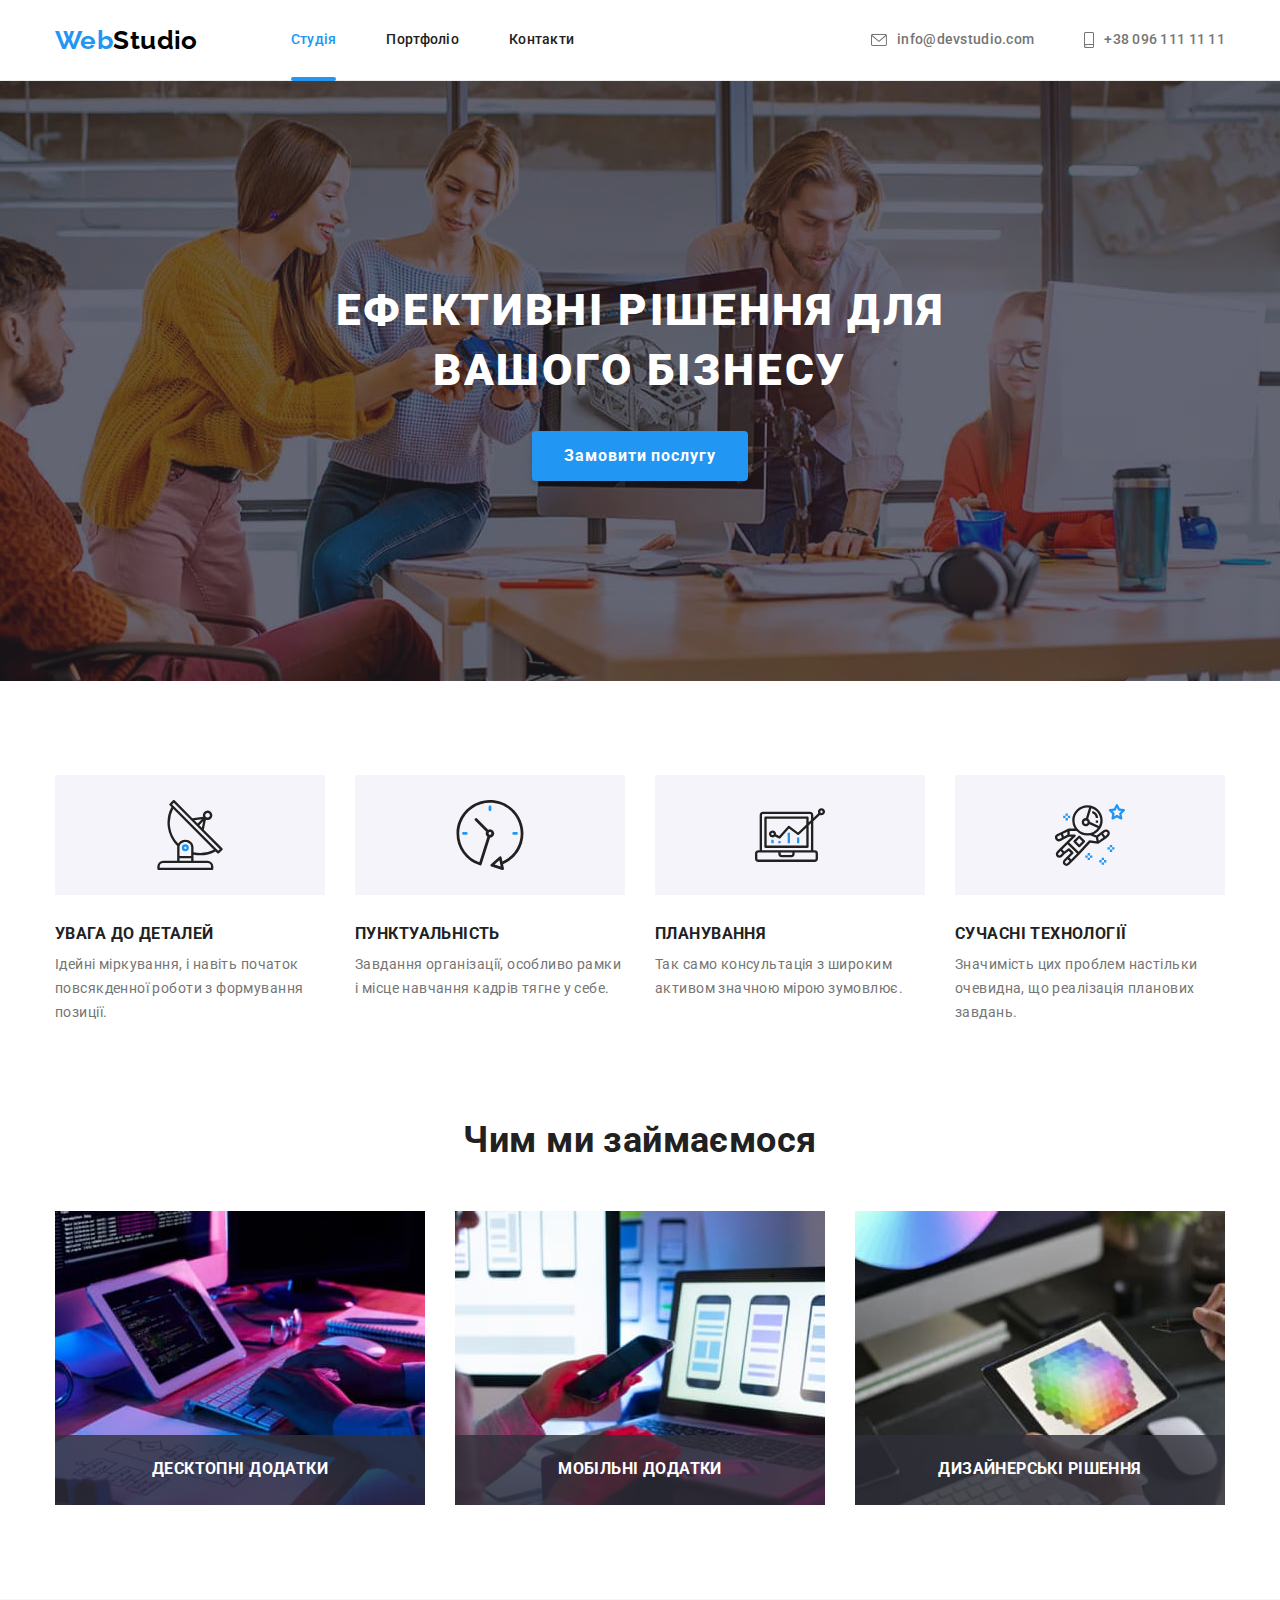
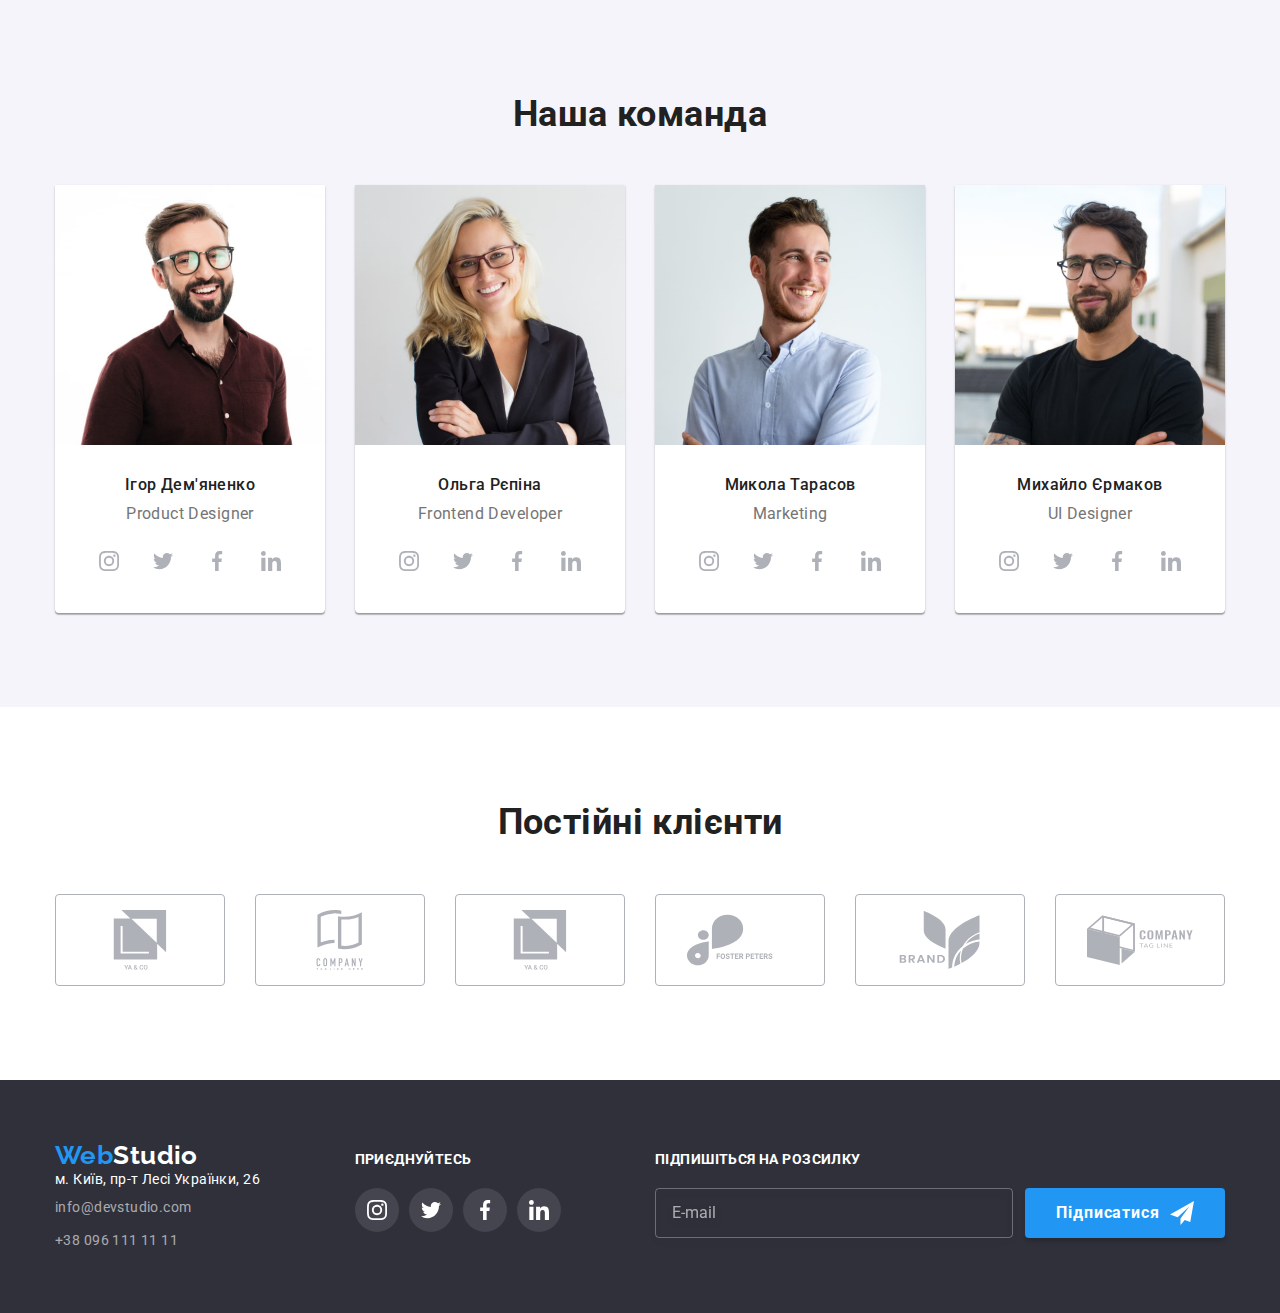
==== index.html @ b3356f31 "править класи згібно методології БЕМ" ====
<!DOCTYPE html>
<html lang="uk">
  <head>
    <meta charset="UTF-8" />
    <meta http-equiv="X-UA-Compatible" content="IE=edge" />
    <meta name="viewport" content="width=device-width, initial-scale=1.0" />
    <title>Студія</title>

    <!-- Fonts -->
    <link rel="preconnect" href="https://fonts.googleapis.com" />
    <link rel="preconnect" href="https://fonts.gstatic.com" crossorigin />
    <link
      href="https://fonts.googleapis.com/css2?family=Raleway:wght@700&family=Roboto:wght@400;500;700;900&display=swap"
      rel="stylesheet"
    />

    <!-- Normalize -->
    <link
      rel="stylesheet"
      href="https://cdnjs.cloudflare.com/ajax/libs/modern-normalize/1.1.0/modern-normalize.min.css"
    />

    <!-- Style -->
    <link rel="stylesheet" href="./css/style.css" />
  </head>
  <body class="body">
    <!-- Header -->

    <header class="header">
      <div class="container header__container">
        <nav class="nav">
          <a class="logo" href="./index.html"><span class="logo__accent">Web</span>Studio</a>
          <ul class="nav__list list">
            <li class="nav__item">
              <a class="nav__link nav__link--current" href="./index.html">Студія</a>
            </li>
            <li class="nav__item">
              <a class="nav__link" href="./portfolio.html">Портфоліо</a>
            </li>
            <li class="nav__item">
              <a class="nav__link" href="#">Контакти</a>
            </li>
          </ul>
        </nav>
        <ul class="contact list">
          <li class="contact__item">
            <a class="contact__link" href="mailto:info@devstudio.com"
              ><svg class="contact__icon" width="16px" height="12px">
                <use href="./images/icons.svg#mail"></use></svg
              >info@devstudio.com</a
            >
          </li>
          <li class="contact__item">
            <a class="contact__link" href="tel:+380961111111"
              ><svg class="contact__icon" width="10px" height="16px">
                <use href="./images/icons.svg#tel"></use></svg
              >+38 096 111 11 11</a
            >
          </li>
        </ul>
      </div>
    </header>
    <main class="main-page">
      <!-- Hero  -->

      <section class="section hero">
        <div class="container">
          <h1 class="hero__title">Ефективні рішення для вашого бізнесу</h1>
          <button class="hero__button" data-modal-open type="button">Замовити послугу</button>
          <div class="backdrop is-hidden" data-modal>
            <div class="modal">
              <button class="modal__close-btn" type="button" data-modal-close>
                <svg class="modal__icon" width="18px" height="18px">
                  <use href="./images/icons.svg#close-black"></use>
                </svg>
              </button>
              <form class="order-form" name="hero-order-form">
                <strong class="order-form__title">Залиште свої дані, ми вам передзвонимо </strong>
                <div class="user-data user-data--margin-bottom">
                  <label class="field field--margin-bottom">
                    <span class="field__name">Імʼя</span>
                    <span class="field__input-wrapper">
                      <input class="field__input" type="text" name="user-name" />
                      <svg class="field__icon" width="18px" height="18px">
                        <use href="./images/icons.svg#person-black"></use>
                      </svg>
                    </span>
                  </label>
                  <label class="field field--margin-bottom">
                    <span class="field__name">Телефон</span>
                    <span class="field__input-wrapper">
                      <input class="field__input" type="tel" name="phone-number" />
                      <svg class="field__icon" width="18px" height="18px">
                        <use href="./images/icons.svg#phone-black"></use>
                      </svg>
                    </span>
                  </label>
                  <label class="field field--margin-bottom">
                    <span class="field__name">Пошта</span>
                    <span class="field__input-wrapper">
                      <input class="field__input" type="email" name="mail-address" />
                      <svg class="field__icon" width="18px" height="18px">
                        <use href="./images/icons.svg#email-black"></use>
                      </svg>
                    </span>
                  </label>
                  <label class="field">
                    <span class="field__name">Коментар</span>
                    <textarea
                      class="field__input field__textarea"
                      placeholder="Введіть текст"
                      name="coments"
                    ></textarea>
                  </label>
                </div>
                <div class="subscription-option subscription-option--margin-bottom">
                  <label class="checkbox-field">
                    <input class="checkbox-field__input" type="checkbox" name="public-offer" />
                    <svg class="checkbox-field__icon" width="16px" height="15px">
                      <use href="./images/icons.svg#icon-check"></use>
                    </svg>
                    <span
                      >Погоджуюся з розсилкою та приймаю
                      <a class="checkbox-field__link" href="">Умови договору</a></span
                    >
                  </label>
                </div>
                <button class="form-button" type="submit">Відправити</button>
              </form>
            </div>
          </div>
        </div>
      </section>

      <!-- Advantage -->
      <section class="section main-page__section--padding-top">
        <div class="container">
          <h2 class="section-title visually-hidden">Наші переваги</h2>
          <ul class="advantages-set list">
            <li class="advantages-set__item">
              <div class="advantages-set__icon-box">
                <svg class="advantages-set__icon" width="70px" height="70px">
                  <use href="./images/icons.svg#antenna"></use>
                </svg>
              </div>
              <h3 class="advantages-set__title">УВАГА ДО ДЕТАЛЕЙ</h3>
              <p class="advantages-set__text">
                Ідейні міркування, і навіть початок повсякденної роботи з формування позиції.
              </p>
            </li>
            <li class="advantages-set__item">
              <div class="advantages-set__icon-box">
                <svg class="advantages-set__icon" width="70px" height="70px">
                  <use href="./images/icons.svg#clock"></use>
                </svg>
              </div>
              <h3 class="advantages-set__title">ПУНКТУАЛЬНІСТЬ</h3>
              <p class="advantages-set__text">
                Завдання організації, особливо рамки і місце навчання кадрів тягне у себе.
              </p>
            </li>
            <li class="advantages-set__item">
              <div class="advantages-set__icon-box">
                <svg class="advantages-set__icon" width="70px" height="70px">
                  <use href="./images/icons.svg#diagram"></use>
                </svg>
              </div>
              <h3 class="advantages-set__title">ПЛАНУВАННЯ</h3>
              <p class="advantages-set__text">
                Так само консультація з широким активом значною мірою зумовлює.
              </p>
            </li>
            <li class="advantages-set__item">
              <div class="advantages-set__icon-box">
                <svg class="advantages-set__icon" width="70px" height="70px">
                  <use href="./images/icons.svg#astronaut"></use>
                </svg>
              </div>
              <h3 class="advantages-set__title">СУЧАСНІ ТЕХНОЛОГІЇ</h3>
              <p class="advantages-set__text">
                Значимість цих проблем настільки очевидна, що реалізація планових завдань.
              </p>
            </li>
          </ul>
        </div>
      </section>

      <!--  Services -->
      <section class="section">
        <div class="container">
          <h2 class="section-title">Чим ми займаємося</h2>
          <ul class="services-list list">
            <li class="services-list__item">
              <div class="services-card">
                <img
                  class="services-card__img"
                  src="./images/what-we-do/hands.jpeg"
                  alt="руки на клавіатурі"
                  width="370"
                  height="294"
                />
                <h3 class="services-card__title">Десктопні додатки</h3>
              </div>
            </li>
            <li class="services-list__item">
              <div class="services-card">
                <img
                  class="services-card__img"
                  src="./images/what-we-do/cellphone.jpeg"
                  alt="мобільний телефон в руці"
                  width="370"
                  height="294"
                />
                <h3 class="services-card__title">Мобільні додатки</h3>
              </div>
            </li>
            <li class="services-list__item">
              <div class="services-card">
                <img
                  class="services-card__img"
                  src="./images/what-we-do/tablet.jpeg"
                  alt="планшет в руці"
                  width="370"
                  height="294"
                />
                <h3 class="services-card__title">Дизайнерські рішення</h3>
              </div>
            </li>
          </ul>
        </div>
      </section>

      <!-- Team -->
      <section class="section section-team">
        <div class="container">
          <h2 class="section-title">Наша команда</h2>
          <ul class="team list">
            <li class="team-item">
              <img
                class="team-img"
                src="./images/team/demyanenko.jpeg"
                alt="фото Ігора Демʼяненка"
                width="270"
                height="260"
              />
              <h3 class="team-title">Ігор Дем'яненко</h3>
              <p class="team-text" lang="en">Product Designer</p>
              <ul class="social-list list">
                <li class="social-item">
                  <a
                    class="social-link"
                    href=""
                    target="_blank"
                    rel="noopener noreferrer"
                    aria-label="instagram"
                    ><svg class="btn-icon" width="20px" height="20px">
                      <use href="./images/icons.svg#instagram"></use></svg
                  ></a>
                </li>
                <li class="social-item">
                  <a
                    class="social-link"
                    href=""
                    target="_blank"
                    rel="noopener noreferrer"
                    aria-label="twitter"
                    ><svg class="btn-icon" width="20px" height="20px">
                      <use href="./images/icons.svg#twitter"></use></svg
                  ></a>
                </li>
                <li class="social-item">
                  <a
                    class="social-link"
                    href=""
                    target="_blank"
                    rel="noopener noreferrer"
                    aria-label="facebook"
                    ><svg class="btn-icon" width="20px" height="20px">
                      <use href="./images/icons.svg#facebook"></use></svg
                  ></a>
                </li>
                <li class="social-item">
                  <a
                    class="social-link"
                    href=""
                    target="_blank"
                    rel="noopener noreferrer"
                    aria-label="linkedin"
                    ><svg class="btn-icon" width="20px" height="20px">
                      <use href="./images/icons.svg#linkedin"></use></svg
                  ></a>
                </li>
              </ul>
            </li>
            <li class="team-item">
              <img
                class="team-img"
                src="./images/team/repina.jpeg"
                alt="фото Ольги Репіної"
                width="270"
                height="260"
              />
              <h3 class="team-title">Ольга Рєпіна</h3>
              <p class="team-text" lang="en">Frontend Developer</p>
              <ul class="social-list list">
                <li class="social-item">
                  <a
                    class="social-link"
                    href=""
                    target="_blank"
                    rel="noopener noreferrer"
                    aria-label="instagram"
                    ><svg class="btn-icon" width="20px" height="20px">
                      <use href="./images/icons.svg#instagram"></use></svg
                  ></a>
                </li>
                <li class="social-item">
                  <a
                    class="social-link"
                    href=""
                    target="_blank"
                    rel="noopener noreferrer"
                    aria-label="twitter"
                    ><svg class="btn-icon" width="20px" height="20px">
                      <use href="./images/icons.svg#twitter"></use></svg
                  ></a>
                </li>
                <li class="social-item">
                  <a
                    class="social-link"
                    href=""
                    target="_blank"
                    rel="noopener noreferrer"
                    aria-label="facebook"
                    ><svg class="btn-icon" width="20px" height="20px">
                      <use href="./images/icons.svg#facebook"></use></svg
                  ></a>
                </li>
                <li class="social-item">
                  <a
                    class="social-link"
                    href=""
                    target="_blank"
                    rel="noopener noreferrer"
                    aria-label="linkedin"
                    ><svg class="btn-icon" width="20px" height="20px">
                      <use href="./images/icons.svg#linkedin"></use></svg
                  ></a>
                </li>
              </ul>
            </li>
            <li class="team-item">
              <img
                class="team-img"
                src="./images/team/tarasov.jpeg"
                alt="фото Миколи Тарасова"
                width="270"
                height="260"
              />
              <h3 class="team-title">Микола Тарасов</h3>
              <p class="team-text" lang="en">Marketing</p>
              <ul class="social-list list">
                <li class="social-item">
                  <a
                    class="social-link"
                    href=""
                    target="_blank"
                    rel="noopener noreferrer"
                    aria-label="instagram"
                    ><svg class="btn-icon" width="20px" height="20px">
                      <use href="./images/icons.svg#instagram"></use></svg
                  ></a>
                </li>
                <li class="social-item">
                  <a
                    class="social-link"
                    href=""
                    target="_blank"
                    rel="noopener noreferrer"
                    aria-label="twitter"
                    ><svg class="btn-icon" width="20px" height="20px">
                      <use href="./images/icons.svg#twitter"></use></svg
                  ></a>
                </li>
                <li class="social-item">
                  <a
                    class="social-link"
                    href=""
                    target="_blank"
                    rel="noopener noreferrer"
                    aria-label="facebook"
                    ><svg class="btn-icon" width="20px" height="20px">
                      <use href="./images/icons.svg#facebook"></use></svg
                  ></a>
                </li>
                <li class="social-item">
                  <a
                    class="social-link"
                    href=""
                    target="_blank"
                    rel="noopener noreferrer"
                    aria-label="linkedin"
                    ><svg class="btn-icon" width="20px" height="20px">
                      <use href="./images/icons.svg#linkedin"></use></svg
                  ></a>
                </li>
              </ul>
            </li>
            <li class="team-item">
              <img
                class="team-img"
                src="./images/team/ermakov.jpeg"
                alt="фото Михайла Єрмакова"
                width="270"
                height="260"
              />
              <h3 class="team-title">Михайло Єрмаков</h3>
              <p class="team-text" lang="en">UI Designer</p>
              <ul class="social-list list">
                <li class="social-item">
                  <a
                    class="social-link"
                    href=""
                    target="_blank"
                    rel="noopener noreferrer"
                    aria-label="instagram"
                    ><svg class="btn-icon" width="20px" height="20px">
                      <use href="./images/icons.svg#instagram"></use></svg
                  ></a>
                </li>
                <li class="social-item">
                  <a
                    class="social-link"
                    href=""
                    target="_blank"
                    rel="noopener noreferrer"
                    aria-label="twitter"
                    ><svg class="btn-icon" width="20px" height="20px">
                      <use href="./images/icons.svg#twitter"></use></svg
                  ></a>
                </li>
                <li class="social-item">
                  <a
                    class="social-link"
                    href=""
                    target="_blank"
                    rel="noopener noreferrer"
                    aria-label="facebook"
                    ><svg class="btn-icon" width="20px" height="20px">
                      <use href="./images/icons.svg#facebook"></use></svg
                  ></a>
                </li>
                <li class="social-item">
                  <a
                    class="social-link"
                    href=""
                    target="_blank"
                    rel="noopener noreferrer"
                    aria-label="linkedin"
                    ><svg class="btn-icon" width="20px" height="20px">
                      <use href="./images/icons.svg#linkedin"></use></svg
                  ></a>
                </li>
              </ul>
            </li>
          </ul>
        </div>
      </section>

      <!-- Постійні клієнти -->
      <section class="section clients-section">
        <div class="container">
          <h2 class="section-title">Постійні клієнти</h2>
          <ul class="clients-list list">
            <li class="clients-item">
              <a
                class="clients-link"
                href=""
                target="_blank"
                rel="noopener noreferrer"
                aria-label="ya-co"
              >
                <svg class="clients-icon" width="106px" height="60px">
                  <use href="./images/icons.svg#ya-co"></use>
                </svg>
              </a>
            </li>
            <li class="clients-item">
              <a
                class="clients-link"
                href=""
                target="_blank"
                rel="noopener noreferrer"
                aria-label="ya-co"
              >
                <svg class="clients-icon" width="106px" height="60px">
                  <use href="./images/icons.svg#company-tagline-here"></use>
                </svg>
              </a>
            </li>
            <li class="clients-item">
              <a
                class="clients-link"
                href=""
                target="_blank"
                rel="noopener noreferrer"
                aria-label="company"
              >
                <svg class="clients-icon" width="106px" height="60px">
                  <use href="./images/icons.svg#ya-co"></use>
                </svg>
              </a>
            </li>
            <li class="clients-item">
              <a
                class="clients-link"
                href=""
                target="_blank"
                rel="noopener noreferrer"
                aria-label="ya-co"
              >
                <svg class="clients-icon" width="106px" height="60px">
                  <use href="./images/icons.svg#foster-peters"></use>
                </svg>
              </a>
            </li>
            <li class="clients-item">
              <a
                class="clients-link"
                href=""
                target="_blank"
                rel="noopener noreferrer"
                aria-label="ya-co"
              >
                <svg class="clients-icon" width="106px" height="60px">
                  <use href="./images/icons.svg#brand"></use>
                </svg>
              </a>
            </li>
            <li class="clients-item">
              <a
                class="clients-link"
                href=""
                target="_blank"
                rel="noopener noreferrer"
                aria-label="ya-co"
              >
                <svg class="clients-icon" width="106px" height="60px">
                  <use href="./images/icons.svg#company-tag-line"></use>
                </svg>
              </a>
            </li>
          </ul>
        </div>
      </section>
    </main>

    <!-- Footer -->
    <footer class="all-footer">
      <div class="container">
        <div class="address-box">
          <a class="logo footer__logo" href="./index.html"
            ><span class="logo__accent">Web</span>Studio</a
          >
          <address class="footer-adress">
            <ul class="footer-contact list">
              <li class="item">
                <a class="physical-address" href="">м. Київ, пр-т Лесі Українки, 26</a>
              </li>
              <li class="item">
                <a class="link" href="mailto:info@devstudio.com">info@devstudio.com</a>
              </li>
              <li class="item">
                <a class="link" href="tel:+380961111111">+38 096 111 11 11</a>
              </li>
            </ul>
          </address>
        </div>
        <div class="footer-social-box">
          <p class="footer-text">приєднуйтесь</p>
          <ul class="social-list list">
            <li class="social-item">
              <a
                class="social-link"
                href=""
                target="_blank"
                rel="noopener noreferrer"
                aria-label="instagram"
                ><svg class="btn-icon" width="20px" height="20px">
                  <use href="./images/icons.svg#instagram"></use></svg
              ></a>
            </li>
            <li class="social-item">
              <a
                class="social-link"
                href=""
                target="_blank"
                rel="noopener noreferrer"
                aria-label="twitter"
                ><svg class="btn-icon" width="20px" height="20px">
                  <use href="./images/icons.svg#twitter"></use></svg
              ></a>
            </li>
            <li class="social-item">
              <a
                class="social-link"
                href=""
                target="_blank"
                rel="noopener noreferrer"
                aria-label="facebook"
                ><svg class="btn-icon" width="20px" height="20px">
                  <use href="./images/icons.svg#facebook"></use></svg
              ></a>
            </li>
            <li class="social-item">
              <a
                class="social-link"
                href=""
                target="_blank"
                rel="noopener noreferrer"
                aria-label="linkedin"
                ><svg class="btn-icon" width="20px" height="20px">
                  <use href="./images/icons.svg#linkedin"></use></svg
              ></a>
            </li>
          </ul>
        </div>
        <div class="footer-subscribe-box">
          <form class="footer-form">
            <label class="footer-form-label">
              <span class="footer-form-text">Підпишіться на розсилку</span>
              <input
                class="footer-form-field"
                type="email"
                name="subscribe-mail"
                placeholder="E-mail"
              />
            </label>
            <button class="footer-form-btn button" type="submit">
              Підписатися
              <svg class="footer-form-icon" width="24px" height="24px">
                <use href="./images/icons.svg#icon-send"></use>
              </svg>
            </button>
          </form>
        </div>
      </div>
    </footer>

    <script src="./js/modal.js"></script>
  </body>
</html>
---- css/style.css ----
/* Глобальні стилі */

:root {
  --primary-text-color: #757575;
  --title-text-color: #212121;
  --accent-color: #2196f3;
  --overlay-bg-color: rgba(33, 150, 243, 0.9);
  --logo-color: #000000;
  --main-bg-color: #ffffff;
  --secondary-bg-color: #f5f4fa;
  --background-footer-color: #2f303a;
  --bg-hero-color: #c4c4c4;
  --bg-overlay: rgba(47, 48, 58, 0.4);
  --icon-bg-color: rgba(255, 255, 255, 0.1);
  --about-bg-color: rgba(47, 48, 58, 0.8);
  --modal-bg-color: rgba(0, 0, 0, 0.2);
  --social-icon-color: #afb1b8;
  --primary-font: Roboto, sans-serif;
}

.body {
  font-family: var(--primary-font);
  font-size: 14px;
  letter-spacing: 0.03em;
  color: var(--primary-text-color);
  background-color: var(--main-bg-color);
}

/* Утиліти */
.visually-hidden {
  position: absolute;
  white-space: nowrap;
  width: 1px;
  height: 1px;
  overflow: hidden;
  border: 0;
  padding: 0;
  clip: rect(0 0 0 0);
  clip-path: inset(50%);
  margin: -1px;
}

.list {
  padding: 0;
  margin: 0;
  list-style: none;
}

.container {
  max-width: 1200px;
  margin-left: auto;
  margin-right: auto;
  padding: 0 15px;
}

/* Section */
.section {
  padding: 94px 0;
}

.main-page__section--padding-top {
  padding-top: 94px;
  padding-bottom: 0;
}

.section-title {
  margin-top: 0;
  margin-bottom: 50px;

  font-size: 36px;
  line-height: 1.17;
  text-align: center;

  color: var(--title-text-color);
}

/* Header */

.header {
  border-bottom: 1px solid #ececec;
}

.header__container {
  display: flex;
  align-items: center;
  justify-content: space-between;
}

/* Site nav */

.nav {
  display: flex;
  align-items: center;
  gap: 93px;
}

.nav__list {
  display: flex;
}

.nav__item:not(:last-child) {
  margin-right: 50px;
}

.nav__link {
  display: inline-block;
  padding-top: 32px;
  padding-bottom: 32px;

  font-weight: 500;
  line-height: 1.14;
  letter-spacing: 0.02em;
  color: var(--title-text-color);
  text-decoration: none;
  transition: color 250ms cubic-bezier(0.4, 0, 0.2, 1);
}

.nav__link:hover,
.nav__link:focus {
  color: var(--accent-color);
}

.nav__link--current {
  position: relative;
  color: var(--accent-color);
}

.nav__link--current::after {
  position: absolute;
  left: 0;
  bottom: -1px;
  display: block;
  content: '';
  background-color: var(--accent-color);
  border-radius: 2px;
  width: 100%;
  height: 4px;
}

/* LOGO */

.logo {
  font-family: Raleway, sans-serif;
  font-weight: 700;
  font-size: 26px;
  line-height: 1.19;
  color: var(--logo-color);
  text-decoration: none;
}

.logo__accent {
  color: var(--accent-color);
}

/* Contact */

.contact {
  display: flex;
}

.contact__item:not(:last-child) {
  margin-right: 50px;
}

.contact__link {
  display: flex;
  gap: 10px;
  align-items: center;
  padding-top: 32px;
  padding-bottom: 32px;

  font-weight: 500;
  line-height: 1.14;
  letter-spacing: 0.02em;
  color: currentColor;
  text-decoration: none;
  transition: color 250ms cubic-bezier(0.4, 0, 0.2, 1);
}

.contact__link:hover,
.contact__link:focus {
  color: var(--accent-color);
}

.contact__icon {
  fill: currentColor;
}

/* Hero */

.hero {
  padding-top: 200px;
  padding-bottom: 200px;

  background-color: var(--bg-hero-color);
  text-align: center;

  max-width: 1600px;
  margin-right: auto;
  margin-left: auto;
  background-image: linear-gradient(to right, var(--bg-overlay), var(--bg-overlay)),
    url(../images/bg/hero-bg.jpeg);
  background-repeat: no-repeat;
  background-position: center;
  background-size: cover;
}

.hero__title {
  margin-top: 0;
  margin-bottom: 30px;
  margin-left: auto;
  margin-right: auto;
  width: 696px;

  font-weight: 900;
  font-size: 44px;
  line-height: 1.36;
  letter-spacing: 0.06em;
  text-transform: uppercase;
  color: var(--main-bg-color);
}

.hero__button {
  padding: 10px 32px;

  font-weight: 700;
  font-size: 16px;
  line-height: 1.88;
  letter-spacing: 0.06em;
  color: var(--main-bg-color);
  background-color: var(--accent-color);

  border: none;
  box-shadow: 0px 4px 4px rgba(0, 0, 0, 0.15);
  border-radius: 4px;
  cursor: pointer;
}

/* backdrop */

.backdrop {
  position: fixed;
  top: 0;
  left: 0;
  width: 100%;
  height: 100%;
  background-color: var(--modal-bg-color);
  opacity: 1;
  visibility: visible;
  z-index: 999;
  transition: opacity 250ms cubic-bezier(0.4, 0, 0.2, 1),
    visibility 250ms cubic-bezier(0.4, 0, 0.2, 1);
}

.backdrop.is-hidden {
  visibility: hidden;
  opacity: 0;
  pointer-events: none;
}

/* modal */

.modal {
  position: absolute;
  top: 50%;
  left: 50%;
  transform: translate(-50%, -50%) scale(1);
  opacity: 1;

  width: 528px;
  padding: 40px;

  background-color: var(--main-bg-color);
  box-shadow: 0px 1px 3px rgba(0, 0, 0, 0.12), 0px 1px 1px rgba(0, 0, 0, 0.14),
    0px 2px 1px rgba(0, 0, 0, 0.2);
  border-radius: 4px;
  transition: transform 250ms cubic-bezier(0.4, 0, 0.2, 1),
    opacity 250ms cubic-bezier(0.4, 0, 0.2, 1);
}

.backdrop.is-hidden .modal {
  transform: translate(-50%, -50%) scale(0.9);
  opacity: 0;
}

.modal__close-btn {
  display: flex;
  align-items: center;
  justify-content: center;
  position: absolute;
  top: 8px;
  right: 8px;
  padding: 0;
  width: 30px;
  height: 30px;
  border: 1px solid rgba(0, 0, 0, 0.1);
  background-color: inherit;
  border-radius: 50%;
  cursor: pointer;
  transition: fill 250ms cubic-bezier(0.4, 0, 0.2, 1);
}

.modal__close-btn:hover,
.modal__close-btn:focus {
  fill: var(--accent-color);
}

/* Hero form */

.order-form__title {
  display: block;
  font-size: 20px;
  line-height: calc(23 / 20);
  text-align: center;
  color: var(--title-text-color);
  margin-top: 0;
  margin-bottom: 12px;
}

/* user data */

.user-data {
  display: block;
  width: 100%;
}

.user-data--margin-bottom {
  margin-bottom: 20px;
}

.field {
  display: block;
  width: 100%;
  text-align: start;
}

.field--margin-bottom {
  margin-bottom: 10px;
}

.field__name {
  display: block;
  margin-bottom: 4px;
  width: 100%;
  font-size: 12px;
  line-height: calc(14 / 12);
  letter-spacing: 0.01em;
}

.field__input-wrapper {
  display: block;
  position: relative;
  width: 100%;
}

.field__icon {
  position: absolute;
  top: 50%;
  left: 12px;
  transform: translate(0, -50%);
  transition: fill 250ms cubic-bezier(0.4, 0, 0.2, 1);
}

.field__input {
  display: block;
  width: 100%;
  min-height: 40px;
  padding-left: 42px;
  border: 1px solid rgba(33, 33, 33, 0.2);
  border-radius: 4px;
  font-size: 12px;
  line-height: calc(14 / 12);
  letter-spacing: 0.01em;
  color: currentColor;
  transition: border-color 250ms cubic-bezier(0.4, 0, 0.2, 1);
}

.field__input:focus + .field__icon {
  fill: var(--accent-color);
}

.field__input:focus {
  border-color: var(--accent-color);
  outline: none;
}

.field__textarea {
  resize: none;
  min-height: 120px;
  padding: 12px 16px;
}

.field__input::placeholder {
  font-size: 12px;
  line-height: calc(14 / 12);
  letter-spacing: 0.01em;
  color: rgba(117, 117, 117, 0.5);
}

/* checkbox */

.subscription-option {
  width: 100%;
}

.subscription-option--margin-bottom {
  margin-bottom: 30px;
}

.checkbox-field {
  position: relative;
  display: flex;
  align-items: center;
  justify-content: center;
  line-height: calc(24 / 14);
}

.checkbox-field__input {
  position: absolute;
  white-space: nowrap;
  width: 1px;
  height: 1px;
  overflow: hidden;
  border: 0;
  padding: 0;
  clip: rect(0 0 0 0);
  clip-path: inset(50%);
  margin: -1px;
}

.checkbox-field__icon {
  margin-right: 10px;
  fill: transparent;
  border: 2px solid var(--title-text-color);
  border-radius: 4px;
  transition: fill 250ms cubic-bezier(0.4, 0, 0.2, 1),
    background-color 250ms cubic-bezier(0.4, 0, 0.2, 1), border 250ms cubic-bezier(0.4, 0, 0.2, 1);
}

.checkbox-field__input:checked + .checkbox-field__icon {
  border: 2px solid transparent;
  fill: var(--main-bg-color);
  background-color: var(--accent-color);
}

.checkbox-field__input:focus + .checkbox-field__icon {
  border: 2px solid var(--accent-color);
}

.checkbox-field__link {
  color: var(--accent-color);
}

/* Advantage */

.advantages-set {
  display: flex;
  gap: 30px;
}

.advantages-set__item {
  flex-basis: 270px;
}

.advantages-set__icon-box {
  display: flex;
  align-items: center;
  justify-content: center;
  min-height: 120px;
  margin-bottom: 30px;

  background-color: var(--secondary-bg-color);
}

.advantages-set__title {
  margin-top: 0;
  margin-bottom: 10px;
  line-height: 1.14;
  text-transform: uppercase;
  color: var(--title-text-color);
}

.advantages-set__text {
  margin-top: 0;
  margin-bottom: 0;

  line-height: 1.71;
}

/*  Services */

.services-list {
  display: flex;
  justify-content: space-between;
}

.services-card {
  position: relative;
}

.services-card__img {
  display: block;
}

.services-card__title {
  position: absolute;
  left: 0;
  bottom: 0;
  width: 100%;
  margin: 0;
  padding: 27px 0;
  min-height: 70px;
  line-height: calc(14 / 16);
  text-align: center;
  text-transform: uppercase;
  color: var(--main-bg-color);
  background: var(--about-bg-color);
}

/* Team */

.section-team {
  background-color: var(--secondary-bg-color);
  max-width: 1600px;
  margin-right: auto;
  margin-left: auto;
}

.team.list {
  display: flex;
  justify-content: space-between;
}

.team-item {
  text-align: center;
  width: 270px;
  background: var(--main-bg-color);

  box-shadow: 0px 1px 3px rgba(0, 0, 0, 0.12), 0px 1px 1px rgba(0, 0, 0, 0.14),
    0px 2px 1px rgba(0, 0, 0, 0.2);
  border-radius: 0px 0px 4px 4px;
}

.team-img {
  display: block;

  margin-top: 0;
  margin-bottom: 0;
}

.team-title {
  margin-top: 0;
  margin-bottom: 10px;
  padding-top: 30px;

  font-weight: 500;
  font-size: 16px;
  line-height: 1.19;
  color: var(--title-text-color);
}

.team-text {
  margin-top: 0;
  margin-bottom: 0;
  padding-bottom: 16px;

  font-size: 16px;
  line-height: 1.19;
}

.team .social-list {
  display: flex;
  gap: 10px;
  margin-bottom: 30px;
  justify-content: center;
}

.social-link {
  display: flex;
  align-items: center;
  justify-content: center;
  min-width: 44px;
  min-height: 44px;
  border-radius: 50%;
  text-decoration: none;
  fill: var(--social-icon-color);
  transition: fill 250ms cubic-bezier(0.4, 0, 0.2, 1),
    background-color 250ms cubic-bezier(0.4, 0, 0.2, 1);
}

.social-link:hover,
.social-link:focus {
  fill: var(--main-bg-color);
  background-color: var(--accent-color);
}

/* Our clients */

.clients-list {
  display: flex;
  gap: 30px;
  justify-content: center;
}

.clients-link {
  display: flex;
  min-width: 170px;
  min-height: 92px;
  justify-content: center;
  align-items: center;
  text-decoration: none;
  fill: var(--social-icon-color);
  border: 1px solid var(--social-icon-color);
  border-radius: 4px;
  transition: fill 250ms cubic-bezier(0.4, 0, 0.2, 1), border 250ms cubic-bezier(0.4, 0, 0.2, 1);
}

.clients-link:hover,
.clients-link:focus {
  fill: var(--accent-color);
  border: 1px solid var(--accent-color);
}

/* Button */
.button {
  display: inline-block;
  border-radius: 4px;
  border: 1px solid transparent;
  padding: 6px 22px;
  min-width: 73px;

  font-family: inherit;
  font-weight: 500;
  font-size: 16px;
  line-height: 1.62;
  color: var(--title-text-color);
  background-color: var(--secondary-bg-color);
  box-shadow: 0px 1px 1px transparent, 0px 4px 4px transparent, 1px 4px 6px transparent;
  cursor: pointer;

  transition: color 250ms cubic-bezier(0.4, 0, 0.2, 1),
    background-color 250ms cubic-bezier(0.4, 0, 0.2, 1),
    box-shadow 250ms cubic-bezier(0.4, 0, 0.2, 1);
}

.button.secondary {
  color: var(--title-text-color);
  background-color: var(--secondary-bg-color);
}

.button.current {
  background-color: var(--accent-color);
  color: var(--main-bg-color);
}

.hero .button.primary {
  font-weight: 700;
  font-size: 16px;
  line-height: 1.88;
  letter-spacing: 0.06em;
}

.form-button {
  font-family: inherit;
  font-weight: 700;
  font-size: 16px;
  line-height: calc(30 / 16);
  text-align: center;
  letter-spacing: 0.06em;
  color: var(--main-bg-color);
  background: var(--accent-color);
  box-shadow: 0px 4px 4px transparent;
  border: transparent;
  border-radius: 4px;
  min-width: 200px;
  min-height: 50px;
  cursor: pointer;
  transition: box-shadow 250ms cubic-bezier(0.4, 0, 0.2, 1);
}

.form-button:hover,
.form-button:focus {
  box-shadow: 0px 4px 4px rgba(0, 0, 0, 0.15);
}

/* Footer */

.all-footer {
  padding-top: 60px;
  padding-bottom: 60px;
  background-color: var(--background-footer-color);
}

.all-footer > .container {
  display: flex;
  align-items: baseline;
  justify-content: space-between;
}

.footer__logo {
  color: var(--main-bg-color);
}

.footer-adress {
  font-style: inherit;
}

.footer-contact .item:not(:last-child) {
  margin-bottom: 9px;
}

.footer-contact .physical-address {
  color: var(--main-bg-color);
  text-decoration: none;
}

.footer-contact .link {
  line-height: 1.71;
  color: rgba(255, 255, 255, 0.6);
  text-decoration: none;
  transition: color 250ms cubic-bezier(0.4, 0, 0.2, 1);
}

.footer-contact .link:hover,
.footer-contact .link:focus {
  color: var(--accent-color);
}

.footer-text {
  margin-top: 0;
  margin-bottom: 20px;
  font-style: normal;
  font-weight: 700;
  line-height: 1.14;
  text-transform: uppercase;
  color: var(--main-bg-color);
}

.footer-social-box .social-list {
  display: flex;
  gap: 10px;
}
.footer-social-box .social-link {
  fill: var(--main-bg-color);
  background-color: var(--icon-bg-color);
}

.footer-social-box .social-link:hover,
.footer-social-box .social-link:focus {
  background-color: var(--accent-color);
}

.footer-form {
  display: flex;
  gap: 12px;
  align-items: flex-end;
  justify-content: center;
}

.footer-form-text {
  display: block;
  margin-top: 0;
  margin-bottom: 20px;
  font-style: normal;
  font-weight: 700;
  line-height: 1.14;
  text-transform: uppercase;
  color: var(--main-bg-color);
}

.footer-form-field {
  padding-left: 16px;
  min-width: 358px;
  min-height: 50px;
  background-color: transparent;
  border: 1px solid rgba(255, 255, 255, 0.3);
  filter: drop-shadow(0px 4px 4px rgba(0, 0, 0, 0.15));
  border-radius: 4px;
  color: var(--main-bg-color);
  transition: border-color 250ms cubic-bezier(0.4, 0, 0.2, 1);
}

.footer-form-field::placeholder {
  font-size: 16px;
  line-height: calc(20 / 16);
  color: rgba(255, 255, 255, 0.6);
}

.footer-form-field:focus {
  border-color: var(--accent-color);
  outline: none;
}

.footer-form-btn {
  display: flex;
  gap: 10px;
  align-items: center;
  justify-content: center;
  background: var(--accent-color);
  box-shadow: 0px 4px 4px rgba(0, 0, 0, 0.15);
  border-radius: 4px;
  font-weight: 700;
  font-size: 16px;
  line-height: calc(30 / 16);
  letter-spacing: 0.06em;
  color: var(--main-bg-color);
  min-height: 50px;
  min-width: 200px;
  margin: 0;
  padding: 0;
}

.footer-form-icon {
  fill: var(--main-bg-color);
}

/* Portfolio page */

/* Portfolio nav */

.portfolio-btn .button:hover,
.portfolio-btn .button:focus {
  color: var(--main-bg-color);
  background-color: var(--accent-color);
  box-shadow: 0px 1px 1px rgba(0, 0, 0, 0.12), 0px 4px 4px rgba(0, 0, 0, 0.06),
    1px 4px 6px rgba(0, 0, 0, 0.16);
}

/* Portfolio list*/

.portfolio-btn {
  display: flex;

  margin-bottom: 50px;
  justify-content: center;
}

.portfolio-btn .item:not(:last-child) {
  margin-right: 8px;
}

.portfolio.list {
  display: flex;
  flex-wrap: wrap;
  gap: 30px;
}

.portfolio-link {
  display: inline-block;

  color: currentColor;
  text-decoration: none;
  box-shadow: 0px 1px 1px transparent, 0px 4px 4px transparent, 1px 4px 6px transparent;

  transition: box-shadow 250ms cubic-bezier(0.4, 0, 0.2, 1);
}

.portfolio-link:hover,
.portfolio-link:focus {
  box-shadow: 0px 1px 1px rgba(0, 0, 0, 0.12), 0px 4px 4px rgba(0, 0, 0, 0.06),
    1px 4px 6px rgba(0, 0, 0, 0.16);
}

.portfolio-img {
  display: block;
}

.overlay-box {
  position: relative;
  overflow: hidden;
}

.overlay-text {
  position: absolute;
  top: 0;
  left: 0;

  margin: 0;
  padding: 63px 24px;
  font-weight: 400;
  font-size: 18px;
  line-height: calc(28 / 18);
  color: var(--main-bg-color);
  background-color: var(--overlay-bg-color);

  transform: translateY(100%);
  transition: transform 250ms cubic-bezier(0.4, 0, 0.2, 1);
}

.portfolio-link:hover .overlay-text,
.portfolio-link:hover .overlay-text {
  transform: translateY(0);
}

.portfolio-title {
  margin-top: 0;
  margin-bottom: 4px;

  font-size: 18px;
  line-height: 2;
  letter-spacing: 0.06em;
  color: var(--title-text-color);
}

.portfolio-text {
  margin-top: 0;
  margin-bottom: 0;

  font-size: 16px;
  line-height: 1.88;
}

.portfolio .box {
  padding: 20px 24px;

  border-right: 1px solid #eeeeee;
  border-bottom: 1px solid #eeeeee;
  border-left: 1px solid #eeeeee;
}
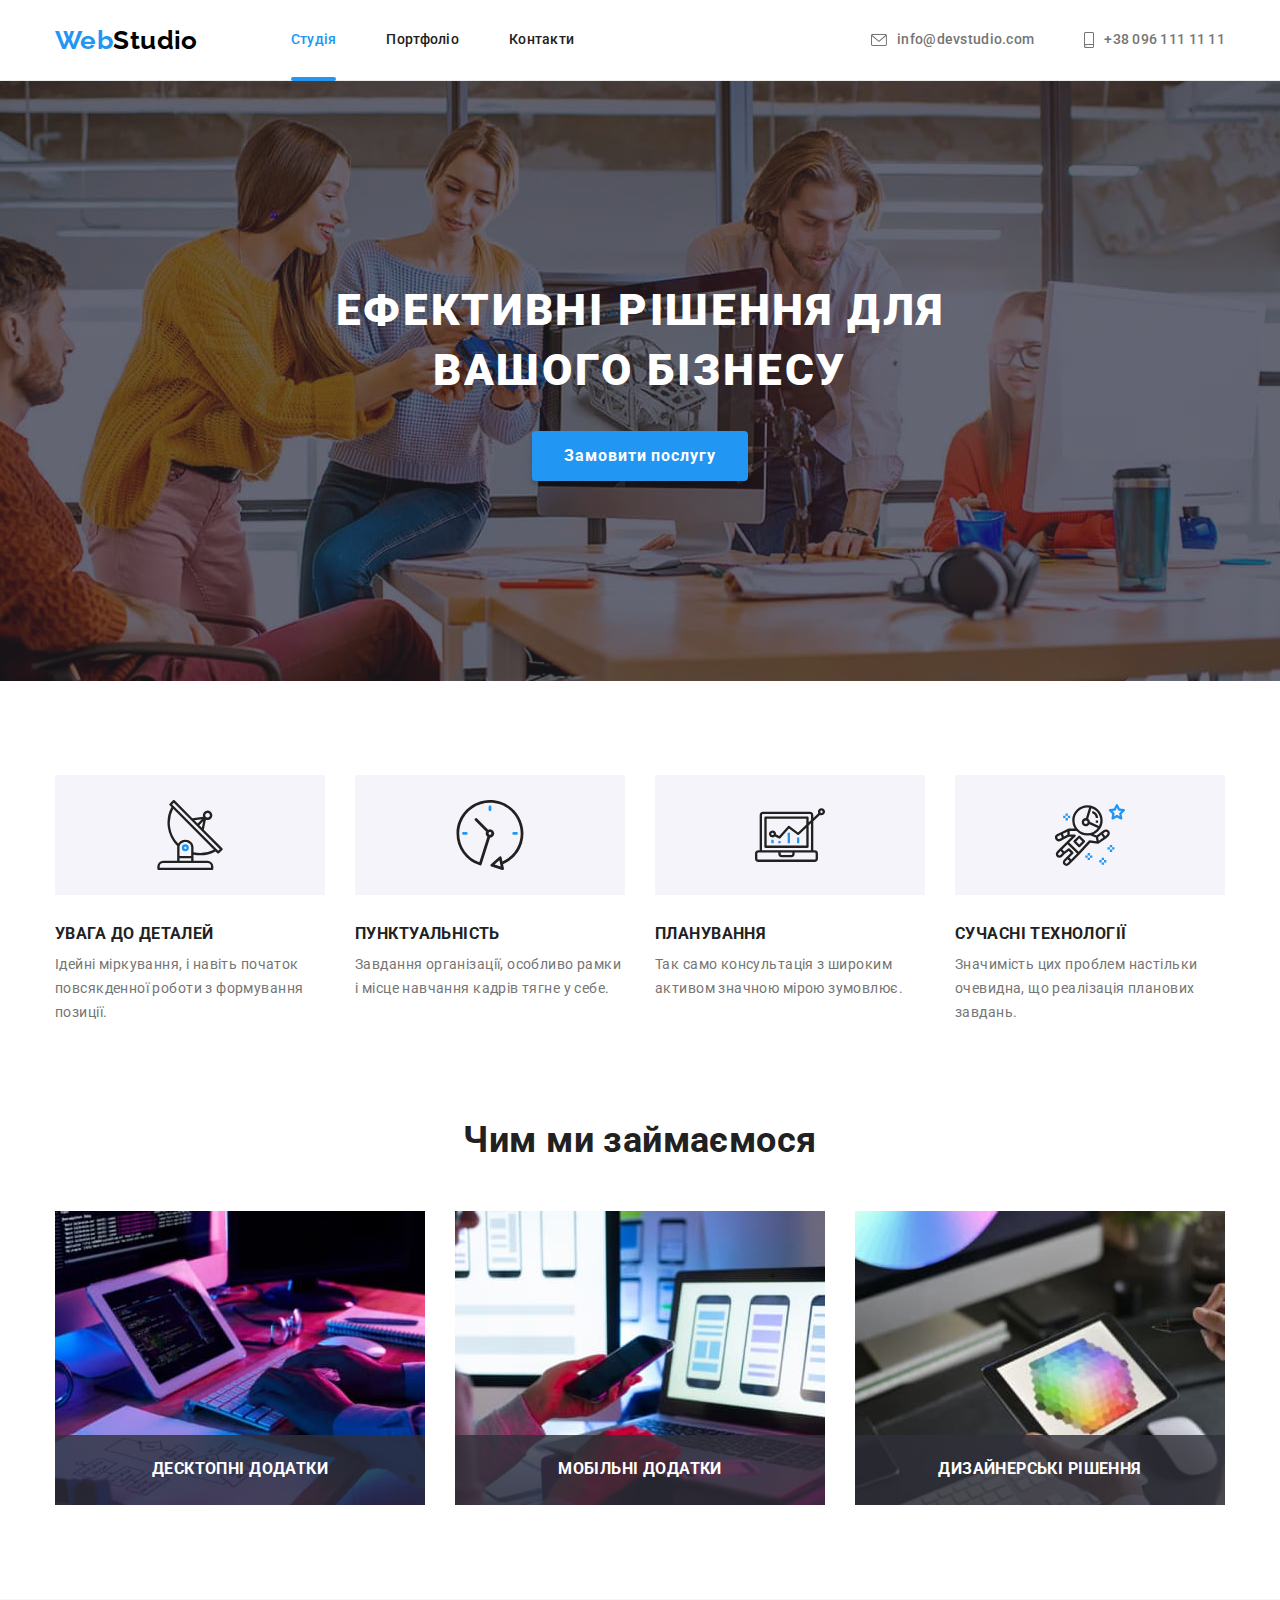
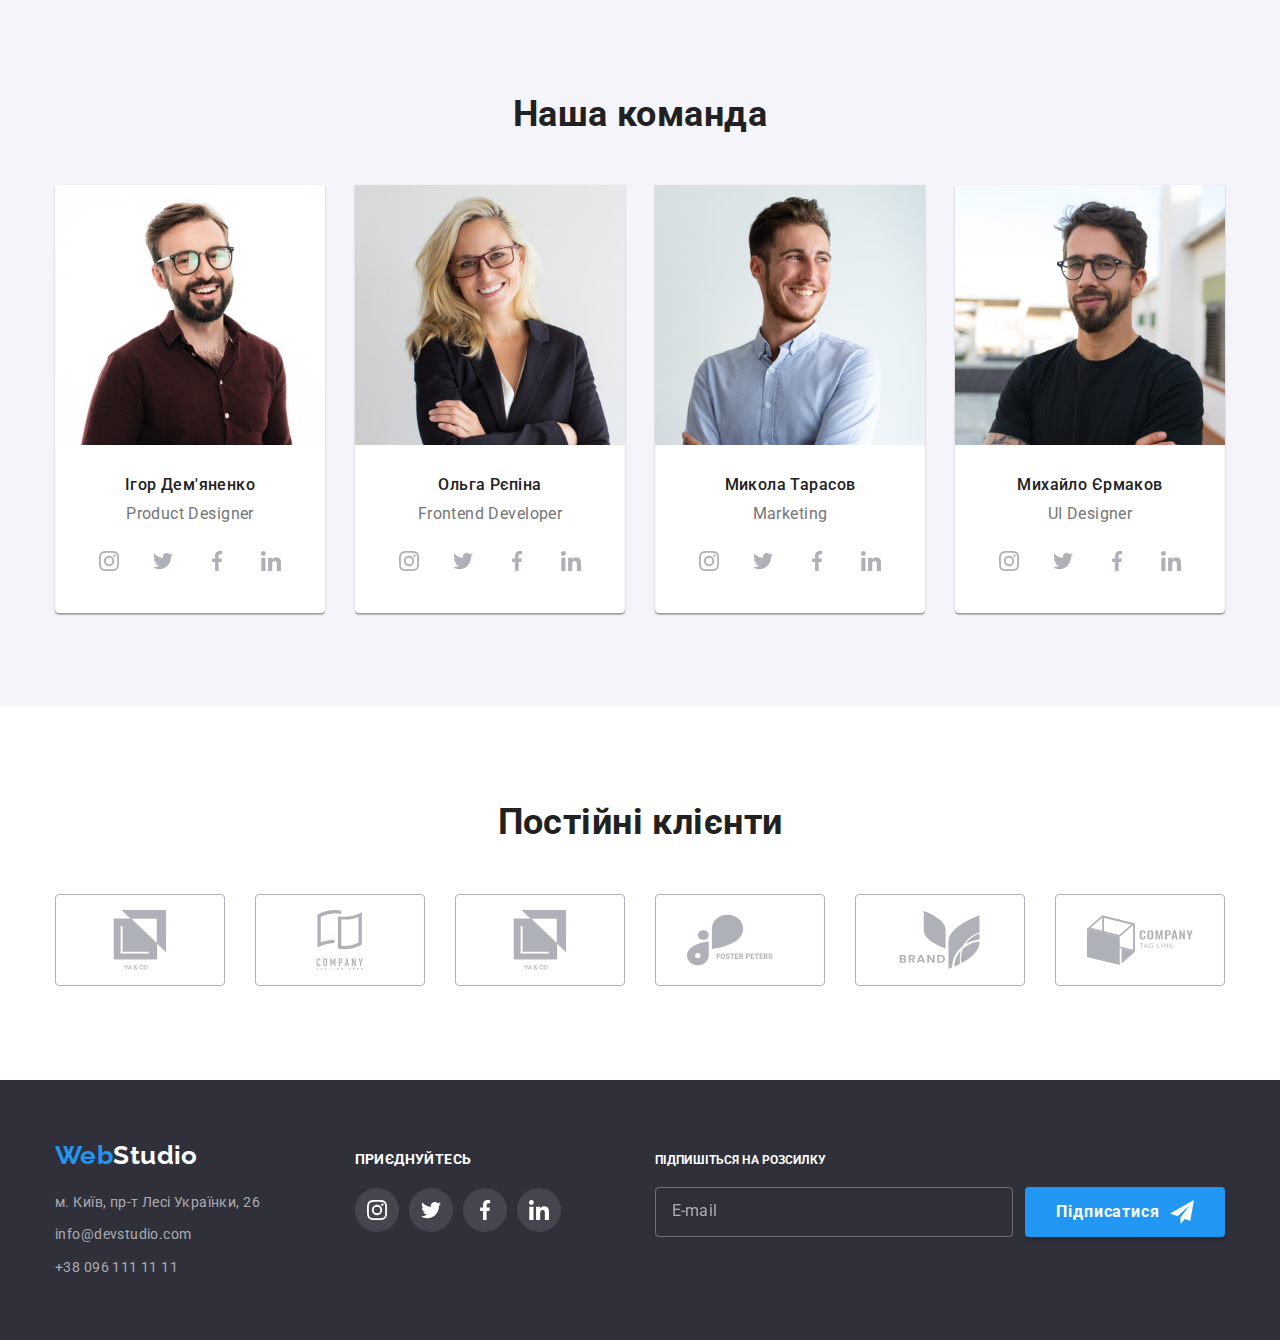
==== commit 18a29592: "править назви класів по методології БЕМ" ====
--- a/index.html
+++ b/index.html
@@ -29,7 +29,7 @@
     <header class="header">
       <div class="container header__container">
         <nav class="nav">
-          <a class="logo" href="./index.html"><span class="logo__accent">Web</span>Studio</a>
+          <a class="logo" href="./index.html"><span class="logo--accent">Web</span>Studio</a>
           <ul class="nav__list list">
             <li class="nav__item">
               <a class="nav__link nav__link--current" href="./index.html">Студія</a>
@@ -125,7 +125,7 @@
                     >
                   </label>
                 </div>
-                <button class="form-button" type="submit">Відправити</button>
+                <button class="order-form__button" type="submit">Відправити</button>
               </form>
             </div>
           </div>
@@ -231,233 +231,233 @@
       </section>
 
       <!-- Team -->
-      <section class="section section-team">
+      <section class="section section--secondary-bg-color">
         <div class="container">
           <h2 class="section-title">Наша команда</h2>
-          <ul class="team list">
-            <li class="team-item">
+          <ul class="team-card-set list">
+            <li class="employee-card">
               <img
-                class="team-img"
+                class="employee-card__img"
                 src="./images/team/demyanenko.jpeg"
                 alt="фото Ігора Демʼяненка"
                 width="270"
                 height="260"
               />
-              <h3 class="team-title">Ігор Дем'яненко</h3>
-              <p class="team-text" lang="en">Product Designer</p>
-              <ul class="social-list list">
-                <li class="social-item">
-                  <a
-                    class="social-link"
+              <h3 class="employee-card__title">Ігор Дем'яненко</h3>
+              <p class="employee-card__position" lang="en">Product Designer</p>
+              <ul class="social-networks social-networks--margin-bottom list">
+                <li class="social-networks__item">
+                  <a
+                    class="social-networks__link"
                     href=""
                     target="_blank"
                     rel="noopener noreferrer"
                     aria-label="instagram"
-                    ><svg class="btn-icon" width="20px" height="20px">
+                    ><svg class="social-networks__icon" width="20px" height="20px">
                       <use href="./images/icons.svg#instagram"></use></svg
                   ></a>
                 </li>
-                <li class="social-item">
-                  <a
-                    class="social-link"
+                <li class="social-networks__item">
+                  <a
+                    class="social-networks__link"
                     href=""
                     target="_blank"
                     rel="noopener noreferrer"
                     aria-label="twitter"
-                    ><svg class="btn-icon" width="20px" height="20px">
+                    ><svg class="social-networks__icon" width="20px" height="20px">
                       <use href="./images/icons.svg#twitter"></use></svg
                   ></a>
                 </li>
-                <li class="social-item">
-                  <a
-                    class="social-link"
+                <li class="social-networks__item">
+                  <a
+                    class="social-networks__link"
                     href=""
                     target="_blank"
                     rel="noopener noreferrer"
                     aria-label="facebook"
-                    ><svg class="btn-icon" width="20px" height="20px">
+                    ><svg class="social-networks__icon" width="20px" height="20px">
                       <use href="./images/icons.svg#facebook"></use></svg
                   ></a>
                 </li>
-                <li class="social-item">
-                  <a
-                    class="social-link"
+                <li class="social-networks__item">
+                  <a
+                    class="social-networks__link"
                     href=""
                     target="_blank"
                     rel="noopener noreferrer"
                     aria-label="linkedin"
-                    ><svg class="btn-icon" width="20px" height="20px">
+                    ><svg class="social-networks__icon" width="20px" height="20px">
                       <use href="./images/icons.svg#linkedin"></use></svg
                   ></a>
                 </li>
               </ul>
             </li>
-            <li class="team-item">
+            <li class="employee-card">
               <img
-                class="team-img"
+                class="employee-card__img"
                 src="./images/team/repina.jpeg"
                 alt="фото Ольги Репіної"
                 width="270"
                 height="260"
               />
-              <h3 class="team-title">Ольга Рєпіна</h3>
-              <p class="team-text" lang="en">Frontend Developer</p>
-              <ul class="social-list list">
-                <li class="social-item">
-                  <a
-                    class="social-link"
+              <h3 class="employee-card__title">Ольга Рєпіна</h3>
+              <p class="employee-card__position" lang="en">Frontend Developer</p>
+              <ul class="social-networks social-networks--margin-bottom list">
+                <li class="social-networks__item">
+                  <a
+                    class="social-networks__link"
                     href=""
                     target="_blank"
                     rel="noopener noreferrer"
                     aria-label="instagram"
-                    ><svg class="btn-icon" width="20px" height="20px">
+                    ><svg class="social-networks__icon" width="20px" height="20px">
                       <use href="./images/icons.svg#instagram"></use></svg
                   ></a>
                 </li>
-                <li class="social-item">
-                  <a
-                    class="social-link"
+                <li class="social-networks__item">
+                  <a
+                    class="social-networks__link"
                     href=""
                     target="_blank"
                     rel="noopener noreferrer"
                     aria-label="twitter"
-                    ><svg class="btn-icon" width="20px" height="20px">
+                    ><svg class="social-networks__icon" width="20px" height="20px">
                       <use href="./images/icons.svg#twitter"></use></svg
                   ></a>
                 </li>
-                <li class="social-item">
-                  <a
-                    class="social-link"
+                <li class="social-networks__item">
+                  <a
+                    class="social-networks__link"
                     href=""
                     target="_blank"
                     rel="noopener noreferrer"
                     aria-label="facebook"
-                    ><svg class="btn-icon" width="20px" height="20px">
+                    ><svg class="social-networks__icon" width="20px" height="20px">
                       <use href="./images/icons.svg#facebook"></use></svg
                   ></a>
                 </li>
-                <li class="social-item">
-                  <a
-                    class="social-link"
+                <li class="social-networks__item">
+                  <a
+                    class="social-networks__link"
                     href=""
                     target="_blank"
                     rel="noopener noreferrer"
                     aria-label="linkedin"
-                    ><svg class="btn-icon" width="20px" height="20px">
+                    ><svg class="social-networks__icon" width="20px" height="20px">
                       <use href="./images/icons.svg#linkedin"></use></svg
                   ></a>
                 </li>
               </ul>
             </li>
-            <li class="team-item">
+            <li class="employee-card">
               <img
-                class="team-img"
+                class="employee-card__img"
                 src="./images/team/tarasov.jpeg"
                 alt="фото Миколи Тарасова"
                 width="270"
                 height="260"
               />
-              <h3 class="team-title">Микола Тарасов</h3>
-              <p class="team-text" lang="en">Marketing</p>
-              <ul class="social-list list">
-                <li class="social-item">
-                  <a
-                    class="social-link"
+              <h3 class="employee-card__title">Микола Тарасов</h3>
+              <p class="employee-card__position" lang="en">Marketing</p>
+              <ul class="social-networks social-networks--margin-bottom list">
+                <li class="social-networks__item">
+                  <a
+                    class="social-networks__link"
                     href=""
                     target="_blank"
                     rel="noopener noreferrer"
                     aria-label="instagram"
-                    ><svg class="btn-icon" width="20px" height="20px">
+                    ><svg class="social-networks__icon" width="20px" height="20px">
                       <use href="./images/icons.svg#instagram"></use></svg
                   ></a>
                 </li>
-                <li class="social-item">
-                  <a
-                    class="social-link"
+                <li class="social-networks__item">
+                  <a
+                    class="social-networks__link"
                     href=""
                     target="_blank"
                     rel="noopener noreferrer"
                     aria-label="twitter"
-                    ><svg class="btn-icon" width="20px" height="20px">
+                    ><svg class="social-networks__icon" width="20px" height="20px">
                       <use href="./images/icons.svg#twitter"></use></svg
                   ></a>
                 </li>
-                <li class="social-item">
-                  <a
-                    class="social-link"
+                <li class="social-networks__item">
+                  <a
+                    class="social-networks__link"
                     href=""
                     target="_blank"
                     rel="noopener noreferrer"
                     aria-label="facebook"
-                    ><svg class="btn-icon" width="20px" height="20px">
+                    ><svg class="social-networks__icon" width="20px" height="20px">
                       <use href="./images/icons.svg#facebook"></use></svg
                   ></a>
                 </li>
-                <li class="social-item">
-                  <a
-                    class="social-link"
+                <li class="social-networks__item">
+                  <a
+                    class="social-networks__link"
                     href=""
                     target="_blank"
                     rel="noopener noreferrer"
                     aria-label="linkedin"
-                    ><svg class="btn-icon" width="20px" height="20px">
+                    ><svg class="social-networks__icon" width="20px" height="20px">
                       <use href="./images/icons.svg#linkedin"></use></svg
                   ></a>
                 </li>
               </ul>
             </li>
-            <li class="team-item">
+            <li class="employee-card">
               <img
-                class="team-img"
+                class="employee-card__img"
                 src="./images/team/ermakov.jpeg"
                 alt="фото Михайла Єрмакова"
                 width="270"
                 height="260"
               />
-              <h3 class="team-title">Михайло Єрмаков</h3>
-              <p class="team-text" lang="en">UI Designer</p>
-              <ul class="social-list list">
-                <li class="social-item">
-                  <a
-                    class="social-link"
+              <h3 class="employee-card__title">Михайло Єрмаков</h3>
+              <p class="employee-card__position" lang="en">UI Designer</p>
+              <ul class="social-networks social-networks--margin-bottom list">
+                <li class="social-networks__item">
+                  <a
+                    class="social-networks__link"
                     href=""
                     target="_blank"
                     rel="noopener noreferrer"
                     aria-label="instagram"
-                    ><svg class="btn-icon" width="20px" height="20px">
+                    ><svg class="social-networks__icon" width="20px" height="20px">
                       <use href="./images/icons.svg#instagram"></use></svg
                   ></a>
                 </li>
-                <li class="social-item">
-                  <a
-                    class="social-link"
+                <li class="social-networks__item">
+                  <a
+                    class="social-networks__link"
                     href=""
                     target="_blank"
                     rel="noopener noreferrer"
                     aria-label="twitter"
-                    ><svg class="btn-icon" width="20px" height="20px">
+                    ><svg class="social-networks__icon" width="20px" height="20px">
                       <use href="./images/icons.svg#twitter"></use></svg
                   ></a>
                 </li>
-                <li class="social-item">
-                  <a
-                    class="social-link"
+                <li class="social-networks__item">
+                  <a
+                    class="social-networks__link"
                     href=""
                     target="_blank"
                     rel="noopener noreferrer"
                     aria-label="facebook"
-                    ><svg class="btn-icon" width="20px" height="20px">
+                    ><svg class="social-networks__icon" width="20px" height="20px">
                       <use href="./images/icons.svg#facebook"></use></svg
                   ></a>
                 </li>
-                <li class="social-item">
-                  <a
-                    class="social-link"
+                <li class="social-networks__item">
+                  <a
+                    class="social-networks__link"
                     href=""
                     target="_blank"
                     rel="noopener noreferrer"
                     aria-label="linkedin"
-                    ><svg class="btn-icon" width="20px" height="20px">
+                    ><svg class="social-networks__icon" width="20px" height="20px">
                       <use href="./images/icons.svg#linkedin"></use></svg
                   ></a>
                 </li>
@@ -467,85 +467,85 @@
         </div>
       </section>
 
-      <!-- Постійні клієнти -->
-      <section class="section clients-section">
+      <!-- Our clients -->
+      <section class="section">
         <div class="container">
           <h2 class="section-title">Постійні клієнти</h2>
-          <ul class="clients-list list">
-            <li class="clients-item">
-              <a
-                class="clients-link"
+          <ul class="clients list">
+            <li class="clients__item">
+              <a
+                class="clients__link"
                 href=""
                 target="_blank"
                 rel="noopener noreferrer"
                 aria-label="ya-co"
               >
-                <svg class="clients-icon" width="106px" height="60px">
+                <svg class="clients__icon" width="106px" height="60px">
                   <use href="./images/icons.svg#ya-co"></use>
                 </svg>
               </a>
             </li>
-            <li class="clients-item">
-              <a
-                class="clients-link"
+            <li class="clients__item">
+              <a
+                class="clients__link"
                 href=""
                 target="_blank"
                 rel="noopener noreferrer"
                 aria-label="ya-co"
               >
-                <svg class="clients-icon" width="106px" height="60px">
+                <svg class="clients__icon" width="106px" height="60px">
                   <use href="./images/icons.svg#company-tagline-here"></use>
                 </svg>
               </a>
             </li>
-            <li class="clients-item">
-              <a
-                class="clients-link"
+            <li class="clients__item">
+              <a
+                class="clients__link"
                 href=""
                 target="_blank"
                 rel="noopener noreferrer"
                 aria-label="company"
               >
-                <svg class="clients-icon" width="106px" height="60px">
+                <svg class="clients__icon" width="106px" height="60px">
                   <use href="./images/icons.svg#ya-co"></use>
                 </svg>
               </a>
             </li>
-            <li class="clients-item">
-              <a
-                class="clients-link"
+            <li class="clients__item">
+              <a
+                class="clients__link"
                 href=""
                 target="_blank"
                 rel="noopener noreferrer"
                 aria-label="ya-co"
               >
-                <svg class="clients-icon" width="106px" height="60px">
+                <svg class="clients__icon" width="106px" height="60px">
                   <use href="./images/icons.svg#foster-peters"></use>
                 </svg>
               </a>
             </li>
-            <li class="clients-item">
-              <a
-                class="clients-link"
+            <li class="clients__item">
+              <a
+                class="clients__link"
                 href=""
                 target="_blank"
                 rel="noopener noreferrer"
                 aria-label="ya-co"
               >
-                <svg class="clients-icon" width="106px" height="60px">
+                <svg class="clients__icon" width="106px" height="60px">
                   <use href="./images/icons.svg#brand"></use>
                 </svg>
               </a>
             </li>
-            <li class="clients-item">
-              <a
-                class="clients-link"
+            <li class="clients__item">
+              <a
+                class="clients__link"
                 href=""
                 target="_blank"
                 rel="noopener noreferrer"
                 aria-label="ya-co"
               >
-                <svg class="clients-icon" width="106px" height="60px">
+                <svg class="clients__icon" width="106px" height="60px">
                   <use href="./images/icons.svg#company-tag-line"></use>
                 </svg>
               </a>
@@ -556,89 +556,89 @@
     </main>
 
     <!-- Footer -->
-    <footer class="all-footer">
-      <div class="container">
-        <div class="address-box">
+    <footer class="footer">
+      <div class="container footer__container">
+        <div class="footer__address-box">
           <a class="logo footer__logo" href="./index.html"
-            ><span class="logo__accent">Web</span>Studio</a
+            ><span class="logo--accent">Web</span>Studio</a
           >
-          <address class="footer-adress">
-            <ul class="footer-contact list">
-              <li class="item">
-                <a class="physical-address" href="">м. Київ, пр-т Лесі Українки, 26</a>
+          <address class="adress">
+            <ul class="adress__list list">
+              <li class="adress__item">
+                <a class="adress__link" href="">м. Київ, пр-т Лесі Українки, 26</a>
               </li>
-              <li class="item">
-                <a class="link" href="mailto:info@devstudio.com">info@devstudio.com</a>
+              <li class="adress__item">
+                <a class="adress__link" href="mailto:info@devstudio.com">info@devstudio.com</a>
               </li>
-              <li class="item">
-                <a class="link" href="tel:+380961111111">+38 096 111 11 11</a>
+              <li class="adress__item">
+                <a class="adress__link" href="tel:+380961111111">+38 096 111 11 11</a>
               </li>
             </ul>
           </address>
         </div>
-        <div class="footer-social-box">
+        <div class="footer__social-box">
           <p class="footer-text">приєднуйтесь</p>
-          <ul class="social-list list">
-            <li class="social-item">
-              <a
-                class="social-link"
+          <ul class="social-networks list">
+            <li class="social-networks__item">
+              <a
+                class="social-networks__link social-networks__link--white"
                 href=""
                 target="_blank"
                 rel="noopener noreferrer"
                 aria-label="instagram"
-                ><svg class="btn-icon" width="20px" height="20px">
+                ><svg class="social-networks__icon" width="20px" height="20px">
                   <use href="./images/icons.svg#instagram"></use></svg
               ></a>
             </li>
-            <li class="social-item">
-              <a
-                class="social-link"
+            <li class="social-networks__item">
+              <a
+                class="social-networks__link social-networks__link--white"
                 href=""
                 target="_blank"
                 rel="noopener noreferrer"
                 aria-label="twitter"
-                ><svg class="btn-icon" width="20px" height="20px">
+                ><svg class="social-networks__icon" width="20px" height="20px">
                   <use href="./images/icons.svg#twitter"></use></svg
               ></a>
             </li>
-            <li class="social-item">
-              <a
-                class="social-link"
+            <li class="social-networks__item">
+              <a
+                class="social-networks__link social-networks__link--white"
                 href=""
                 target="_blank"
                 rel="noopener noreferrer"
                 aria-label="facebook"
-                ><svg class="btn-icon" width="20px" height="20px">
+                ><svg class="social-networks__icon" width="20px" height="20px">
                   <use href="./images/icons.svg#facebook"></use></svg
               ></a>
             </li>
-            <li class="social-item">
-              <a
-                class="social-link"
+            <li class="social-networks__item">
+              <a
+                class="social-networks__link social-networks__link--white"
                 href=""
                 target="_blank"
                 rel="noopener noreferrer"
                 aria-label="linkedin"
-                ><svg class="btn-icon" width="20px" height="20px">
+                ><svg class="social-networks__icon" width="20px" height="20px">
                   <use href="./images/icons.svg#linkedin"></use></svg
               ></a>
             </li>
           </ul>
         </div>
-        <div class="footer-subscribe-box">
-          <form class="footer-form">
-            <label class="footer-form-label">
-              <span class="footer-form-text">Підпишіться на розсилку</span>
+        <div class="footer__subscribe-box">
+          <form class="footer-form" name="footer-subscribe-form">
+            <label class="field">
+              <span class="field__name footer-form__name">Підпишіться на розсилку</span>
               <input
-                class="footer-form-field"
+                class="field__input footer-form__input"
                 type="email"
                 name="subscribe-mail"
                 placeholder="E-mail"
               />
             </label>
-            <button class="footer-form-btn button" type="submit">
+            <button class="footer-form__btn" type="submit">
               Підписатися
-              <svg class="footer-form-icon" width="24px" height="24px">
+              <svg class="footer-form__icon" width="24px" height="24px">
                 <use href="./images/icons.svg#icon-send"></use>
               </svg>
             </button>
--- a/css/style.css
+++ b/css/style.css
@@ -56,6 +56,9 @@
 /* Section */
 .section {
   padding: 94px 0;
+  max-width: 1600px;
+  margin-right: auto;
+  margin-left: auto;
 }
 
 .main-page__section--padding-top {
@@ -140,6 +143,7 @@
 /* LOGO */
 
 .logo {
+  display: block;
   font-family: Raleway, sans-serif;
   font-weight: 700;
   font-size: 26px;
@@ -148,7 +152,7 @@
   text-decoration: none;
 }
 
-.logo__accent {
+.logo--accent {
   color: var(--accent-color);
 }
 
@@ -451,6 +455,29 @@
   color: var(--accent-color);
 }
 
+.order-form__button {
+  font-family: inherit;
+  font-weight: 700;
+  font-size: 16px;
+  line-height: calc(30 / 16);
+  text-align: center;
+  letter-spacing: 0.06em;
+  color: var(--main-bg-color);
+  background: var(--accent-color);
+  box-shadow: 0px 4px 4px transparent;
+  border: transparent;
+  border-radius: 4px;
+  min-width: 200px;
+  min-height: 50px;
+  cursor: pointer;
+  transition: box-shadow 250ms cubic-bezier(0.4, 0, 0.2, 1);
+}
+
+.order-form__button:hover,
+.order-form__button:focus {
+  box-shadow: 0px 4px 4px rgba(0, 0, 0, 0.15);
+}
+
 /* Advantage */
 
 .advantages-set {
@@ -519,19 +546,16 @@
 
 /* Team */
 
-.section-team {
+.section--secondary-bg-color {
   background-color: var(--secondary-bg-color);
-  max-width: 1600px;
-  margin-right: auto;
-  margin-left: auto;
-}
-
-.team.list {
+}
+
+.team-card-set {
   display: flex;
   justify-content: space-between;
 }
 
-.team-item {
+.employee-card {
   text-align: center;
   width: 270px;
   background: var(--main-bg-color);
@@ -541,41 +565,43 @@
   border-radius: 0px 0px 4px 4px;
 }
 
-.team-img {
-  display: block;
-
+.employee-card__img {
+  display: block;
   margin-top: 0;
   margin-bottom: 0;
 }
 
-.team-title {
+.employee-card__title {
   margin-top: 0;
   margin-bottom: 10px;
   padding-top: 30px;
-
   font-weight: 500;
   font-size: 16px;
   line-height: 1.19;
   color: var(--title-text-color);
 }
 
-.team-text {
+.employee-card__position {
   margin-top: 0;
   margin-bottom: 0;
   padding-bottom: 16px;
-
   font-size: 16px;
   line-height: 1.19;
 }
 
-.team .social-list {
+/* Social networks */
+
+.social-networks {
   display: flex;
   gap: 10px;
+  justify-content: center;
+}
+
+.social-networks--margin-bottom {
   margin-bottom: 30px;
-  justify-content: center;
-}
-
-.social-link {
+}
+
+.social-networks__link {
   display: flex;
   align-items: center;
   justify-content: center;
@@ -588,21 +614,26 @@
     background-color 250ms cubic-bezier(0.4, 0, 0.2, 1);
 }
 
-.social-link:hover,
-.social-link:focus {
+.social-networks__link--white {
+  fill: var(--main-bg-color);
+  background-color: var(--icon-bg-color);
+}
+
+.social-networks__link:hover,
+.social-networks__link:focus {
   fill: var(--main-bg-color);
   background-color: var(--accent-color);
 }
 
 /* Our clients */
 
-.clients-list {
+.clients {
   display: flex;
   gap: 30px;
   justify-content: center;
 }
 
-.clients-link {
+.clients__link {
   display: flex;
   min-width: 170px;
   min-height: 92px;
@@ -615,11 +646,143 @@
   transition: fill 250ms cubic-bezier(0.4, 0, 0.2, 1), border 250ms cubic-bezier(0.4, 0, 0.2, 1);
 }
 
-.clients-link:hover,
-.clients-link:focus {
+.clients__link:hover,
+.clients__link:focus {
   fill: var(--accent-color);
   border: 1px solid var(--accent-color);
 }
+
+/* Footer */
+
+.footer {
+  padding-top: 60px;
+  padding-bottom: 60px;
+  background-color: var(--background-footer-color);
+}
+
+.footer__container {
+  display: flex;
+  align-items: baseline;
+  justify-content: space-between;
+}
+
+.footer__logo {
+  color: var(--main-bg-color);
+  margin-bottom: 20px;
+}
+
+.adress {
+  font-style: inherit;
+}
+
+.adress__item:not(:last-child) {
+  margin-bottom: 9px;
+}
+
+.adress__link {
+  line-height: 1.71;
+  color: rgba(255, 255, 255, 0.6);
+  text-decoration: none;
+  transition: color 250ms cubic-bezier(0.4, 0, 0.2, 1);
+}
+
+.adress__link:hover,
+.adress__link:focus {
+  color: var(--accent-color);
+}
+
+.footer-text {
+  margin-top: 0;
+  margin-bottom: 20px;
+  font-style: normal;
+  font-weight: 700;
+  line-height: 1.14;
+  text-transform: uppercase;
+  color: var(--main-bg-color);
+}
+
+/* Footer form */
+
+.footer-form {
+  display: flex;
+  gap: 12px;
+  align-items: flex-end;
+  justify-content: center;
+}
+
+.footer-form__name {
+  display: block;
+  margin-top: 0;
+  margin-bottom: 20px;
+  font-style: normal;
+  font-weight: 700;
+  line-height: 1.14;
+  text-transform: uppercase;
+  color: var(--main-bg-color);
+}
+
+.footer-form__input {
+  padding-left: 16px;
+  min-width: 358px;
+  min-height: 50px;
+  background-color: transparent;
+  border: 1px solid rgba(255, 255, 255, 0.3);
+  filter: drop-shadow(0px 4px 4px rgba(0, 0, 0, 0.15));
+  border-radius: 4px;
+  color: var(--main-bg-color);
+  transition: border-color 250ms cubic-bezier(0.4, 0, 0.2, 1);
+}
+
+.footer-form__input::placeholder {
+  font-size: 16px;
+  line-height: calc(20 / 16);
+  color: rgba(255, 255, 255, 0.6);
+}
+
+.footer-form__input:focus {
+  border-color: var(--accent-color);
+  outline: none;
+}
+
+.footer-form__btn {
+  display: flex;
+  gap: 10px;
+  align-items: center;
+  justify-content: center;
+  background: var(--accent-color);
+  box-shadow: 0px 4px 4px rgba(0, 0, 0, 0.15);
+  border-radius: 4px;
+  border: 1px solid transparent;
+
+  font-weight: 700;
+  font-size: 16px;
+  line-height: calc(30 / 16);
+  letter-spacing: 0.06em;
+  color: var(--main-bg-color);
+  min-height: 50px;
+  min-width: 200px;
+  margin: 0;
+  padding: 0;
+  cursor: pointer;
+}
+
+.footer-form__icon {
+  fill: var(--main-bg-color);
+}
+
+/* Portfolio page */
+
+/* Portfolio nav */
+
+.portfolio-btn .button:hover,
+.portfolio-btn .button:focus {
+  color: var(--main-bg-color);
+  background-color: var(--accent-color);
+  box-shadow: 0px 1px 1px rgba(0, 0, 0, 0.12), 0px 4px 4px rgba(0, 0, 0, 0.06),
+    1px 4px 6px rgba(0, 0, 0, 0.16);
+}
+
+/* Portfolio list*/
 
 /* Button */
 .button {
@@ -643,190 +806,10 @@
     box-shadow 250ms cubic-bezier(0.4, 0, 0.2, 1);
 }
 
-.button.secondary {
-  color: var(--title-text-color);
-  background-color: var(--secondary-bg-color);
-}
-
 .button.current {
   background-color: var(--accent-color);
   color: var(--main-bg-color);
 }
-
-.hero .button.primary {
-  font-weight: 700;
-  font-size: 16px;
-  line-height: 1.88;
-  letter-spacing: 0.06em;
-}
-
-.form-button {
-  font-family: inherit;
-  font-weight: 700;
-  font-size: 16px;
-  line-height: calc(30 / 16);
-  text-align: center;
-  letter-spacing: 0.06em;
-  color: var(--main-bg-color);
-  background: var(--accent-color);
-  box-shadow: 0px 4px 4px transparent;
-  border: transparent;
-  border-radius: 4px;
-  min-width: 200px;
-  min-height: 50px;
-  cursor: pointer;
-  transition: box-shadow 250ms cubic-bezier(0.4, 0, 0.2, 1);
-}
-
-.form-button:hover,
-.form-button:focus {
-  box-shadow: 0px 4px 4px rgba(0, 0, 0, 0.15);
-}
-
-/* Footer */
-
-.all-footer {
-  padding-top: 60px;
-  padding-bottom: 60px;
-  background-color: var(--background-footer-color);
-}
-
-.all-footer > .container {
-  display: flex;
-  align-items: baseline;
-  justify-content: space-between;
-}
-
-.footer__logo {
-  color: var(--main-bg-color);
-}
-
-.footer-adress {
-  font-style: inherit;
-}
-
-.footer-contact .item:not(:last-child) {
-  margin-bottom: 9px;
-}
-
-.footer-contact .physical-address {
-  color: var(--main-bg-color);
-  text-decoration: none;
-}
-
-.footer-contact .link {
-  line-height: 1.71;
-  color: rgba(255, 255, 255, 0.6);
-  text-decoration: none;
-  transition: color 250ms cubic-bezier(0.4, 0, 0.2, 1);
-}
-
-.footer-contact .link:hover,
-.footer-contact .link:focus {
-  color: var(--accent-color);
-}
-
-.footer-text {
-  margin-top: 0;
-  margin-bottom: 20px;
-  font-style: normal;
-  font-weight: 700;
-  line-height: 1.14;
-  text-transform: uppercase;
-  color: var(--main-bg-color);
-}
-
-.footer-social-box .social-list {
-  display: flex;
-  gap: 10px;
-}
-.footer-social-box .social-link {
-  fill: var(--main-bg-color);
-  background-color: var(--icon-bg-color);
-}
-
-.footer-social-box .social-link:hover,
-.footer-social-box .social-link:focus {
-  background-color: var(--accent-color);
-}
-
-.footer-form {
-  display: flex;
-  gap: 12px;
-  align-items: flex-end;
-  justify-content: center;
-}
-
-.footer-form-text {
-  display: block;
-  margin-top: 0;
-  margin-bottom: 20px;
-  font-style: normal;
-  font-weight: 700;
-  line-height: 1.14;
-  text-transform: uppercase;
-  color: var(--main-bg-color);
-}
-
-.footer-form-field {
-  padding-left: 16px;
-  min-width: 358px;
-  min-height: 50px;
-  background-color: transparent;
-  border: 1px solid rgba(255, 255, 255, 0.3);
-  filter: drop-shadow(0px 4px 4px rgba(0, 0, 0, 0.15));
-  border-radius: 4px;
-  color: var(--main-bg-color);
-  transition: border-color 250ms cubic-bezier(0.4, 0, 0.2, 1);
-}
-
-.footer-form-field::placeholder {
-  font-size: 16px;
-  line-height: calc(20 / 16);
-  color: rgba(255, 255, 255, 0.6);
-}
-
-.footer-form-field:focus {
-  border-color: var(--accent-color);
-  outline: none;
-}
-
-.footer-form-btn {
-  display: flex;
-  gap: 10px;
-  align-items: center;
-  justify-content: center;
-  background: var(--accent-color);
-  box-shadow: 0px 4px 4px rgba(0, 0, 0, 0.15);
-  border-radius: 4px;
-  font-weight: 700;
-  font-size: 16px;
-  line-height: calc(30 / 16);
-  letter-spacing: 0.06em;
-  color: var(--main-bg-color);
-  min-height: 50px;
-  min-width: 200px;
-  margin: 0;
-  padding: 0;
-}
-
-.footer-form-icon {
-  fill: var(--main-bg-color);
-}
-
-/* Portfolio page */
-
-/* Portfolio nav */
-
-.portfolio-btn .button:hover,
-.portfolio-btn .button:focus {
-  color: var(--main-bg-color);
-  background-color: var(--accent-color);
-  box-shadow: 0px 1px 1px rgba(0, 0, 0, 0.12), 0px 4px 4px rgba(0, 0, 0, 0.06),
-    1px 4px 6px rgba(0, 0, 0, 0.16);
-}
-
-/* Portfolio list*/
 
 .portfolio-btn {
   display: flex;
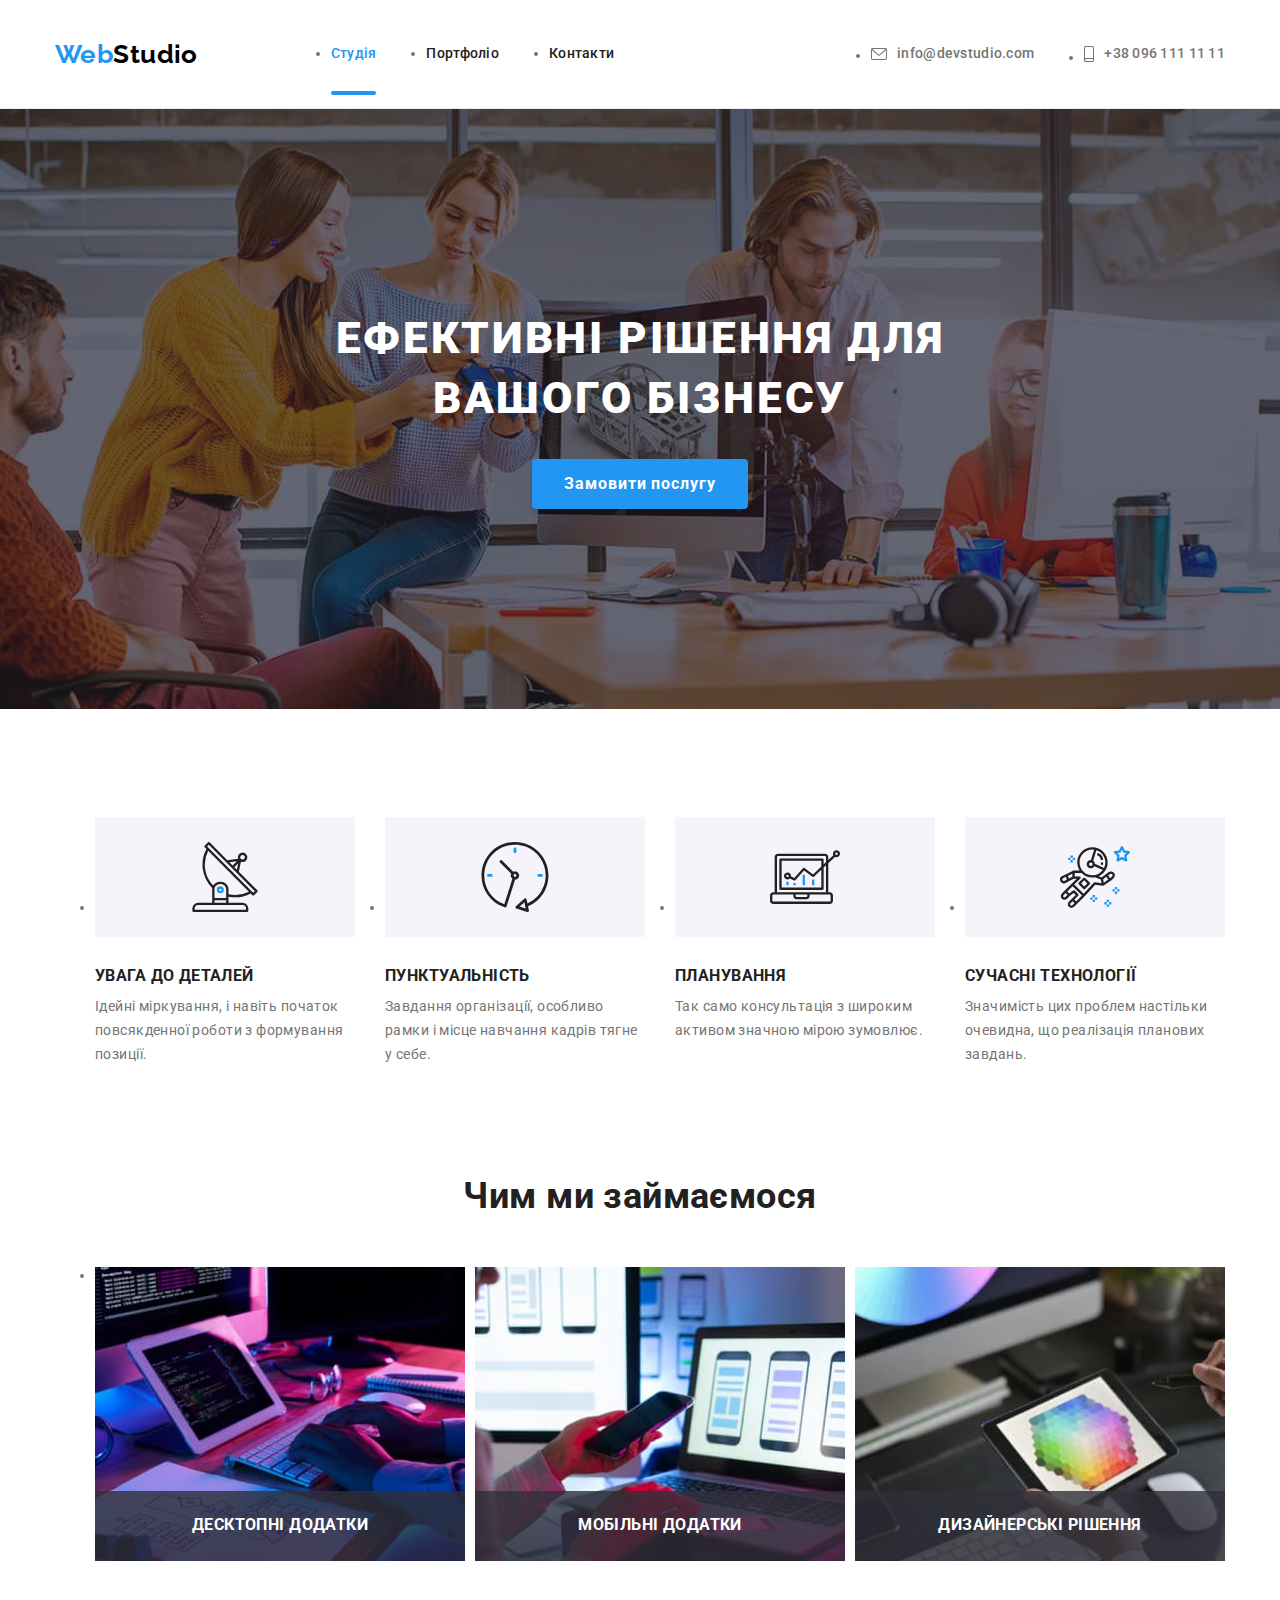
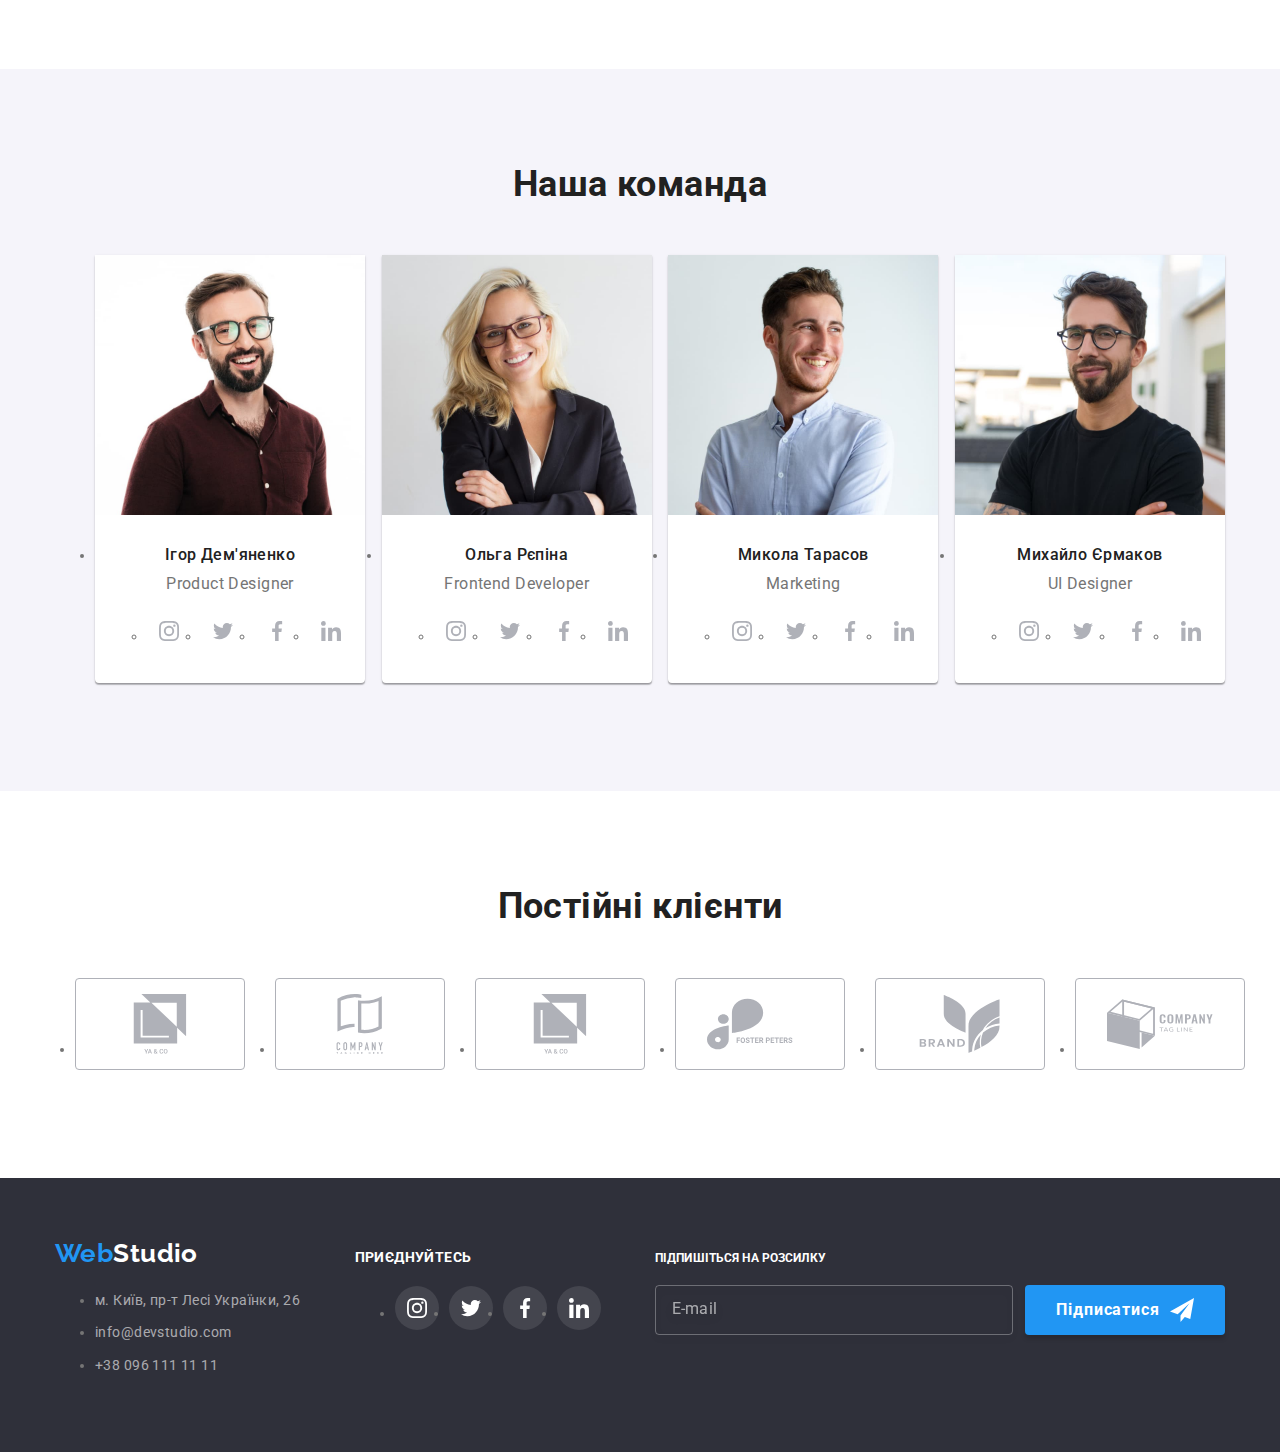
==== commit d8e69a56: "править scss" ====
--- a/index.html
+++ b/index.html
@@ -21,7 +21,7 @@
     />
 
     <!-- Style -->
-    <link rel="stylesheet" href="./css/style.css" />
+    <link rel="stylesheet" href="./css/main.min.css" />
   </head>
   <body class="body">
     <!-- Header -->
@@ -133,7 +133,7 @@
       </section>
 
       <!-- Advantage -->
-      <section class="section main-page__section--padding-top">
+      <section class="section advantage-section--padding-top">
         <div class="container">
           <h2 class="section-title visually-hidden">Наші переваги</h2>
           <ul class="advantages-set list">
@@ -577,7 +577,7 @@
           </address>
         </div>
         <div class="footer__social-box">
-          <p class="footer-text">приєднуйтесь</p>
+          <p class="footer__text-title">приєднуйтесь</p>
           <ul class="social-networks list">
             <li class="social-networks__item">
               <a
--- a/css/main.min.css
+++ b/css/main.min.css
@@ -0,0 +1 @@
+.visually-hidden{position:absolute;white-space:nowrap;width:1px;height:1px;overflow:hidden;border:0;padding:0;clip:rect(0 0 0 0);-webkit-clip-path:inset(50%);clip-path:inset(50%);margin:-1px}.container{max-width:1200px;margin-left:auto;margin-right:auto;padding:0 15px}.body{font-family:Roboto,sans-serif;font-size:14px;letter-spacing:.03em;color:#757575;background-color:#fff}.section{padding:94px 0;max-width:1600px;margin-right:auto;margin-left:auto}.section-title{margin-top:0;margin-bottom:50px;font-size:36px;line-height:1.17;text-align:center;color:#212121}.section--secondary-bg-color{background-color:#f5f4fa}.header{border-bottom:1px solid #ececec}.header__container{display:-webkit-box;display:-ms-flexbox;display:flex;-webkit-box-align:center;-ms-flex-align:center;align-items:center;-webkit-box-pack:justify;-ms-flex-pack:justify;justify-content:space-between}.nav{display:-webkit-box;display:-ms-flexbox;display:flex;-webkit-box-align:center;-ms-flex-align:center;align-items:center;gap:93px}.nav__list{display:-webkit-box;display:-ms-flexbox;display:flex}.nav__item:not(:last-child){margin-right:50px}.nav__link{display:inline-block;padding-top:32px;padding-bottom:32px;font-weight:500;line-height:1.14;letter-spacing:.02em;color:#212121;text-decoration:none;-webkit-transition:color 250ms cubic-bezier(0.4, 0, 0.2, 1);transition:color 250ms cubic-bezier(0.4, 0, 0.2, 1)}.nav__link:hover,.nav__link:focus{color:#2196f3}.nav__link--current{position:relative;color:#2196f3}.nav__link--current::after{position:absolute;left:0;bottom:-1px;display:block;content:"";background-color:#2196f3;border-radius:2px;width:100%;height:4px}.logo{display:block;font-family:Raleway,sans-serif;font-weight:700;font-size:26px;line-height:1.19;color:#000;text-decoration:none}.logo--accent{color:#2196f3}.contact{display:-webkit-box;display:-ms-flexbox;display:flex}.contact__item:not(:last-child){margin-right:50px}.contact__link{display:-webkit-box;display:-ms-flexbox;display:flex;gap:10px;-webkit-box-align:center;-ms-flex-align:center;align-items:center;padding-top:32px;padding-bottom:32px;font-weight:500;line-height:1.14;letter-spacing:.02em;color:currentColor;text-decoration:none;-webkit-transition:color 250ms cubic-bezier(0.4, 0, 0.2, 1);transition:color 250ms cubic-bezier(0.4, 0, 0.2, 1)}.contact__link:hover,.contact__link:focus{color:#2196f3}.contact__icon{fill:currentColor}.hero{padding-top:200px;padding-bottom:200px;background-color:#c4c4c4;text-align:center;max-width:1600px;margin-right:auto;margin-left:auto;background-image:-webkit-gradient(linear, left top, right top, from(rgba(47, 48, 58, 0.4)), to(rgba(47, 48, 58, 0.4))),url(../images/bg/hero-bg.jpeg);background-image:linear-gradient(to right, rgba(47, 48, 58, 0.4), rgba(47, 48, 58, 0.4)),url(../images/bg/hero-bg.jpeg);background-repeat:no-repeat;background-position:center;background-size:cover}.hero__title{margin-top:0;margin-bottom:30px;margin-left:auto;margin-right:auto;width:696px;font-weight:900;font-size:44px;line-height:1.36;letter-spacing:.06em;text-transform:uppercase;color:#fff}.hero__button{padding:10px 32px;font-weight:700;font-size:16px;line-height:1.88;letter-spacing:.06em;color:#fff;background-color:#2196f3;border:none;-webkit-box-shadow:0px 4px 4px rgba(0,0,0,.15);box-shadow:0px 4px 4px rgba(0,0,0,.15);border-radius:4px;cursor:pointer}.backdrop{position:fixed;top:0;left:0;width:100%;height:100%;background-color:rgba(0,0,0,.2);opacity:1;visibility:visible;z-index:999;-webkit-transition:opacity 250ms cubic-bezier(0.4, 0, 0.2, 1),visibility 250ms cubic-bezier(0.4, 0, 0.2, 1);transition:opacity 250ms cubic-bezier(0.4, 0, 0.2, 1),visibility 250ms cubic-bezier(0.4, 0, 0.2, 1)}.backdrop.is-hidden{visibility:hidden;opacity:0;pointer-events:none}.modal{position:absolute;top:50%;left:50%;-webkit-transform:translate(-50%, -50%) scale(1);transform:translate(-50%, -50%) scale(1);opacity:1;width:528px;padding:40px;background-color:#fff;-webkit-box-shadow:0px 1px 3px rgba(0,0,0,.12),0px 1px 1px rgba(0,0,0,.14),0px 2px 1px rgba(0,0,0,.2);box-shadow:0px 1px 3px rgba(0,0,0,.12),0px 1px 1px rgba(0,0,0,.14),0px 2px 1px rgba(0,0,0,.2);border-radius:4px;-webkit-transition:opacity 250ms cubic-bezier(0.4, 0, 0.2, 1),-webkit-transform 250ms cubic-bezier(0.4, 0, 0.2, 1);transition:opacity 250ms cubic-bezier(0.4, 0, 0.2, 1),-webkit-transform 250ms cubic-bezier(0.4, 0, 0.2, 1);transition:transform 250ms cubic-bezier(0.4, 0, 0.2, 1),opacity 250ms cubic-bezier(0.4, 0, 0.2, 1);transition:transform 250ms cubic-bezier(0.4, 0, 0.2, 1),opacity 250ms cubic-bezier(0.4, 0, 0.2, 1),-webkit-transform 250ms cubic-bezier(0.4, 0, 0.2, 1)}.backdrop.is-hidden .modal{-webkit-transform:translate(-50%, -50%) scale(0.9);transform:translate(-50%, -50%) scale(0.9);opacity:0}.modal__close-btn{display:-webkit-box;display:-ms-flexbox;display:flex;-webkit-box-align:center;-ms-flex-align:center;align-items:center;-webkit-box-pack:center;-ms-flex-pack:center;justify-content:center;position:absolute;top:8px;right:8px;padding:0;width:30px;height:30px;border:1px solid rgba(0,0,0,.1);background-color:inherit;border-radius:50%;cursor:pointer;-webkit-transition:fill 250ms cubic-bezier(0.4, 0, 0.2, 1);transition:fill 250ms cubic-bezier(0.4, 0, 0.2, 1)}.modal__close-btn:hover,.modal__close-btn:focus{fill:#2196f3}.order-form__title{display:block;font-size:20px;line-height:1.15;text-align:center;color:#212121;margin-top:0;margin-bottom:12px}.order-form__button{font-family:inherit;font-weight:700;font-size:16px;line-height:1.875;text-align:center;letter-spacing:.06em;color:#fff;background:#2196f3;-webkit-box-shadow:0px 4px 4px rgba(0,0,0,0);box-shadow:0px 4px 4px rgba(0,0,0,0);border:rgba(0,0,0,0);border-radius:4px;min-width:200px;min-height:50px;cursor:pointer;-webkit-transition:-webkit-box-shadow 250ms cubic-bezier(0.4, 0, 0.2, 1);transition:-webkit-box-shadow 250ms cubic-bezier(0.4, 0, 0.2, 1);transition:box-shadow 250ms cubic-bezier(0.4, 0, 0.2, 1);transition:box-shadow 250ms cubic-bezier(0.4, 0, 0.2, 1), -webkit-box-shadow 250ms cubic-bezier(0.4, 0, 0.2, 1)}.order-form__button:hover,.order-form__button:focus{-webkit-box-shadow:0px 4px 4px rgba(0,0,0,.15);box-shadow:0px 4px 4px rgba(0,0,0,.15)}.user-data{display:block;width:100%}.user-data--margin-bottom{margin-bottom:20px}.field{display:block;width:100%;text-align:start}.field--margin-bottom{margin-bottom:10px}.field__name{display:block;margin-bottom:4px;width:100%;font-size:12px;line-height:1.1666666667;letter-spacing:.01em}.field__input-wrapper{display:block;position:relative;width:100%}.field__icon{position:absolute;top:50%;left:12px;-webkit-transform:translate(0, -50%);transform:translate(0, -50%);-webkit-transition:fill 250ms cubic-bezier(0.4, 0, 0.2, 1);transition:fill 250ms cubic-bezier(0.4, 0, 0.2, 1)}.field__input{display:block;width:100%;min-height:40px;padding-left:42px;border:1px solid rgba(33,33,33,.2);border-radius:4px;font-size:12px;line-height:1.1666666667;letter-spacing:.01em;color:currentColor;-webkit-transition:border-color 250ms cubic-bezier(0.4, 0, 0.2, 1);transition:border-color 250ms cubic-bezier(0.4, 0, 0.2, 1)}.field__input:focus+.field__icon{fill:#2196f3}.field__input:focus{border-color:#2196f3;outline:none}.field__textarea{resize:none;min-height:120px;padding:12px 16px}.field__input::-webkit-input-placeholder{font-size:12px;line-height:1.1666666667;letter-spacing:.01em;color:rgba(117,117,117,.5)}.field__input::-moz-placeholder{font-size:12px;line-height:1.1666666667;letter-spacing:.01em;color:rgba(117,117,117,.5)}.field__input:-ms-input-placeholder{font-size:12px;line-height:1.1666666667;letter-spacing:.01em;color:rgba(117,117,117,.5)}.field__input::-ms-input-placeholder{font-size:12px;line-height:1.1666666667;letter-spacing:.01em;color:rgba(117,117,117,.5)}.field__input::placeholder{font-size:12px;line-height:1.1666666667;letter-spacing:.01em;color:rgba(117,117,117,.5)}.subscription-option{width:100%}.subscription-option--margin-bottom{margin-bottom:30px}.checkbox-field{position:relative;display:-webkit-box;display:-ms-flexbox;display:flex;-webkit-box-align:center;-ms-flex-align:center;align-items:center;-webkit-box-pack:center;-ms-flex-pack:center;justify-content:center;line-height:1.7142857143}.checkbox-field__input{position:absolute;white-space:nowrap;width:1px;height:1px;overflow:hidden;border:0;padding:0;clip:rect(0 0 0 0);-webkit-clip-path:inset(50%);clip-path:inset(50%);margin:-1px}.checkbox-field__icon{margin-right:10px;fill:rgba(0,0,0,0);border:2px solid #212121;border-radius:4px;-webkit-transition:fill 250ms cubic-bezier(0.4, 0, 0.2, 1),background-color 250ms cubic-bezier(0.4, 0, 0.2, 1),border 250ms cubic-bezier(0.4, 0, 0.2, 1);transition:fill 250ms cubic-bezier(0.4, 0, 0.2, 1),background-color 250ms cubic-bezier(0.4, 0, 0.2, 1),border 250ms cubic-bezier(0.4, 0, 0.2, 1)}.checkbox-field__input:checked+.checkbox-field__icon{border:2px solid rgba(0,0,0,0);fill:#fff;background-color:#2196f3}.checkbox-field__input:focus+.checkbox-field__icon{border:2px solid #2196f3}.checkbox-field__link{color:#2196f3}.advantage-section--padding-top{padding-top:94px;padding-bottom:0}.advantages-set{display:-webkit-box;display:-ms-flexbox;display:flex;gap:30px}.advantages-set__item{-ms-flex-preferred-size:270px;flex-basis:270px}.advantages-set__icon-box{display:-webkit-box;display:-ms-flexbox;display:flex;-webkit-box-align:center;-ms-flex-align:center;align-items:center;-webkit-box-pack:center;-ms-flex-pack:center;justify-content:center;min-height:120px;margin-bottom:30px;background-color:#f5f4fa}.advantages-set__title{margin-top:0;margin-bottom:10px;line-height:1.14;text-transform:uppercase;color:#212121}.advantages-set__text{margin-top:0;margin-bottom:0;line-height:1.71}.services-list{display:-webkit-box;display:-ms-flexbox;display:flex;-webkit-box-pack:justify;-ms-flex-pack:justify;justify-content:space-between}.services-card{position:relative}.services-card__img{display:block}.services-card__title{position:absolute;left:0;bottom:0;width:100%;margin:0;padding:27px 0;min-height:70px;line-height:.875;text-align:center;text-transform:uppercase;color:#fff;background:rgba(47,48,58,.8)}.team-card-set{display:-webkit-box;display:-ms-flexbox;display:flex;-webkit-box-pack:justify;-ms-flex-pack:justify;justify-content:space-between}.employee-card{text-align:center;width:270px;background:#fff;-webkit-box-shadow:0px 1px 3px rgba(0,0,0,.12),0px 1px 1px rgba(0,0,0,.14),0px 2px 1px rgba(0,0,0,.2);box-shadow:0px 1px 3px rgba(0,0,0,.12),0px 1px 1px rgba(0,0,0,.14),0px 2px 1px rgba(0,0,0,.2);border-radius:0px 0px 4px 4px}.employee-card__img{display:block;margin-top:0;margin-bottom:0}.employee-card__title{margin-top:0;margin-bottom:10px;padding-top:30px;font-weight:500;font-size:16px;line-height:1.19;color:#212121}.employee-card__position{margin-top:0;margin-bottom:0;padding-bottom:16px;font-size:16px;line-height:1.19}.social-networks{display:-webkit-box;display:-ms-flexbox;display:flex;gap:10px;-webkit-box-pack:center;-ms-flex-pack:center;justify-content:center}.social-networks--margin-bottom{margin-bottom:30px}.social-networks__link{display:-webkit-box;display:-ms-flexbox;display:flex;-webkit-box-align:center;-ms-flex-align:center;align-items:center;-webkit-box-pack:center;-ms-flex-pack:center;justify-content:center;min-width:44px;min-height:44px;border-radius:50%;text-decoration:none;fill:#afb1b8;-webkit-transition:fill 250ms cubic-bezier(0.4, 0, 0.2, 1),background-color 250ms cubic-bezier(0.4, 0, 0.2, 1);transition:fill 250ms cubic-bezier(0.4, 0, 0.2, 1),background-color 250ms cubic-bezier(0.4, 0, 0.2, 1)}.social-networks__link--white{fill:#fff;background-color:rgba(255,255,255,.1)}.social-networks__link:hover,.social-networks__link:focus{fill:#fff;background-color:#2196f3}.clients{display:-webkit-box;display:-ms-flexbox;display:flex;gap:30px;-webkit-box-pack:center;-ms-flex-pack:center;justify-content:center}.clients__link{display:-webkit-box;display:-ms-flexbox;display:flex;min-width:170px;min-height:92px;-webkit-box-pack:center;-ms-flex-pack:center;justify-content:center;-webkit-box-align:center;-ms-flex-align:center;align-items:center;text-decoration:none;fill:#afb1b8;border:1px solid #afb1b8;border-radius:4px;-webkit-transition:fill 250ms cubic-bezier(0.4, 0, 0.2, 1),border 250ms cubic-bezier(0.4, 0, 0.2, 1);transition:fill 250ms cubic-bezier(0.4, 0, 0.2, 1),border 250ms cubic-bezier(0.4, 0, 0.2, 1)}.clients__link:hover,.clients__link:focus{fill:#2196f3;border:1px solid #2196f3}.footer{padding-top:60px;padding-bottom:60px;background-color:#2f303a}.footer__container{display:-webkit-box;display:-ms-flexbox;display:flex;-webkit-box-align:baseline;-ms-flex-align:baseline;align-items:baseline;-webkit-box-pack:justify;-ms-flex-pack:justify;justify-content:space-between}.footer__logo{color:#fff;margin-bottom:20px}.footer__text-title{margin-top:0;margin-bottom:20px;font-style:normal;font-weight:700;line-height:1.14;text-transform:uppercase;color:#fff}.adress{font-style:inherit}.adress__item:not(:last-child){margin-bottom:9px}.adress__link{line-height:1.71;color:rgba(255,255,255,.6);text-decoration:none;-webkit-transition:color 250ms cubic-bezier(0.4, 0, 0.2, 1);transition:color 250ms cubic-bezier(0.4, 0, 0.2, 1)}.adress__link:hover,.adress__link:focus{color:#2196f3}.footer-form{display:-webkit-box;display:-ms-flexbox;display:flex;gap:12px;-webkit-box-align:end;-ms-flex-align:end;align-items:flex-end;-webkit-box-pack:center;-ms-flex-pack:center;justify-content:center}.footer-form__name{display:block;margin-top:0;margin-bottom:20px;font-style:normal;font-weight:700;line-height:1.14;text-transform:uppercase;color:#fff}.footer-form__input{padding-left:16px;min-width:358px;min-height:50px;background-color:rgba(0,0,0,0);border:1px solid rgba(255,255,255,.3);-webkit-filter:drop-shadow(0px 4px 4px rgba(0, 0, 0, 0.15));filter:drop-shadow(0px 4px 4px rgba(0, 0, 0, 0.15));border-radius:4px;color:#fff;-webkit-transition:border-color 250ms cubic-bezier(0.4, 0, 0.2, 1);transition:border-color 250ms cubic-bezier(0.4, 0, 0.2, 1)}.footer-form__input::-webkit-input-placeholder{font-size:16px;line-height:1.25;color:rgba(255,255,255,.6)}.footer-form__input::-moz-placeholder{font-size:16px;line-height:1.25;color:rgba(255,255,255,.6)}.footer-form__input:-ms-input-placeholder{font-size:16px;line-height:1.25;color:rgba(255,255,255,.6)}.footer-form__input::-ms-input-placeholder{font-size:16px;line-height:1.25;color:rgba(255,255,255,.6)}.footer-form__input::placeholder{font-size:16px;line-height:1.25;color:rgba(255,255,255,.6)}.footer-form__input:focus{border-color:#2196f3;outline:none}.footer-form__btn{display:-webkit-box;display:-ms-flexbox;display:flex;gap:10px;-webkit-box-align:center;-ms-flex-align:center;align-items:center;-webkit-box-pack:center;-ms-flex-pack:center;justify-content:center;background:#2196f3;-webkit-box-shadow:0px 4px 4px rgba(0,0,0,.15);box-shadow:0px 4px 4px rgba(0,0,0,.15);border-radius:4px;border:1px solid rgba(0,0,0,0);font-weight:700;font-size:16px;line-height:1.875;letter-spacing:.06em;color:#fff;min-height:50px;min-width:200px;margin:0;padding:0;cursor:pointer}.footer-form__icon{fill:#fff}.btn-list{display:-webkit-box;display:-ms-flexbox;display:flex;-webkit-box-pack:center;-ms-flex-pack:center;justify-content:center}.btn-list--margin-bottom{margin-bottom:50px}.btn-list__item:not(:last-child){margin-right:8px}.button{display:inline-block;border-radius:4px;border:1px solid rgba(0,0,0,0);padding:6px 22px;min-width:73px;font-family:inherit;font-weight:500;font-size:16px;line-height:1.62;color:#212121;background-color:#f5f4fa;-webkit-box-shadow:0px 1px 1px rgba(0,0,0,0),0px 4px 4px rgba(0,0,0,0),1px 4px 6px rgba(0,0,0,0);box-shadow:0px 1px 1px rgba(0,0,0,0),0px 4px 4px rgba(0,0,0,0),1px 4px 6px rgba(0,0,0,0);cursor:pointer;-webkit-transition:color 250ms cubic-bezier(0.4, 0, 0.2, 1),background-color 250ms cubic-bezier(0.4, 0, 0.2, 1),-webkit-box-shadow 250ms cubic-bezier(0.4, 0, 0.2, 1);transition:color 250ms cubic-bezier(0.4, 0, 0.2, 1),background-color 250ms cubic-bezier(0.4, 0, 0.2, 1),-webkit-box-shadow 250ms cubic-bezier(0.4, 0, 0.2, 1);transition:color 250ms cubic-bezier(0.4, 0, 0.2, 1),background-color 250ms cubic-bezier(0.4, 0, 0.2, 1),box-shadow 250ms cubic-bezier(0.4, 0, 0.2, 1);transition:color 250ms cubic-bezier(0.4, 0, 0.2, 1),background-color 250ms cubic-bezier(0.4, 0, 0.2, 1),box-shadow 250ms cubic-bezier(0.4, 0, 0.2, 1),-webkit-box-shadow 250ms cubic-bezier(0.4, 0, 0.2, 1)}.button--current{background-color:#2196f3;color:#fff}.button:hover,.button:focus{color:#fff;background-color:#2196f3;-webkit-box-shadow:0px 1px 1px rgba(0,0,0,.12),0px 4px 4px rgba(0,0,0,.06),1px 4px 6px rgba(0,0,0,.16);box-shadow:0px 1px 1px rgba(0,0,0,.12),0px 4px 4px rgba(0,0,0,.06),1px 4px 6px rgba(0,0,0,.16)}.portfolio{display:-webkit-box;display:-ms-flexbox;display:flex;-ms-flex-wrap:wrap;flex-wrap:wrap;gap:30px}.portfolio__link{display:inline-block;color:currentColor;text-decoration:none;-webkit-box-shadow:0px 1px 1px rgba(0,0,0,0),0px 4px 4px rgba(0,0,0,0),1px 4px 6px rgba(0,0,0,0);box-shadow:0px 1px 1px rgba(0,0,0,0),0px 4px 4px rgba(0,0,0,0),1px 4px 6px rgba(0,0,0,0);-webkit-transition:-webkit-box-shadow 250ms cubic-bezier(0.4, 0, 0.2, 1);transition:-webkit-box-shadow 250ms cubic-bezier(0.4, 0, 0.2, 1);transition:box-shadow 250ms cubic-bezier(0.4, 0, 0.2, 1);transition:box-shadow 250ms cubic-bezier(0.4, 0, 0.2, 1), -webkit-box-shadow 250ms cubic-bezier(0.4, 0, 0.2, 1)}.portfolio__link:hover,.portfolio__link:focus{-webkit-box-shadow:0px 1px 1px rgba(0,0,0,.12),0px 4px 4px rgba(0,0,0,.06),1px 4px 6px rgba(0,0,0,.16);box-shadow:0px 1px 1px rgba(0,0,0,.12),0px 4px 4px rgba(0,0,0,.06),1px 4px 6px rgba(0,0,0,.16)}.portfolio__overlay-box{position:relative;overflow:hidden}.portfolio__img{display:block}.portfolio__overlay-text{position:absolute;top:0;left:0;margin:0;padding:63px 24px;font-weight:400;font-size:18px;line-height:1.5555555556;color:#fff;background-color:rgba(33,150,243,.9);-webkit-transform:translateY(100%);transform:translateY(100%);-webkit-transition:-webkit-transform 250ms cubic-bezier(0.4, 0, 0.2, 1);transition:-webkit-transform 250ms cubic-bezier(0.4, 0, 0.2, 1);transition:transform 250ms cubic-bezier(0.4, 0, 0.2, 1);transition:transform 250ms cubic-bezier(0.4, 0, 0.2, 1), -webkit-transform 250ms cubic-bezier(0.4, 0, 0.2, 1)}.portfolio__link:hover .portfolio__overlay-text,.portfolio__link:hover .portfolio__overlay-text{-webkit-transform:translateY(0);transform:translateY(0)}.portfolio__meta{padding:20px 24px;border-right:1px solid #eee;border-bottom:1px solid #eee;border-left:1px solid #eee}.portfolio__title{margin-top:0;margin-bottom:4px;font-size:18px;line-height:2;letter-spacing:.06em;color:#212121}.portfolio__text{margin-top:0;margin-bottom:0;font-size:16px;line-height:1.88}/*# sourceMappingURL=main.min.css.map */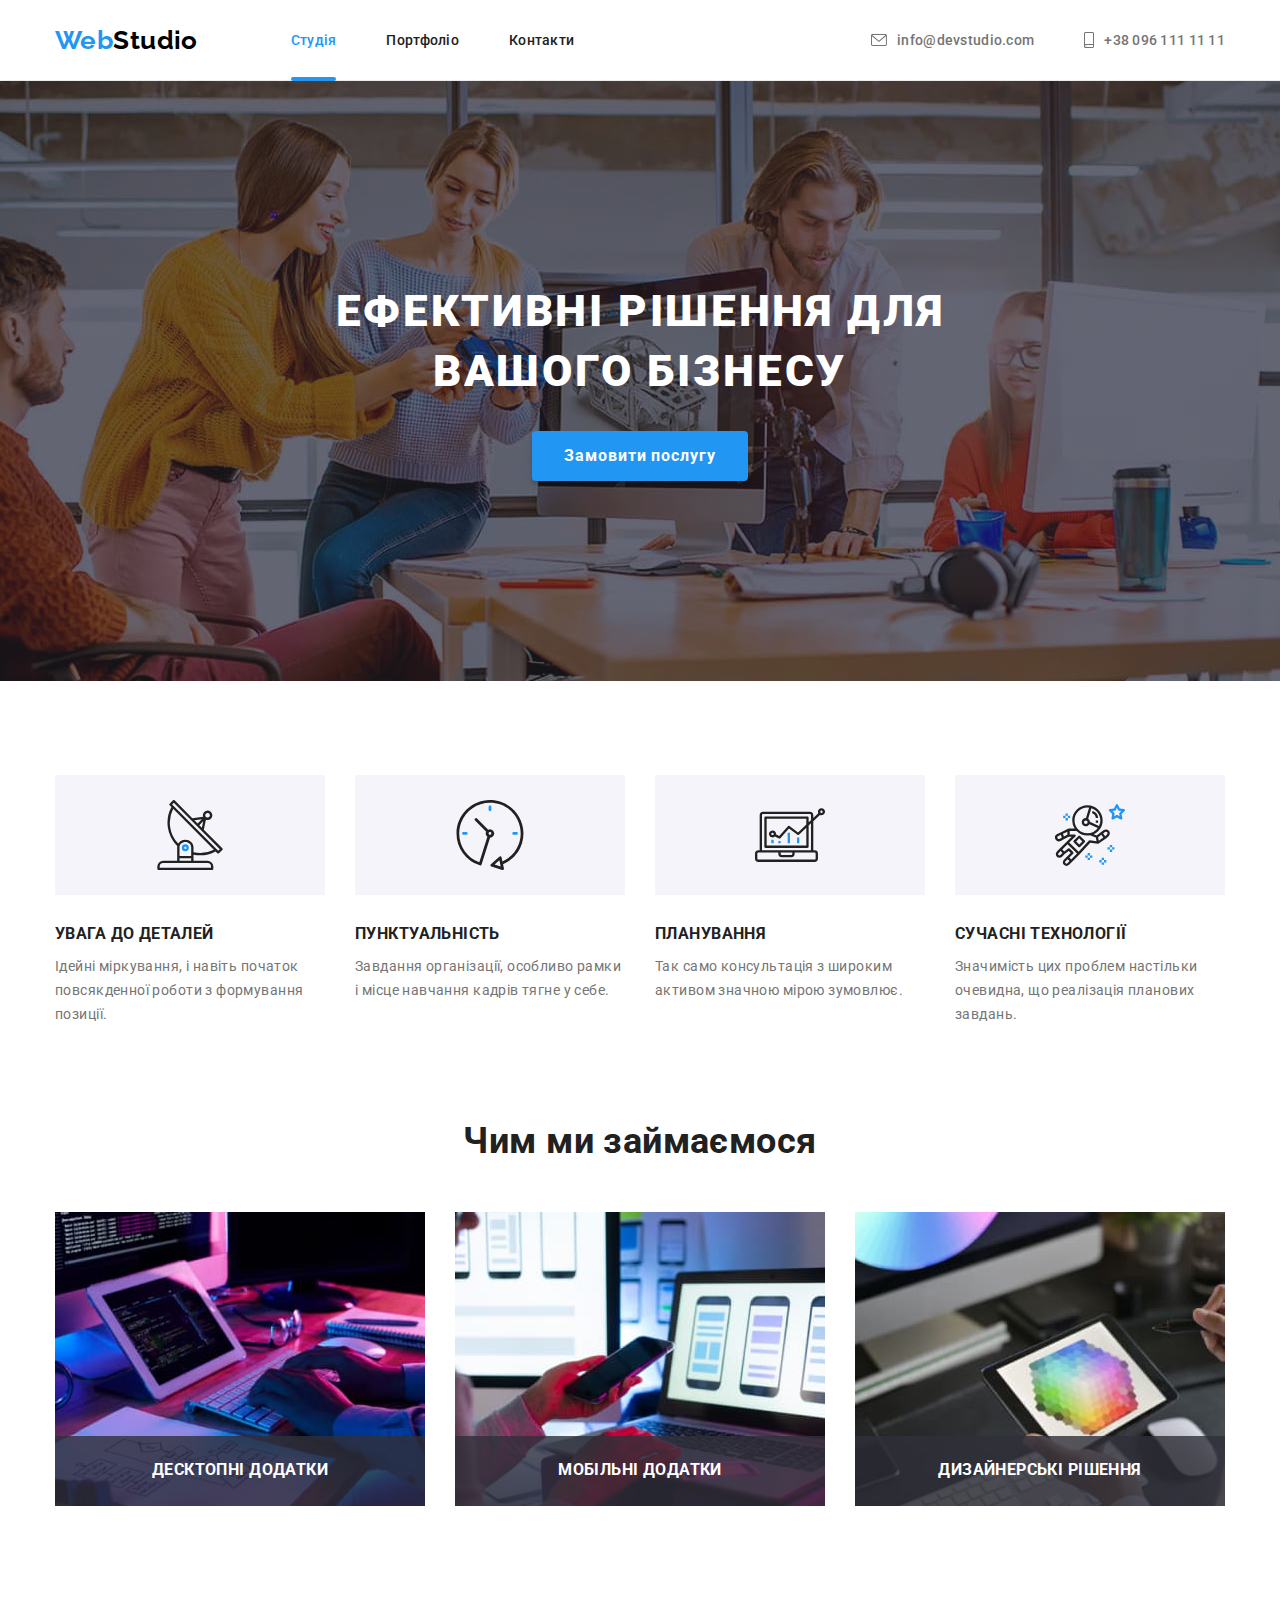
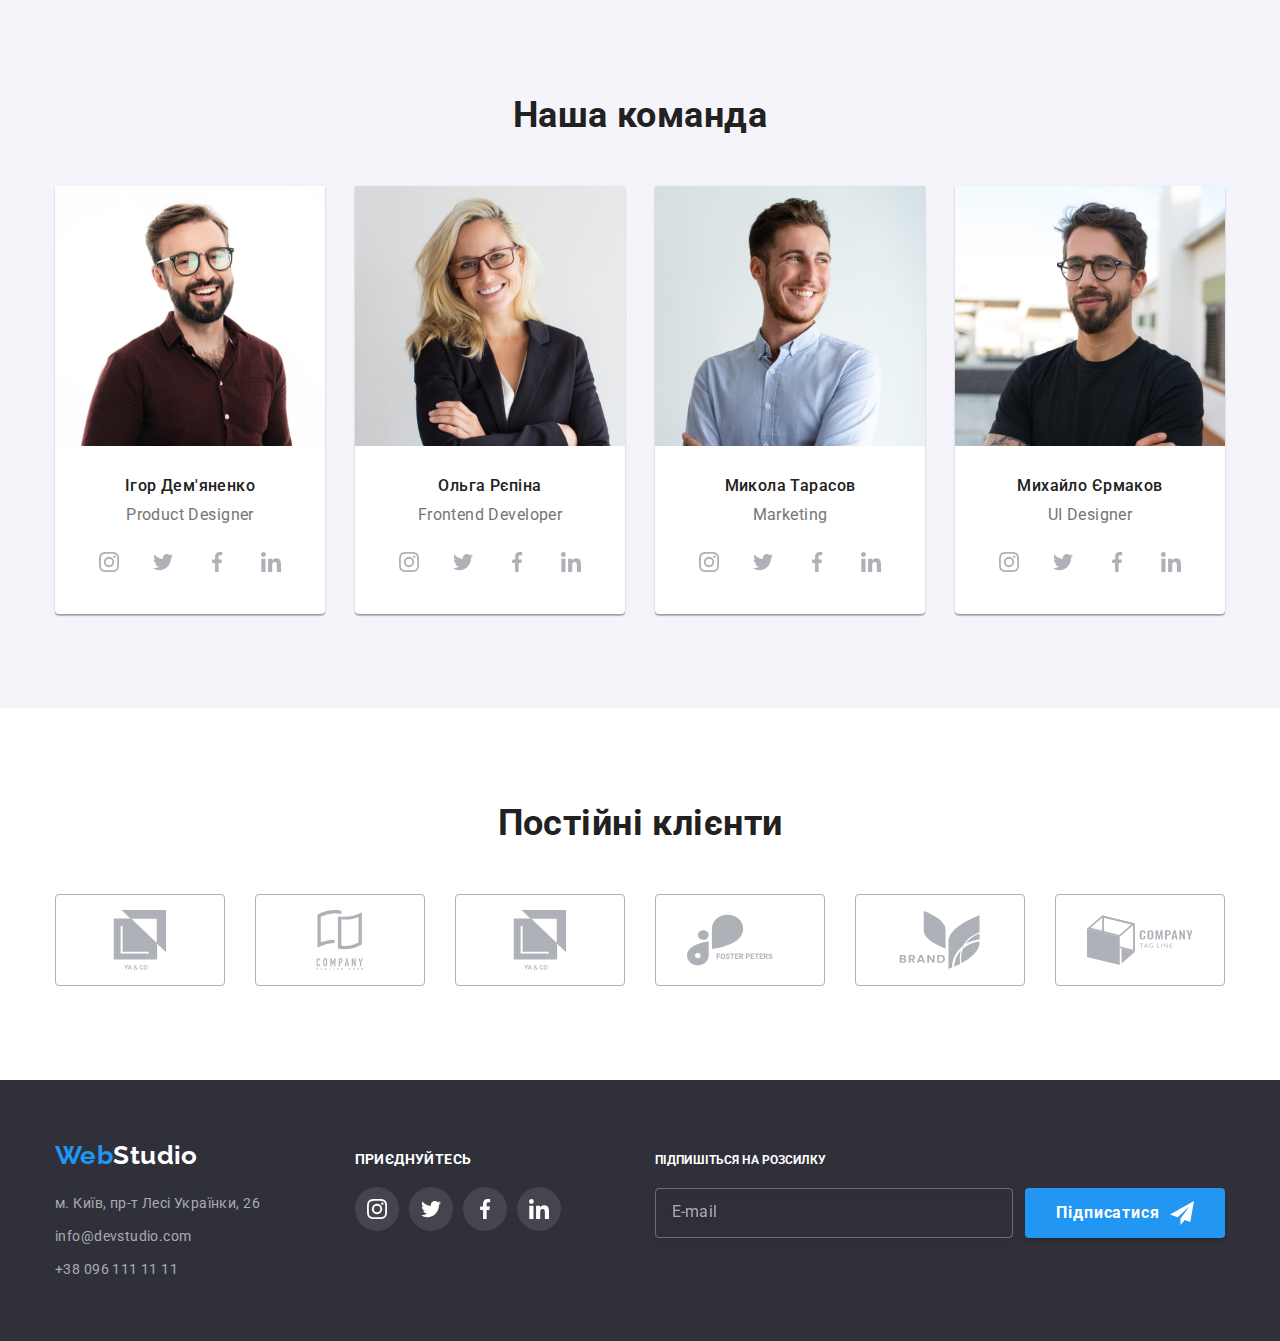
==== commit 68641d7e: "додає плейсхолдер, додає арифметичні обчислення line-haight" ====
--- a/index.html
+++ b/index.html
@@ -30,7 +30,7 @@
       <div class="container header__container">
         <nav class="nav">
           <a class="logo" href="./index.html"><span class="logo--accent">Web</span>Studio</a>
-          <ul class="nav__list list">
+          <ul class="nav__list">
             <li class="nav__item">
               <a class="nav__link nav__link--current" href="./index.html">Студія</a>
             </li>
@@ -42,7 +42,7 @@
             </li>
           </ul>
         </nav>
-        <ul class="contact list">
+        <ul class="contact">
           <li class="contact__item">
             <a class="contact__link" href="mailto:info@devstudio.com"
               ><svg class="contact__icon" width="16px" height="12px">
@@ -136,7 +136,7 @@
       <section class="section advantage-section--padding-top">
         <div class="container">
           <h2 class="section-title visually-hidden">Наші переваги</h2>
-          <ul class="advantages-set list">
+          <ul class="advantages-set">
             <li class="advantages-set__item">
               <div class="advantages-set__icon-box">
                 <svg class="advantages-set__icon" width="70px" height="70px">
@@ -189,7 +189,7 @@
       <section class="section">
         <div class="container">
           <h2 class="section-title">Чим ми займаємося</h2>
-          <ul class="services-list list">
+          <ul class="services-list">
             <li class="services-list__item">
               <div class="services-card">
                 <img
@@ -234,7 +234,7 @@
       <section class="section section--secondary-bg-color">
         <div class="container">
           <h2 class="section-title">Наша команда</h2>
-          <ul class="team-card-set list">
+          <ul class="team-card-set">
             <li class="employee-card">
               <img
                 class="employee-card__img"
@@ -245,7 +245,7 @@
               />
               <h3 class="employee-card__title">Ігор Дем'яненко</h3>
               <p class="employee-card__position" lang="en">Product Designer</p>
-              <ul class="social-networks social-networks--margin-bottom list">
+              <ul class="social-networks social-networks--margin-bottom">
                 <li class="social-networks__item">
                   <a
                     class="social-networks__link"
@@ -302,7 +302,7 @@
               />
               <h3 class="employee-card__title">Ольга Рєпіна</h3>
               <p class="employee-card__position" lang="en">Frontend Developer</p>
-              <ul class="social-networks social-networks--margin-bottom list">
+              <ul class="social-networks social-networks--margin-bottom">
                 <li class="social-networks__item">
                   <a
                     class="social-networks__link"
@@ -359,7 +359,7 @@
               />
               <h3 class="employee-card__title">Микола Тарасов</h3>
               <p class="employee-card__position" lang="en">Marketing</p>
-              <ul class="social-networks social-networks--margin-bottom list">
+              <ul class="social-networks social-networks--margin-bottom">
                 <li class="social-networks__item">
                   <a
                     class="social-networks__link"
@@ -416,7 +416,7 @@
               />
               <h3 class="employee-card__title">Михайло Єрмаков</h3>
               <p class="employee-card__position" lang="en">UI Designer</p>
-              <ul class="social-networks social-networks--margin-bottom list">
+              <ul class="social-networks social-networks--margin-bottom">
                 <li class="social-networks__item">
                   <a
                     class="social-networks__link"
@@ -471,7 +471,7 @@
       <section class="section">
         <div class="container">
           <h2 class="section-title">Постійні клієнти</h2>
-          <ul class="clients list">
+          <ul class="clients">
             <li class="clients__item">
               <a
                 class="clients__link"
@@ -563,7 +563,7 @@
             ><span class="logo--accent">Web</span>Studio</a
           >
           <address class="adress">
-            <ul class="adress__list list">
+            <ul class="adress__list">
               <li class="adress__item">
                 <a class="adress__link" href="">м. Київ, пр-т Лесі Українки, 26</a>
               </li>
@@ -578,7 +578,7 @@
         </div>
         <div class="footer__social-box">
           <p class="footer__text-title">приєднуйтесь</p>
-          <ul class="social-networks list">
+          <ul class="social-networks">
             <li class="social-networks__item">
               <a
                 class="social-networks__link social-networks__link--white"
--- a/css/main.min.css
+++ b/css/main.min.css
@@ -1 +1 @@
-.visually-hidden{position:absolute;white-space:nowrap;width:1px;height:1px;overflow:hidden;border:0;padding:0;clip:rect(0 0 0 0);-webkit-clip-path:inset(50%);clip-path:inset(50%);margin:-1px}.container{max-width:1200px;margin-left:auto;margin-right:auto;padding:0 15px}.body{font-family:Roboto,sans-serif;font-size:14px;letter-spacing:.03em;color:#757575;background-color:#fff}.section{padding:94px 0;max-width:1600px;margin-right:auto;margin-left:auto}.section-title{margin-top:0;margin-bottom:50px;font-size:36px;line-height:1.17;text-align:center;color:#212121}.section--secondary-bg-color{background-color:#f5f4fa}.header{border-bottom:1px solid #ececec}.header__container{display:-webkit-box;display:-ms-flexbox;display:flex;-webkit-box-align:center;-ms-flex-align:center;align-items:center;-webkit-box-pack:justify;-ms-flex-pack:justify;justify-content:space-between}.nav{display:-webkit-box;display:-ms-flexbox;display:flex;-webkit-box-align:center;-ms-flex-align:center;align-items:center;gap:93px}.nav__list{display:-webkit-box;display:-ms-flexbox;display:flex}.nav__item:not(:last-child){margin-right:50px}.nav__link{display:inline-block;padding-top:32px;padding-bottom:32px;font-weight:500;line-height:1.14;letter-spacing:.02em;color:#212121;text-decoration:none;-webkit-transition:color 250ms cubic-bezier(0.4, 0, 0.2, 1);transition:color 250ms cubic-bezier(0.4, 0, 0.2, 1)}.nav__link:hover,.nav__link:focus{color:#2196f3}.nav__link--current{position:relative;color:#2196f3}.nav__link--current::after{position:absolute;left:0;bottom:-1px;display:block;content:"";background-color:#2196f3;border-radius:2px;width:100%;height:4px}.logo{display:block;font-family:Raleway,sans-serif;font-weight:700;font-size:26px;line-height:1.19;color:#000;text-decoration:none}.logo--accent{color:#2196f3}.contact{display:-webkit-box;display:-ms-flexbox;display:flex}.contact__item:not(:last-child){margin-right:50px}.contact__link{display:-webkit-box;display:-ms-flexbox;display:flex;gap:10px;-webkit-box-align:center;-ms-flex-align:center;align-items:center;padding-top:32px;padding-bottom:32px;font-weight:500;line-height:1.14;letter-spacing:.02em;color:currentColor;text-decoration:none;-webkit-transition:color 250ms cubic-bezier(0.4, 0, 0.2, 1);transition:color 250ms cubic-bezier(0.4, 0, 0.2, 1)}.contact__link:hover,.contact__link:focus{color:#2196f3}.contact__icon{fill:currentColor}.hero{padding-top:200px;padding-bottom:200px;background-color:#c4c4c4;text-align:center;max-width:1600px;margin-right:auto;margin-left:auto;background-image:-webkit-gradient(linear, left top, right top, from(rgba(47, 48, 58, 0.4)), to(rgba(47, 48, 58, 0.4))),url(../images/bg/hero-bg.jpeg);background-image:linear-gradient(to right, rgba(47, 48, 58, 0.4), rgba(47, 48, 58, 0.4)),url(../images/bg/hero-bg.jpeg);background-repeat:no-repeat;background-position:center;background-size:cover}.hero__title{margin-top:0;margin-bottom:30px;margin-left:auto;margin-right:auto;width:696px;font-weight:900;font-size:44px;line-height:1.36;letter-spacing:.06em;text-transform:uppercase;color:#fff}.hero__button{padding:10px 32px;font-weight:700;font-size:16px;line-height:1.88;letter-spacing:.06em;color:#fff;background-color:#2196f3;border:none;-webkit-box-shadow:0px 4px 4px rgba(0,0,0,.15);box-shadow:0px 4px 4px rgba(0,0,0,.15);border-radius:4px;cursor:pointer}.backdrop{position:fixed;top:0;left:0;width:100%;height:100%;background-color:rgba(0,0,0,.2);opacity:1;visibility:visible;z-index:999;-webkit-transition:opacity 250ms cubic-bezier(0.4, 0, 0.2, 1),visibility 250ms cubic-bezier(0.4, 0, 0.2, 1);transition:opacity 250ms cubic-bezier(0.4, 0, 0.2, 1),visibility 250ms cubic-bezier(0.4, 0, 0.2, 1)}.backdrop.is-hidden{visibility:hidden;opacity:0;pointer-events:none}.modal{position:absolute;top:50%;left:50%;-webkit-transform:translate(-50%, -50%) scale(1);transform:translate(-50%, -50%) scale(1);opacity:1;width:528px;padding:40px;background-color:#fff;-webkit-box-shadow:0px 1px 3px rgba(0,0,0,.12),0px 1px 1px rgba(0,0,0,.14),0px 2px 1px rgba(0,0,0,.2);box-shadow:0px 1px 3px rgba(0,0,0,.12),0px 1px 1px rgba(0,0,0,.14),0px 2px 1px rgba(0,0,0,.2);border-radius:4px;-webkit-transition:opacity 250ms cubic-bezier(0.4, 0, 0.2, 1),-webkit-transform 250ms cubic-bezier(0.4, 0, 0.2, 1);transition:opacity 250ms cubic-bezier(0.4, 0, 0.2, 1),-webkit-transform 250ms cubic-bezier(0.4, 0, 0.2, 1);transition:transform 250ms cubic-bezier(0.4, 0, 0.2, 1),opacity 250ms cubic-bezier(0.4, 0, 0.2, 1);transition:transform 250ms cubic-bezier(0.4, 0, 0.2, 1),opacity 250ms cubic-bezier(0.4, 0, 0.2, 1),-webkit-transform 250ms cubic-bezier(0.4, 0, 0.2, 1)}.backdrop.is-hidden .modal{-webkit-transform:translate(-50%, -50%) scale(0.9);transform:translate(-50%, -50%) scale(0.9);opacity:0}.modal__close-btn{display:-webkit-box;display:-ms-flexbox;display:flex;-webkit-box-align:center;-ms-flex-align:center;align-items:center;-webkit-box-pack:center;-ms-flex-pack:center;justify-content:center;position:absolute;top:8px;right:8px;padding:0;width:30px;height:30px;border:1px solid rgba(0,0,0,.1);background-color:inherit;border-radius:50%;cursor:pointer;-webkit-transition:fill 250ms cubic-bezier(0.4, 0, 0.2, 1);transition:fill 250ms cubic-bezier(0.4, 0, 0.2, 1)}.modal__close-btn:hover,.modal__close-btn:focus{fill:#2196f3}.order-form__title{display:block;font-size:20px;line-height:1.15;text-align:center;color:#212121;margin-top:0;margin-bottom:12px}.order-form__button{font-family:inherit;font-weight:700;font-size:16px;line-height:1.875;text-align:center;letter-spacing:.06em;color:#fff;background:#2196f3;-webkit-box-shadow:0px 4px 4px rgba(0,0,0,0);box-shadow:0px 4px 4px rgba(0,0,0,0);border:rgba(0,0,0,0);border-radius:4px;min-width:200px;min-height:50px;cursor:pointer;-webkit-transition:-webkit-box-shadow 250ms cubic-bezier(0.4, 0, 0.2, 1);transition:-webkit-box-shadow 250ms cubic-bezier(0.4, 0, 0.2, 1);transition:box-shadow 250ms cubic-bezier(0.4, 0, 0.2, 1);transition:box-shadow 250ms cubic-bezier(0.4, 0, 0.2, 1), -webkit-box-shadow 250ms cubic-bezier(0.4, 0, 0.2, 1)}.order-form__button:hover,.order-form__button:focus{-webkit-box-shadow:0px 4px 4px rgba(0,0,0,.15);box-shadow:0px 4px 4px rgba(0,0,0,.15)}.user-data{display:block;width:100%}.user-data--margin-bottom{margin-bottom:20px}.field{display:block;width:100%;text-align:start}.field--margin-bottom{margin-bottom:10px}.field__name{display:block;margin-bottom:4px;width:100%;font-size:12px;line-height:1.1666666667;letter-spacing:.01em}.field__input-wrapper{display:block;position:relative;width:100%}.field__icon{position:absolute;top:50%;left:12px;-webkit-transform:translate(0, -50%);transform:translate(0, -50%);-webkit-transition:fill 250ms cubic-bezier(0.4, 0, 0.2, 1);transition:fill 250ms cubic-bezier(0.4, 0, 0.2, 1)}.field__input{display:block;width:100%;min-height:40px;padding-left:42px;border:1px solid rgba(33,33,33,.2);border-radius:4px;font-size:12px;line-height:1.1666666667;letter-spacing:.01em;color:currentColor;-webkit-transition:border-color 250ms cubic-bezier(0.4, 0, 0.2, 1);transition:border-color 250ms cubic-bezier(0.4, 0, 0.2, 1)}.field__input:focus+.field__icon{fill:#2196f3}.field__input:focus{border-color:#2196f3;outline:none}.field__textarea{resize:none;min-height:120px;padding:12px 16px}.field__input::-webkit-input-placeholder{font-size:12px;line-height:1.1666666667;letter-spacing:.01em;color:rgba(117,117,117,.5)}.field__input::-moz-placeholder{font-size:12px;line-height:1.1666666667;letter-spacing:.01em;color:rgba(117,117,117,.5)}.field__input:-ms-input-placeholder{font-size:12px;line-height:1.1666666667;letter-spacing:.01em;color:rgba(117,117,117,.5)}.field__input::-ms-input-placeholder{font-size:12px;line-height:1.1666666667;letter-spacing:.01em;color:rgba(117,117,117,.5)}.field__input::placeholder{font-size:12px;line-height:1.1666666667;letter-spacing:.01em;color:rgba(117,117,117,.5)}.subscription-option{width:100%}.subscription-option--margin-bottom{margin-bottom:30px}.checkbox-field{position:relative;display:-webkit-box;display:-ms-flexbox;display:flex;-webkit-box-align:center;-ms-flex-align:center;align-items:center;-webkit-box-pack:center;-ms-flex-pack:center;justify-content:center;line-height:1.7142857143}.checkbox-field__input{position:absolute;white-space:nowrap;width:1px;height:1px;overflow:hidden;border:0;padding:0;clip:rect(0 0 0 0);-webkit-clip-path:inset(50%);clip-path:inset(50%);margin:-1px}.checkbox-field__icon{margin-right:10px;fill:rgba(0,0,0,0);border:2px solid #212121;border-radius:4px;-webkit-transition:fill 250ms cubic-bezier(0.4, 0, 0.2, 1),background-color 250ms cubic-bezier(0.4, 0, 0.2, 1),border 250ms cubic-bezier(0.4, 0, 0.2, 1);transition:fill 250ms cubic-bezier(0.4, 0, 0.2, 1),background-color 250ms cubic-bezier(0.4, 0, 0.2, 1),border 250ms cubic-bezier(0.4, 0, 0.2, 1)}.checkbox-field__input:checked+.checkbox-field__icon{border:2px solid rgba(0,0,0,0);fill:#fff;background-color:#2196f3}.checkbox-field__input:focus+.checkbox-field__icon{border:2px solid #2196f3}.checkbox-field__link{color:#2196f3}.advantage-section--padding-top{padding-top:94px;padding-bottom:0}.advantages-set{display:-webkit-box;display:-ms-flexbox;display:flex;gap:30px}.advantages-set__item{-ms-flex-preferred-size:270px;flex-basis:270px}.advantages-set__icon-box{display:-webkit-box;display:-ms-flexbox;display:flex;-webkit-box-align:center;-ms-flex-align:center;align-items:center;-webkit-box-pack:center;-ms-flex-pack:center;justify-content:center;min-height:120px;margin-bottom:30px;background-color:#f5f4fa}.advantages-set__title{margin-top:0;margin-bottom:10px;line-height:1.14;text-transform:uppercase;color:#212121}.advantages-set__text{margin-top:0;margin-bottom:0;line-height:1.71}.services-list{display:-webkit-box;display:-ms-flexbox;display:flex;-webkit-box-pack:justify;-ms-flex-pack:justify;justify-content:space-between}.services-card{position:relative}.services-card__img{display:block}.services-card__title{position:absolute;left:0;bottom:0;width:100%;margin:0;padding:27px 0;min-height:70px;line-height:.875;text-align:center;text-transform:uppercase;color:#fff;background:rgba(47,48,58,.8)}.team-card-set{display:-webkit-box;display:-ms-flexbox;display:flex;-webkit-box-pack:justify;-ms-flex-pack:justify;justify-content:space-between}.employee-card{text-align:center;width:270px;background:#fff;-webkit-box-shadow:0px 1px 3px rgba(0,0,0,.12),0px 1px 1px rgba(0,0,0,.14),0px 2px 1px rgba(0,0,0,.2);box-shadow:0px 1px 3px rgba(0,0,0,.12),0px 1px 1px rgba(0,0,0,.14),0px 2px 1px rgba(0,0,0,.2);border-radius:0px 0px 4px 4px}.employee-card__img{display:block;margin-top:0;margin-bottom:0}.employee-card__title{margin-top:0;margin-bottom:10px;padding-top:30px;font-weight:500;font-size:16px;line-height:1.19;color:#212121}.employee-card__position{margin-top:0;margin-bottom:0;padding-bottom:16px;font-size:16px;line-height:1.19}.social-networks{display:-webkit-box;display:-ms-flexbox;display:flex;gap:10px;-webkit-box-pack:center;-ms-flex-pack:center;justify-content:center}.social-networks--margin-bottom{margin-bottom:30px}.social-networks__link{display:-webkit-box;display:-ms-flexbox;display:flex;-webkit-box-align:center;-ms-flex-align:center;align-items:center;-webkit-box-pack:center;-ms-flex-pack:center;justify-content:center;min-width:44px;min-height:44px;border-radius:50%;text-decoration:none;fill:#afb1b8;-webkit-transition:fill 250ms cubic-bezier(0.4, 0, 0.2, 1),background-color 250ms cubic-bezier(0.4, 0, 0.2, 1);transition:fill 250ms cubic-bezier(0.4, 0, 0.2, 1),background-color 250ms cubic-bezier(0.4, 0, 0.2, 1)}.social-networks__link--white{fill:#fff;background-color:rgba(255,255,255,.1)}.social-networks__link:hover,.social-networks__link:focus{fill:#fff;background-color:#2196f3}.clients{display:-webkit-box;display:-ms-flexbox;display:flex;gap:30px;-webkit-box-pack:center;-ms-flex-pack:center;justify-content:center}.clients__link{display:-webkit-box;display:-ms-flexbox;display:flex;min-width:170px;min-height:92px;-webkit-box-pack:center;-ms-flex-pack:center;justify-content:center;-webkit-box-align:center;-ms-flex-align:center;align-items:center;text-decoration:none;fill:#afb1b8;border:1px solid #afb1b8;border-radius:4px;-webkit-transition:fill 250ms cubic-bezier(0.4, 0, 0.2, 1),border 250ms cubic-bezier(0.4, 0, 0.2, 1);transition:fill 250ms cubic-bezier(0.4, 0, 0.2, 1),border 250ms cubic-bezier(0.4, 0, 0.2, 1)}.clients__link:hover,.clients__link:focus{fill:#2196f3;border:1px solid #2196f3}.footer{padding-top:60px;padding-bottom:60px;background-color:#2f303a}.footer__container{display:-webkit-box;display:-ms-flexbox;display:flex;-webkit-box-align:baseline;-ms-flex-align:baseline;align-items:baseline;-webkit-box-pack:justify;-ms-flex-pack:justify;justify-content:space-between}.footer__logo{color:#fff;margin-bottom:20px}.footer__text-title{margin-top:0;margin-bottom:20px;font-style:normal;font-weight:700;line-height:1.14;text-transform:uppercase;color:#fff}.adress{font-style:inherit}.adress__item:not(:last-child){margin-bottom:9px}.adress__link{line-height:1.71;color:rgba(255,255,255,.6);text-decoration:none;-webkit-transition:color 250ms cubic-bezier(0.4, 0, 0.2, 1);transition:color 250ms cubic-bezier(0.4, 0, 0.2, 1)}.adress__link:hover,.adress__link:focus{color:#2196f3}.footer-form{display:-webkit-box;display:-ms-flexbox;display:flex;gap:12px;-webkit-box-align:end;-ms-flex-align:end;align-items:flex-end;-webkit-box-pack:center;-ms-flex-pack:center;justify-content:center}.footer-form__name{display:block;margin-top:0;margin-bottom:20px;font-style:normal;font-weight:700;line-height:1.14;text-transform:uppercase;color:#fff}.footer-form__input{padding-left:16px;min-width:358px;min-height:50px;background-color:rgba(0,0,0,0);border:1px solid rgba(255,255,255,.3);-webkit-filter:drop-shadow(0px 4px 4px rgba(0, 0, 0, 0.15));filter:drop-shadow(0px 4px 4px rgba(0, 0, 0, 0.15));border-radius:4px;color:#fff;-webkit-transition:border-color 250ms cubic-bezier(0.4, 0, 0.2, 1);transition:border-color 250ms cubic-bezier(0.4, 0, 0.2, 1)}.footer-form__input::-webkit-input-placeholder{font-size:16px;line-height:1.25;color:rgba(255,255,255,.6)}.footer-form__input::-moz-placeholder{font-size:16px;line-height:1.25;color:rgba(255,255,255,.6)}.footer-form__input:-ms-input-placeholder{font-size:16px;line-height:1.25;color:rgba(255,255,255,.6)}.footer-form__input::-ms-input-placeholder{font-size:16px;line-height:1.25;color:rgba(255,255,255,.6)}.footer-form__input::placeholder{font-size:16px;line-height:1.25;color:rgba(255,255,255,.6)}.footer-form__input:focus{border-color:#2196f3;outline:none}.footer-form__btn{display:-webkit-box;display:-ms-flexbox;display:flex;gap:10px;-webkit-box-align:center;-ms-flex-align:center;align-items:center;-webkit-box-pack:center;-ms-flex-pack:center;justify-content:center;background:#2196f3;-webkit-box-shadow:0px 4px 4px rgba(0,0,0,.15);box-shadow:0px 4px 4px rgba(0,0,0,.15);border-radius:4px;border:1px solid rgba(0,0,0,0);font-weight:700;font-size:16px;line-height:1.875;letter-spacing:.06em;color:#fff;min-height:50px;min-width:200px;margin:0;padding:0;cursor:pointer}.footer-form__icon{fill:#fff}.btn-list{display:-webkit-box;display:-ms-flexbox;display:flex;-webkit-box-pack:center;-ms-flex-pack:center;justify-content:center}.btn-list--margin-bottom{margin-bottom:50px}.btn-list__item:not(:last-child){margin-right:8px}.button{display:inline-block;border-radius:4px;border:1px solid rgba(0,0,0,0);padding:6px 22px;min-width:73px;font-family:inherit;font-weight:500;font-size:16px;line-height:1.62;color:#212121;background-color:#f5f4fa;-webkit-box-shadow:0px 1px 1px rgba(0,0,0,0),0px 4px 4px rgba(0,0,0,0),1px 4px 6px rgba(0,0,0,0);box-shadow:0px 1px 1px rgba(0,0,0,0),0px 4px 4px rgba(0,0,0,0),1px 4px 6px rgba(0,0,0,0);cursor:pointer;-webkit-transition:color 250ms cubic-bezier(0.4, 0, 0.2, 1),background-color 250ms cubic-bezier(0.4, 0, 0.2, 1),-webkit-box-shadow 250ms cubic-bezier(0.4, 0, 0.2, 1);transition:color 250ms cubic-bezier(0.4, 0, 0.2, 1),background-color 250ms cubic-bezier(0.4, 0, 0.2, 1),-webkit-box-shadow 250ms cubic-bezier(0.4, 0, 0.2, 1);transition:color 250ms cubic-bezier(0.4, 0, 0.2, 1),background-color 250ms cubic-bezier(0.4, 0, 0.2, 1),box-shadow 250ms cubic-bezier(0.4, 0, 0.2, 1);transition:color 250ms cubic-bezier(0.4, 0, 0.2, 1),background-color 250ms cubic-bezier(0.4, 0, 0.2, 1),box-shadow 250ms cubic-bezier(0.4, 0, 0.2, 1),-webkit-box-shadow 250ms cubic-bezier(0.4, 0, 0.2, 1)}.button--current{background-color:#2196f3;color:#fff}.button:hover,.button:focus{color:#fff;background-color:#2196f3;-webkit-box-shadow:0px 1px 1px rgba(0,0,0,.12),0px 4px 4px rgba(0,0,0,.06),1px 4px 6px rgba(0,0,0,.16);box-shadow:0px 1px 1px rgba(0,0,0,.12),0px 4px 4px rgba(0,0,0,.06),1px 4px 6px rgba(0,0,0,.16)}.portfolio{display:-webkit-box;display:-ms-flexbox;display:flex;-ms-flex-wrap:wrap;flex-wrap:wrap;gap:30px}.portfolio__link{display:inline-block;color:currentColor;text-decoration:none;-webkit-box-shadow:0px 1px 1px rgba(0,0,0,0),0px 4px 4px rgba(0,0,0,0),1px 4px 6px rgba(0,0,0,0);box-shadow:0px 1px 1px rgba(0,0,0,0),0px 4px 4px rgba(0,0,0,0),1px 4px 6px rgba(0,0,0,0);-webkit-transition:-webkit-box-shadow 250ms cubic-bezier(0.4, 0, 0.2, 1);transition:-webkit-box-shadow 250ms cubic-bezier(0.4, 0, 0.2, 1);transition:box-shadow 250ms cubic-bezier(0.4, 0, 0.2, 1);transition:box-shadow 250ms cubic-bezier(0.4, 0, 0.2, 1), -webkit-box-shadow 250ms cubic-bezier(0.4, 0, 0.2, 1)}.portfolio__link:hover,.portfolio__link:focus{-webkit-box-shadow:0px 1px 1px rgba(0,0,0,.12),0px 4px 4px rgba(0,0,0,.06),1px 4px 6px rgba(0,0,0,.16);box-shadow:0px 1px 1px rgba(0,0,0,.12),0px 4px 4px rgba(0,0,0,.06),1px 4px 6px rgba(0,0,0,.16)}.portfolio__overlay-box{position:relative;overflow:hidden}.portfolio__img{display:block}.portfolio__overlay-text{position:absolute;top:0;left:0;margin:0;padding:63px 24px;font-weight:400;font-size:18px;line-height:1.5555555556;color:#fff;background-color:rgba(33,150,243,.9);-webkit-transform:translateY(100%);transform:translateY(100%);-webkit-transition:-webkit-transform 250ms cubic-bezier(0.4, 0, 0.2, 1);transition:-webkit-transform 250ms cubic-bezier(0.4, 0, 0.2, 1);transition:transform 250ms cubic-bezier(0.4, 0, 0.2, 1);transition:transform 250ms cubic-bezier(0.4, 0, 0.2, 1), -webkit-transform 250ms cubic-bezier(0.4, 0, 0.2, 1)}.portfolio__link:hover .portfolio__overlay-text,.portfolio__link:hover .portfolio__overlay-text{-webkit-transform:translateY(0);transform:translateY(0)}.portfolio__meta{padding:20px 24px;border-right:1px solid #eee;border-bottom:1px solid #eee;border-left:1px solid #eee}.portfolio__title{margin-top:0;margin-bottom:4px;font-size:18px;line-height:2;letter-spacing:.06em;color:#212121}.portfolio__text{margin-top:0;margin-bottom:0;font-size:16px;line-height:1.88}/*# sourceMappingURL=main.min.css.map */+.visually-hidden{position:absolute;white-space:nowrap;width:1px;height:1px;overflow:hidden;border:0;padding:0;clip:rect(0 0 0 0);-webkit-clip-path:inset(50%);clip-path:inset(50%);margin:-1px}.container{max-width:1200px;margin-left:auto;margin-right:auto;padding:0 15px}.portfolio,.btn-list,.adress__list,.clients,.social-networks,.team-card-set,.services-list,.advantages-set,.contact,.nav__list{padding:0;margin:0;list-style:none}.body{font-family:Roboto,sans-serif;font-size:14px;letter-spacing:.03em;color:#757575;background-color:#fff}.section{padding:94px 0;max-width:1600px;margin-right:auto;margin-left:auto}.section-title{margin-top:0;margin-bottom:50px;font-size:36px;line-height:1.17;text-align:center;color:#212121}.section--secondary-bg-color{background-color:#f5f4fa}.header{border-bottom:1px solid #ececec}.header__container{display:-webkit-box;display:-ms-flexbox;display:flex;-webkit-box-align:center;-ms-flex-align:center;align-items:center;-webkit-box-pack:justify;-ms-flex-pack:justify;justify-content:space-between}.nav{display:-webkit-box;display:-ms-flexbox;display:flex;-webkit-box-align:center;-ms-flex-align:center;align-items:center;gap:93px}.nav__list{display:-webkit-box;display:-ms-flexbox;display:flex}.nav__item:not(:last-child){margin-right:50px}.nav__link{display:inline-block;padding-top:32px;padding-bottom:32px;font-weight:500;line-height:1.1428571429;letter-spacing:.02em;color:#212121;text-decoration:none;-webkit-transition:color 250ms cubic-bezier(0.4, 0, 0.2, 1);transition:color 250ms cubic-bezier(0.4, 0, 0.2, 1)}.nav__link:hover,.nav__link:focus{color:#2196f3}.nav__link--current{position:relative;color:#2196f3}.nav__link--current::after{position:absolute;left:0;bottom:-1px;display:block;content:"";background-color:#2196f3;border-radius:2px;width:100%;height:4px}.logo{display:block;font-family:Raleway,sans-serif;font-weight:700;font-size:26px;line-height:1.1923076923;color:#000;text-decoration:none}.logo--accent{color:#2196f3}.contact{display:-webkit-box;display:-ms-flexbox;display:flex}.contact__item:not(:last-child){margin-right:50px}.contact__link{display:-webkit-box;display:-ms-flexbox;display:flex;gap:10px;-webkit-box-align:center;-ms-flex-align:center;align-items:center;padding-top:32px;padding-bottom:32px;font-weight:500;line-height:1.1428571429;letter-spacing:.02em;color:currentColor;text-decoration:none;-webkit-transition:color 250ms cubic-bezier(0.4, 0, 0.2, 1);transition:color 250ms cubic-bezier(0.4, 0, 0.2, 1)}.contact__link:hover,.contact__link:focus{color:#2196f3}.contact__icon{fill:currentColor}.hero{padding-top:200px;padding-bottom:200px;background-color:#c4c4c4;text-align:center;max-width:1600px;margin-right:auto;margin-left:auto;background-image:-webkit-gradient(linear, left top, right top, from(rgba(47, 48, 58, 0.4)), to(rgba(47, 48, 58, 0.4))),url(../images/bg/hero-bg.jpeg);background-image:linear-gradient(to right, rgba(47, 48, 58, 0.4), rgba(47, 48, 58, 0.4)),url(../images/bg/hero-bg.jpeg);background-repeat:no-repeat;background-position:center;background-size:cover}.hero__title{margin-top:0;margin-bottom:30px;margin-left:auto;margin-right:auto;width:696px;font-weight:900;font-size:44px;line-height:1.3636363636;letter-spacing:.06em;text-transform:uppercase;color:#fff}.hero__button{padding:10px 32px;font-weight:700;font-size:16px;line-height:1.875;letter-spacing:.06em;color:#fff;background-color:#2196f3;border:none;-webkit-box-shadow:0px 4px 4px rgba(0,0,0,.15);box-shadow:0px 4px 4px rgba(0,0,0,.15);border-radius:4px;cursor:pointer}.backdrop{position:fixed;top:0;left:0;width:100%;height:100%;background-color:rgba(0,0,0,.2);opacity:1;visibility:visible;z-index:999;-webkit-transition:opacity 250ms cubic-bezier(0.4, 0, 0.2, 1),visibility 250ms cubic-bezier(0.4, 0, 0.2, 1);transition:opacity 250ms cubic-bezier(0.4, 0, 0.2, 1),visibility 250ms cubic-bezier(0.4, 0, 0.2, 1)}.backdrop.is-hidden{visibility:hidden;opacity:0;pointer-events:none}.modal{position:absolute;top:50%;left:50%;-webkit-transform:translate(-50%, -50%) scale(1);transform:translate(-50%, -50%) scale(1);opacity:1;width:528px;padding:40px;background-color:#fff;-webkit-box-shadow:0px 1px 3px rgba(0,0,0,.12),0px 1px 1px rgba(0,0,0,.14),0px 2px 1px rgba(0,0,0,.2);box-shadow:0px 1px 3px rgba(0,0,0,.12),0px 1px 1px rgba(0,0,0,.14),0px 2px 1px rgba(0,0,0,.2);border-radius:4px;-webkit-transition:opacity 250ms cubic-bezier(0.4, 0, 0.2, 1),-webkit-transform 250ms cubic-bezier(0.4, 0, 0.2, 1);transition:opacity 250ms cubic-bezier(0.4, 0, 0.2, 1),-webkit-transform 250ms cubic-bezier(0.4, 0, 0.2, 1);transition:transform 250ms cubic-bezier(0.4, 0, 0.2, 1),opacity 250ms cubic-bezier(0.4, 0, 0.2, 1);transition:transform 250ms cubic-bezier(0.4, 0, 0.2, 1),opacity 250ms cubic-bezier(0.4, 0, 0.2, 1),-webkit-transform 250ms cubic-bezier(0.4, 0, 0.2, 1)}.backdrop.is-hidden .modal{-webkit-transform:translate(-50%, -50%) scale(0.9);transform:translate(-50%, -50%) scale(0.9);opacity:0}.modal__close-btn{display:-webkit-box;display:-ms-flexbox;display:flex;-webkit-box-align:center;-ms-flex-align:center;align-items:center;-webkit-box-pack:center;-ms-flex-pack:center;justify-content:center;position:absolute;top:8px;right:8px;padding:0;width:30px;height:30px;border:1px solid rgba(0,0,0,.1);background-color:inherit;border-radius:50%;cursor:pointer;-webkit-transition:fill 250ms cubic-bezier(0.4, 0, 0.2, 1);transition:fill 250ms cubic-bezier(0.4, 0, 0.2, 1)}.modal__close-btn:hover,.modal__close-btn:focus{fill:#2196f3}.order-form__title{display:block;font-size:20px;line-height:1.15;text-align:center;color:#212121;margin-top:0;margin-bottom:12px}.order-form__button{font-family:inherit;font-weight:700;font-size:16px;line-height:1.875;text-align:center;letter-spacing:.06em;color:#fff;background:#2196f3;-webkit-box-shadow:0px 4px 4px rgba(0,0,0,0);box-shadow:0px 4px 4px rgba(0,0,0,0);border:rgba(0,0,0,0);border-radius:4px;min-width:200px;min-height:50px;cursor:pointer;-webkit-transition:-webkit-box-shadow 250ms cubic-bezier(0.4, 0, 0.2, 1);transition:-webkit-box-shadow 250ms cubic-bezier(0.4, 0, 0.2, 1);transition:box-shadow 250ms cubic-bezier(0.4, 0, 0.2, 1);transition:box-shadow 250ms cubic-bezier(0.4, 0, 0.2, 1), -webkit-box-shadow 250ms cubic-bezier(0.4, 0, 0.2, 1)}.order-form__button:hover,.order-form__button:focus{-webkit-box-shadow:0px 4px 4px rgba(0,0,0,.15);box-shadow:0px 4px 4px rgba(0,0,0,.15)}.user-data{display:block;width:100%}.user-data--margin-bottom{margin-bottom:20px}.field{display:block;width:100%;text-align:start}.field--margin-bottom{margin-bottom:10px}.field__name{display:block;margin-bottom:4px;width:100%;font-size:12px;line-height:1.1666666667;letter-spacing:.01em}.field__input-wrapper{display:block;position:relative;width:100%}.field__icon{position:absolute;top:50%;left:12px;-webkit-transform:translate(0, -50%);transform:translate(0, -50%);-webkit-transition:fill 250ms cubic-bezier(0.4, 0, 0.2, 1);transition:fill 250ms cubic-bezier(0.4, 0, 0.2, 1)}.field__input{display:block;width:100%;min-height:40px;padding-left:42px;border:1px solid rgba(33,33,33,.2);border-radius:4px;font-size:12px;line-height:1.1666666667;letter-spacing:.01em;color:currentColor;-webkit-transition:border-color 250ms cubic-bezier(0.4, 0, 0.2, 1);transition:border-color 250ms cubic-bezier(0.4, 0, 0.2, 1)}.field__input:focus+.field__icon{fill:#2196f3}.field__input:focus{border-color:#2196f3;outline:none}.field__textarea{resize:none;min-height:120px;padding:12px 16px}.field__input::-webkit-input-placeholder{font-size:12px;line-height:1.1666666667;letter-spacing:.01em;color:rgba(117,117,117,.5)}.field__input::-moz-placeholder{font-size:12px;line-height:1.1666666667;letter-spacing:.01em;color:rgba(117,117,117,.5)}.field__input:-ms-input-placeholder{font-size:12px;line-height:1.1666666667;letter-spacing:.01em;color:rgba(117,117,117,.5)}.field__input::-ms-input-placeholder{font-size:12px;line-height:1.1666666667;letter-spacing:.01em;color:rgba(117,117,117,.5)}.field__input::placeholder{font-size:12px;line-height:1.1666666667;letter-spacing:.01em;color:rgba(117,117,117,.5)}.subscription-option{width:100%}.subscription-option--margin-bottom{margin-bottom:30px}.checkbox-field{position:relative;display:-webkit-box;display:-ms-flexbox;display:flex;-webkit-box-align:center;-ms-flex-align:center;align-items:center;-webkit-box-pack:center;-ms-flex-pack:center;justify-content:center;line-height:1.7142857143}.checkbox-field__input{position:absolute;white-space:nowrap;width:1px;height:1px;overflow:hidden;border:0;padding:0;clip:rect(0 0 0 0);-webkit-clip-path:inset(50%);clip-path:inset(50%);margin:-1px}.checkbox-field__icon{margin-right:10px;fill:rgba(0,0,0,0);border:2px solid #212121;border-radius:4px;-webkit-transition:fill 250ms cubic-bezier(0.4, 0, 0.2, 1),background-color 250ms cubic-bezier(0.4, 0, 0.2, 1),border 250ms cubic-bezier(0.4, 0, 0.2, 1);transition:fill 250ms cubic-bezier(0.4, 0, 0.2, 1),background-color 250ms cubic-bezier(0.4, 0, 0.2, 1),border 250ms cubic-bezier(0.4, 0, 0.2, 1)}.checkbox-field__input:checked+.checkbox-field__icon{border:2px solid rgba(0,0,0,0);fill:#fff;background-color:#2196f3}.checkbox-field__input:focus+.checkbox-field__icon{border:2px solid #2196f3}.checkbox-field__link{color:#2196f3}.advantage-section--padding-top{padding-top:94px;padding-bottom:0}.advantages-set{display:-webkit-box;display:-ms-flexbox;display:flex;gap:30px}.advantages-set__item{-ms-flex-preferred-size:270px;flex-basis:270px}.advantages-set__icon-box{display:-webkit-box;display:-ms-flexbox;display:flex;-webkit-box-align:center;-ms-flex-align:center;align-items:center;-webkit-box-pack:center;-ms-flex-pack:center;justify-content:center;min-height:120px;margin-bottom:30px;background-color:#f5f4fa}.advantages-set__title{margin-top:0;margin-bottom:10px;line-height:1.1428571429;text-transform:uppercase;color:#212121}.advantages-set__text{margin-top:0;margin-bottom:0;line-height:1.7142857143}.services-list{display:-webkit-box;display:-ms-flexbox;display:flex;-webkit-box-pack:justify;-ms-flex-pack:justify;justify-content:space-between}.services-card{position:relative}.services-card__img{display:block}.services-card__title{position:absolute;left:0;bottom:0;width:100%;margin:0;padding:27px 0;min-height:70px;line-height:.875;text-align:center;text-transform:uppercase;color:#fff;background:rgba(47,48,58,.8)}.team-card-set{display:-webkit-box;display:-ms-flexbox;display:flex;-webkit-box-pack:justify;-ms-flex-pack:justify;justify-content:space-between}.employee-card{text-align:center;width:270px;background:#fff;-webkit-box-shadow:0px 1px 3px rgba(0,0,0,.12),0px 1px 1px rgba(0,0,0,.14),0px 2px 1px rgba(0,0,0,.2);box-shadow:0px 1px 3px rgba(0,0,0,.12),0px 1px 1px rgba(0,0,0,.14),0px 2px 1px rgba(0,0,0,.2);border-radius:0px 0px 4px 4px}.employee-card__img{display:block;margin-top:0;margin-bottom:0}.employee-card__title{margin-top:0;margin-bottom:10px;padding-top:30px;font-weight:500;font-size:16px;line-height:1.1875;color:#212121}.employee-card__position{margin-top:0;margin-bottom:0;padding-bottom:16px;font-size:16px;line-height:1.1875}.social-networks{display:-webkit-box;display:-ms-flexbox;display:flex;gap:10px;-webkit-box-pack:center;-ms-flex-pack:center;justify-content:center}.social-networks--margin-bottom{margin-bottom:30px}.social-networks__link{display:-webkit-box;display:-ms-flexbox;display:flex;-webkit-box-align:center;-ms-flex-align:center;align-items:center;-webkit-box-pack:center;-ms-flex-pack:center;justify-content:center;min-width:44px;min-height:44px;border-radius:50%;text-decoration:none;fill:#afb1b8;-webkit-transition:fill 250ms cubic-bezier(0.4, 0, 0.2, 1),background-color 250ms cubic-bezier(0.4, 0, 0.2, 1);transition:fill 250ms cubic-bezier(0.4, 0, 0.2, 1),background-color 250ms cubic-bezier(0.4, 0, 0.2, 1)}.social-networks__link--white{fill:#fff;background-color:rgba(255,255,255,.1)}.social-networks__link:hover,.social-networks__link:focus{fill:#fff;background-color:#2196f3}.clients{display:-webkit-box;display:-ms-flexbox;display:flex;gap:30px;-webkit-box-pack:center;-ms-flex-pack:center;justify-content:center}.clients__link{display:-webkit-box;display:-ms-flexbox;display:flex;min-width:170px;min-height:92px;-webkit-box-pack:center;-ms-flex-pack:center;justify-content:center;-webkit-box-align:center;-ms-flex-align:center;align-items:center;text-decoration:none;fill:#afb1b8;border:1px solid #afb1b8;border-radius:4px;-webkit-transition:fill 250ms cubic-bezier(0.4, 0, 0.2, 1),border 250ms cubic-bezier(0.4, 0, 0.2, 1);transition:fill 250ms cubic-bezier(0.4, 0, 0.2, 1),border 250ms cubic-bezier(0.4, 0, 0.2, 1)}.clients__link:hover,.clients__link:focus{fill:#2196f3;border:1px solid #2196f3}.footer{padding-top:60px;padding-bottom:60px;background-color:#2f303a}.footer__container{display:-webkit-box;display:-ms-flexbox;display:flex;-webkit-box-align:baseline;-ms-flex-align:baseline;align-items:baseline;-webkit-box-pack:justify;-ms-flex-pack:justify;justify-content:space-between}.footer__logo{color:#fff;margin-bottom:20px}.footer__text-title{margin-top:0;margin-bottom:20px;font-style:normal;font-weight:700;line-height:1.1428571429;text-transform:uppercase;color:#fff}.adress{font-style:inherit}.adress__item:not(:last-child){margin-bottom:9px}.adress__link{line-height:1.7142857143;color:rgba(255,255,255,.6);text-decoration:none;-webkit-transition:color 250ms cubic-bezier(0.4, 0, 0.2, 1);transition:color 250ms cubic-bezier(0.4, 0, 0.2, 1)}.adress__link:hover,.adress__link:focus{color:#2196f3}.footer-form{display:-webkit-box;display:-ms-flexbox;display:flex;gap:12px;-webkit-box-align:end;-ms-flex-align:end;align-items:flex-end;-webkit-box-pack:center;-ms-flex-pack:center;justify-content:center}.footer-form__name{display:block;margin-top:0;margin-bottom:20px;font-style:normal;font-weight:700;line-height:1.1428571429;text-transform:uppercase;color:#fff}.footer-form__input{padding-left:16px;min-width:358px;min-height:50px;background-color:rgba(0,0,0,0);border:1px solid rgba(255,255,255,.3);-webkit-filter:drop-shadow(0px 4px 4px rgba(0, 0, 0, 0.15));filter:drop-shadow(0px 4px 4px rgba(0, 0, 0, 0.15));border-radius:4px;color:#fff;-webkit-transition:border-color 250ms cubic-bezier(0.4, 0, 0.2, 1);transition:border-color 250ms cubic-bezier(0.4, 0, 0.2, 1)}.footer-form__input::-webkit-input-placeholder{font-size:16px;line-height:1.25;color:rgba(255,255,255,.6)}.footer-form__input::-moz-placeholder{font-size:16px;line-height:1.25;color:rgba(255,255,255,.6)}.footer-form__input:-ms-input-placeholder{font-size:16px;line-height:1.25;color:rgba(255,255,255,.6)}.footer-form__input::-ms-input-placeholder{font-size:16px;line-height:1.25;color:rgba(255,255,255,.6)}.footer-form__input::placeholder{font-size:16px;line-height:1.25;color:rgba(255,255,255,.6)}.footer-form__input:focus{border-color:#2196f3;outline:none}.footer-form__btn{display:-webkit-box;display:-ms-flexbox;display:flex;gap:10px;-webkit-box-align:center;-ms-flex-align:center;align-items:center;-webkit-box-pack:center;-ms-flex-pack:center;justify-content:center;background:#2196f3;-webkit-box-shadow:0px 4px 4px rgba(0,0,0,.15);box-shadow:0px 4px 4px rgba(0,0,0,.15);border-radius:4px;border:1px solid rgba(0,0,0,0);font-weight:700;font-size:16px;line-height:1.875;letter-spacing:.06em;color:#fff;min-height:50px;min-width:200px;margin:0;padding:0;cursor:pointer}.footer-form__icon{fill:#fff}.btn-list{display:-webkit-box;display:-ms-flexbox;display:flex;-webkit-box-pack:center;-ms-flex-pack:center;justify-content:center}.btn-list--margin-bottom{margin-bottom:50px}.btn-list__item:not(:last-child){margin-right:8px}.button{display:inline-block;border-radius:4px;border:1px solid rgba(0,0,0,0);padding:6px 22px;min-width:73px;font-family:inherit;font-weight:500;font-size:16px;line-height:1.625;color:#212121;background-color:#f5f4fa;-webkit-box-shadow:0px 1px 1px rgba(0,0,0,0),0px 4px 4px rgba(0,0,0,0),1px 4px 6px rgba(0,0,0,0);box-shadow:0px 1px 1px rgba(0,0,0,0),0px 4px 4px rgba(0,0,0,0),1px 4px 6px rgba(0,0,0,0);cursor:pointer;-webkit-transition:color 250ms cubic-bezier(0.4, 0, 0.2, 1),background-color 250ms cubic-bezier(0.4, 0, 0.2, 1),-webkit-box-shadow 250ms cubic-bezier(0.4, 0, 0.2, 1);transition:color 250ms cubic-bezier(0.4, 0, 0.2, 1),background-color 250ms cubic-bezier(0.4, 0, 0.2, 1),-webkit-box-shadow 250ms cubic-bezier(0.4, 0, 0.2, 1);transition:color 250ms cubic-bezier(0.4, 0, 0.2, 1),background-color 250ms cubic-bezier(0.4, 0, 0.2, 1),box-shadow 250ms cubic-bezier(0.4, 0, 0.2, 1);transition:color 250ms cubic-bezier(0.4, 0, 0.2, 1),background-color 250ms cubic-bezier(0.4, 0, 0.2, 1),box-shadow 250ms cubic-bezier(0.4, 0, 0.2, 1),-webkit-box-shadow 250ms cubic-bezier(0.4, 0, 0.2, 1)}.button--current{background-color:#2196f3;color:#fff}.button:hover,.button:focus{color:#fff;background-color:#2196f3;-webkit-box-shadow:0px 1px 1px rgba(0,0,0,.12),0px 4px 4px rgba(0,0,0,.06),1px 4px 6px rgba(0,0,0,.16);box-shadow:0px 1px 1px rgba(0,0,0,.12),0px 4px 4px rgba(0,0,0,.06),1px 4px 6px rgba(0,0,0,.16)}.portfolio{display:-webkit-box;display:-ms-flexbox;display:flex;-ms-flex-wrap:wrap;flex-wrap:wrap;gap:30px}.portfolio__link{display:inline-block;color:currentColor;text-decoration:none;-webkit-box-shadow:0px 1px 1px rgba(0,0,0,0),0px 4px 4px rgba(0,0,0,0),1px 4px 6px rgba(0,0,0,0);box-shadow:0px 1px 1px rgba(0,0,0,0),0px 4px 4px rgba(0,0,0,0),1px 4px 6px rgba(0,0,0,0);-webkit-transition:-webkit-box-shadow 250ms cubic-bezier(0.4, 0, 0.2, 1);transition:-webkit-box-shadow 250ms cubic-bezier(0.4, 0, 0.2, 1);transition:box-shadow 250ms cubic-bezier(0.4, 0, 0.2, 1);transition:box-shadow 250ms cubic-bezier(0.4, 0, 0.2, 1), -webkit-box-shadow 250ms cubic-bezier(0.4, 0, 0.2, 1)}.portfolio__link:hover,.portfolio__link:focus{-webkit-box-shadow:0px 1px 1px rgba(0,0,0,.12),0px 4px 4px rgba(0,0,0,.06),1px 4px 6px rgba(0,0,0,.16);box-shadow:0px 1px 1px rgba(0,0,0,.12),0px 4px 4px rgba(0,0,0,.06),1px 4px 6px rgba(0,0,0,.16)}.portfolio__overlay-box{position:relative;overflow:hidden}.portfolio__img{display:block}.portfolio__overlay-text{position:absolute;top:0;left:0;margin:0;padding:63px 24px;font-weight:400;font-size:18px;line-height:1.5555555556;color:#fff;background-color:rgba(33,150,243,.9);-webkit-transform:translateY(100%);transform:translateY(100%);-webkit-transition:-webkit-transform 250ms cubic-bezier(0.4, 0, 0.2, 1);transition:-webkit-transform 250ms cubic-bezier(0.4, 0, 0.2, 1);transition:transform 250ms cubic-bezier(0.4, 0, 0.2, 1);transition:transform 250ms cubic-bezier(0.4, 0, 0.2, 1), -webkit-transform 250ms cubic-bezier(0.4, 0, 0.2, 1)}.portfolio__link:hover .portfolio__overlay-text,.portfolio__link:hover .portfolio__overlay-text{-webkit-transform:translateY(0);transform:translateY(0)}.portfolio__meta{padding:20px 24px;border-right:1px solid #eee;border-bottom:1px solid #eee;border-left:1px solid #eee}.portfolio__title{margin-top:0;margin-bottom:4px;font-size:18px;line-height:2;letter-spacing:.06em;color:#212121}.portfolio__text{margin-top:0;margin-bottom:0;font-size:16px;line-height:1.875}/*# sourceMappingURL=main.min.css.map */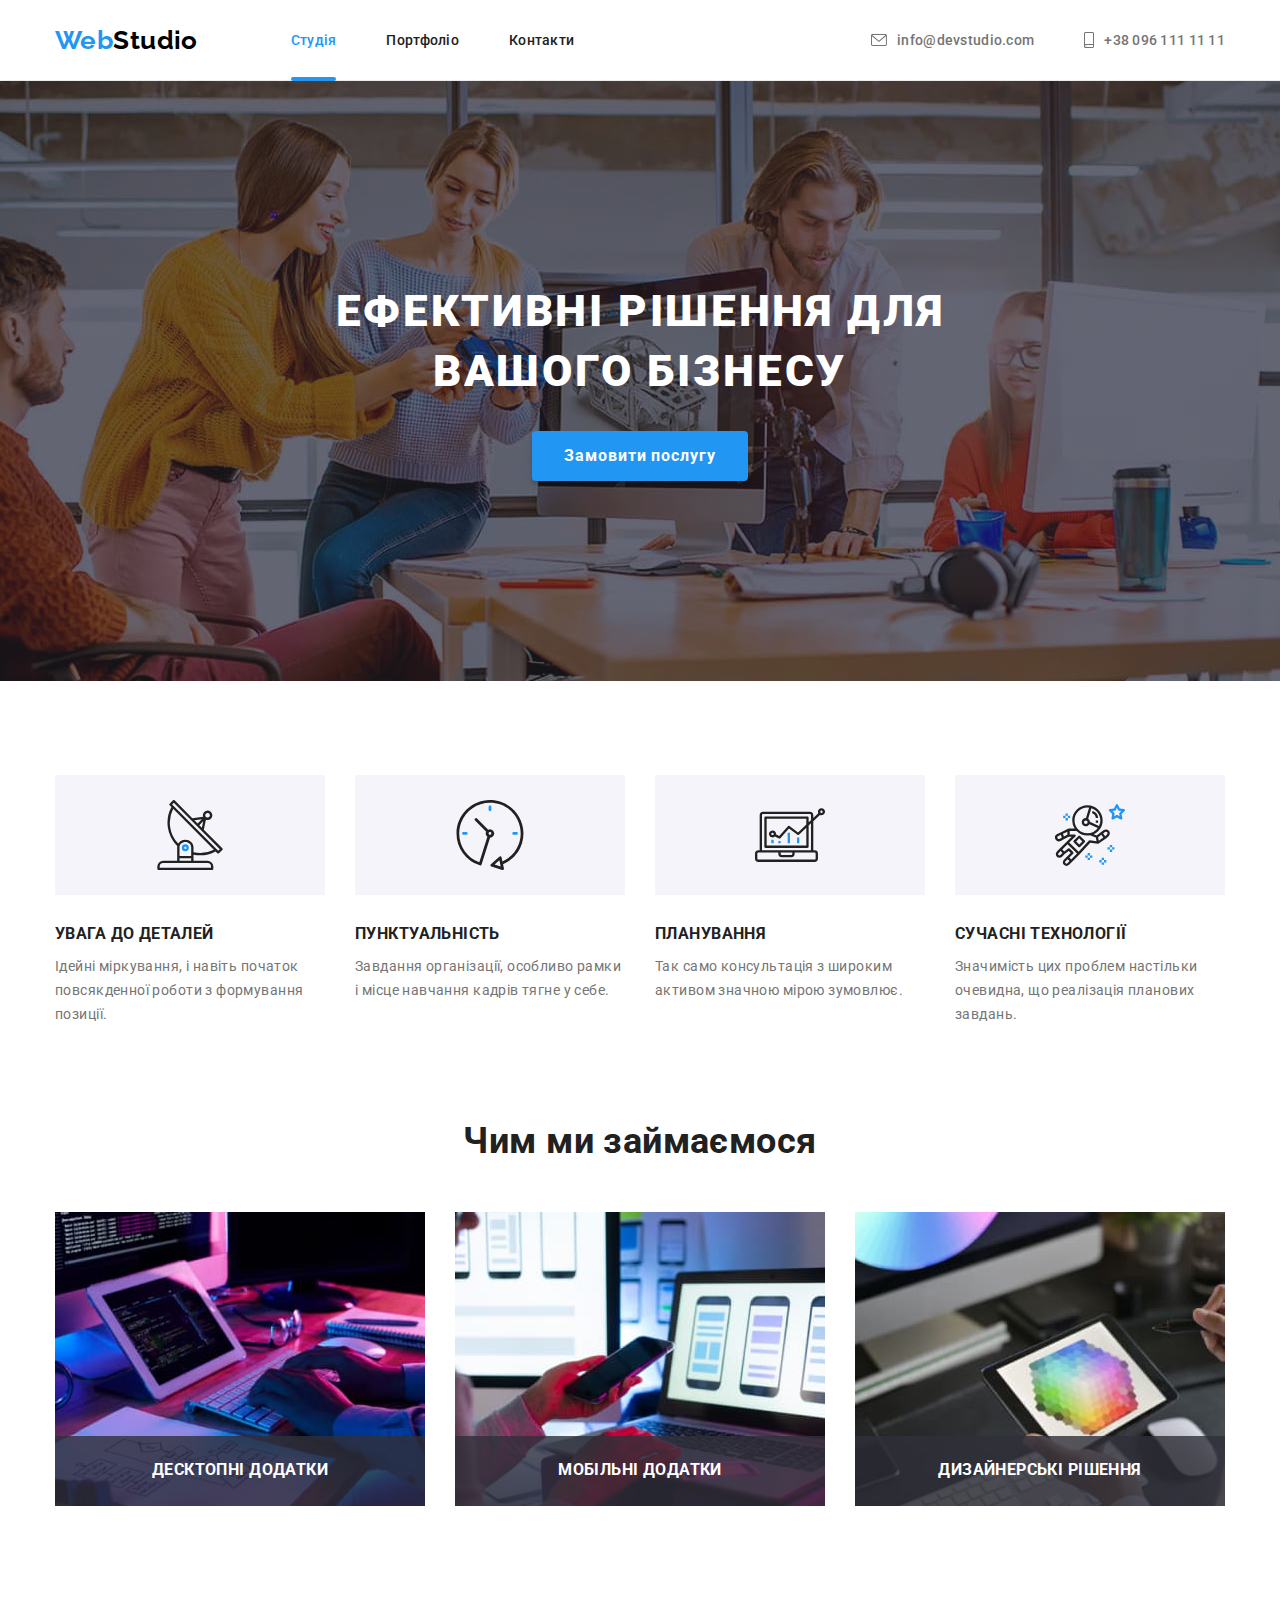
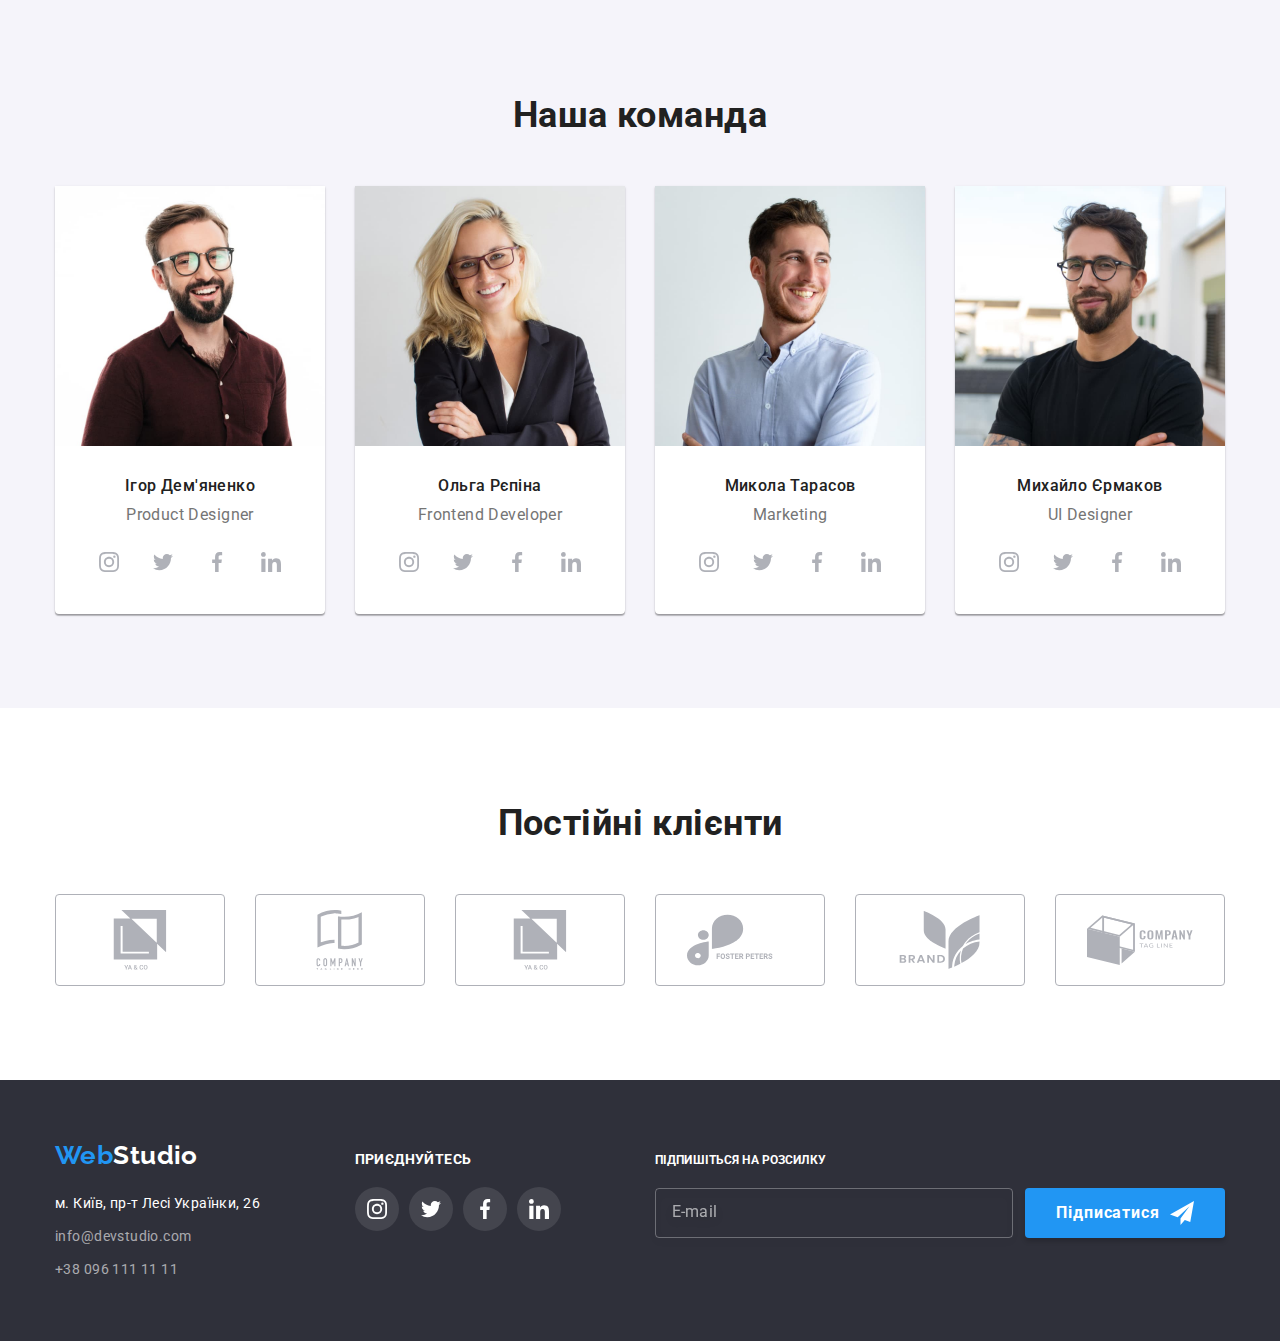
==== commit 5ea9def3: "Править помилки" ====
--- a/index.html
+++ b/index.html
@@ -12,12 +12,6 @@
     <link
       href="https://fonts.googleapis.com/css2?family=Raleway:wght@700&family=Roboto:wght@400;500;700;900&display=swap"
       rel="stylesheet"
-    />
-
-    <!-- Normalize -->
-    <link
-      rel="stylesheet"
-      href="https://cdnjs.cloudflare.com/ajax/libs/modern-normalize/1.1.0/modern-normalize.min.css"
     />
 
     <!-- Style -->
@@ -67,68 +61,6 @@
         <div class="container">
           <h1 class="hero__title">Ефективні рішення для вашого бізнесу</h1>
           <button class="hero__button" data-modal-open type="button">Замовити послугу</button>
-          <div class="backdrop is-hidden" data-modal>
-            <div class="modal">
-              <button class="modal__close-btn" type="button" data-modal-close>
-                <svg class="modal__icon" width="18px" height="18px">
-                  <use href="./images/icons.svg#close-black"></use>
-                </svg>
-              </button>
-              <form class="order-form" name="hero-order-form">
-                <strong class="order-form__title">Залиште свої дані, ми вам передзвонимо </strong>
-                <div class="user-data user-data--margin-bottom">
-                  <label class="field field--margin-bottom">
-                    <span class="field__name">Імʼя</span>
-                    <span class="field__input-wrapper">
-                      <input class="field__input" type="text" name="user-name" />
-                      <svg class="field__icon" width="18px" height="18px">
-                        <use href="./images/icons.svg#person-black"></use>
-                      </svg>
-                    </span>
-                  </label>
-                  <label class="field field--margin-bottom">
-                    <span class="field__name">Телефон</span>
-                    <span class="field__input-wrapper">
-                      <input class="field__input" type="tel" name="phone-number" />
-                      <svg class="field__icon" width="18px" height="18px">
-                        <use href="./images/icons.svg#phone-black"></use>
-                      </svg>
-                    </span>
-                  </label>
-                  <label class="field field--margin-bottom">
-                    <span class="field__name">Пошта</span>
-                    <span class="field__input-wrapper">
-                      <input class="field__input" type="email" name="mail-address" />
-                      <svg class="field__icon" width="18px" height="18px">
-                        <use href="./images/icons.svg#email-black"></use>
-                      </svg>
-                    </span>
-                  </label>
-                  <label class="field">
-                    <span class="field__name">Коментар</span>
-                    <textarea
-                      class="field__input field__textarea"
-                      placeholder="Введіть текст"
-                      name="coments"
-                    ></textarea>
-                  </label>
-                </div>
-                <div class="subscription-option subscription-option--margin-bottom">
-                  <label class="checkbox-field">
-                    <input class="checkbox-field__input" type="checkbox" name="public-offer" />
-                    <svg class="checkbox-field__icon" width="16px" height="15px">
-                      <use href="./images/icons.svg#icon-check"></use>
-                    </svg>
-                    <span
-                      >Погоджуюся з розсилкою та приймаю
-                      <a class="checkbox-field__link" href="">Умови договору</a></span
-                    >
-                  </label>
-                </div>
-                <button class="order-form__button" type="submit">Відправити</button>
-              </form>
-            </div>
-          </div>
         </div>
       </section>
 
@@ -565,13 +497,19 @@
           <address class="adress">
             <ul class="adress__list">
               <li class="adress__item">
-                <a class="adress__link" href="">м. Київ, пр-т Лесі Українки, 26</a>
+                <a class="adress__link adress__link--white-color" href=""
+                  >м. Київ, пр-т Лесі Українки, 26</a
+                >
               </li>
               <li class="adress__item">
-                <a class="adress__link" href="mailto:info@devstudio.com">info@devstudio.com</a>
+                <a class="adress__link adress__link--hover-focus" href="mailto:info@devstudio.com"
+                  >info@devstudio.com</a
+                >
               </li>
               <li class="adress__item">
-                <a class="adress__link" href="tel:+380961111111">+38 096 111 11 11</a>
+                <a class="adress__link adress__link--hover-focus" href="tel:+380961111111"
+                  >+38 096 111 11 11</a
+                >
               </li>
             </ul>
           </address>
@@ -647,6 +585,70 @@
       </div>
     </footer>
 
+    <!-- Modal -->
+    <div class="backdrop is-hidden" data-modal>
+      <div class="modal">
+        <button class="modal__close-btn" type="button" data-modal-close>
+          <svg class="modal__icon" width="18px" height="18px">
+            <use href="./images/icons.svg#close-black"></use>
+          </svg>
+        </button>
+        <form class="order-form" name="hero-order-form">
+          <strong class="order-form__title">Залиште свої дані, ми вам передзвонимо </strong>
+          <div class="user-data user-data--margin-bottom">
+            <label class="field field--margin-bottom">
+              <span class="field__name">Імʼя</span>
+              <span class="field__input-wrapper">
+                <input class="field__input" type="text" name="user-name" />
+                <svg class="field__icon" width="18px" height="18px">
+                  <use href="./images/icons.svg#person-black"></use>
+                </svg>
+              </span>
+            </label>
+            <label class="field field--margin-bottom">
+              <span class="field__name">Телефон</span>
+              <span class="field__input-wrapper">
+                <input class="field__input" type="tel" name="phone-number" />
+                <svg class="field__icon" width="18px" height="18px">
+                  <use href="./images/icons.svg#phone-black"></use>
+                </svg>
+              </span>
+            </label>
+            <label class="field field--margin-bottom">
+              <span class="field__name">Пошта</span>
+              <span class="field__input-wrapper">
+                <input class="field__input" type="email" name="mail-address" />
+                <svg class="field__icon" width="18px" height="18px">
+                  <use href="./images/icons.svg#email-black"></use>
+                </svg>
+              </span>
+            </label>
+            <label class="field">
+              <span class="field__name">Коментар</span>
+              <textarea
+                class="field__input field__textarea"
+                placeholder="Введіть текст"
+                name="coments"
+              ></textarea>
+            </label>
+          </div>
+          <div class="subscription-option subscription-option--margin-bottom">
+            <label class="checkbox-field">
+              <input class="checkbox-field__input" type="checkbox" name="public-offer" />
+              <svg class="checkbox-field__icon" width="16px" height="15px">
+                <use href="./images/icons.svg#icon-check"></use>
+              </svg>
+              <span
+                >Погоджуюся з розсилкою та приймаю
+                <a class="checkbox-field__link" href="">Умови договору</a></span
+              >
+            </label>
+          </div>
+          <button class="order-form__button" type="submit">Відправити</button>
+        </form>
+      </div>
+    </div>
+
     <script src="./js/modal.js"></script>
   </body>
 </html>
--- a/css/main.min.css
+++ b/css/main.min.css
@@ -1 +1 @@
-.visually-hidden{position:absolute;white-space:nowrap;width:1px;height:1px;overflow:hidden;border:0;padding:0;clip:rect(0 0 0 0);-webkit-clip-path:inset(50%);clip-path:inset(50%);margin:-1px}.container{max-width:1200px;margin-left:auto;margin-right:auto;padding:0 15px}.portfolio,.btn-list,.adress__list,.clients,.social-networks,.team-card-set,.services-list,.advantages-set,.contact,.nav__list{padding:0;margin:0;list-style:none}.body{font-family:Roboto,sans-serif;font-size:14px;letter-spacing:.03em;color:#757575;background-color:#fff}.section{padding:94px 0;max-width:1600px;margin-right:auto;margin-left:auto}.section-title{margin-top:0;margin-bottom:50px;font-size:36px;line-height:1.17;text-align:center;color:#212121}.section--secondary-bg-color{background-color:#f5f4fa}.header{border-bottom:1px solid #ececec}.header__container{display:-webkit-box;display:-ms-flexbox;display:flex;-webkit-box-align:center;-ms-flex-align:center;align-items:center;-webkit-box-pack:justify;-ms-flex-pack:justify;justify-content:space-between}.nav{display:-webkit-box;display:-ms-flexbox;display:flex;-webkit-box-align:center;-ms-flex-align:center;align-items:center;gap:93px}.nav__list{display:-webkit-box;display:-ms-flexbox;display:flex}.nav__item:not(:last-child){margin-right:50px}.nav__link{display:inline-block;padding-top:32px;padding-bottom:32px;font-weight:500;line-height:1.1428571429;letter-spacing:.02em;color:#212121;text-decoration:none;-webkit-transition:color 250ms cubic-bezier(0.4, 0, 0.2, 1);transition:color 250ms cubic-bezier(0.4, 0, 0.2, 1)}.nav__link:hover,.nav__link:focus{color:#2196f3}.nav__link--current{position:relative;color:#2196f3}.nav__link--current::after{position:absolute;left:0;bottom:-1px;display:block;content:"";background-color:#2196f3;border-radius:2px;width:100%;height:4px}.logo{display:block;font-family:Raleway,sans-serif;font-weight:700;font-size:26px;line-height:1.1923076923;color:#000;text-decoration:none}.logo--accent{color:#2196f3}.contact{display:-webkit-box;display:-ms-flexbox;display:flex}.contact__item:not(:last-child){margin-right:50px}.contact__link{display:-webkit-box;display:-ms-flexbox;display:flex;gap:10px;-webkit-box-align:center;-ms-flex-align:center;align-items:center;padding-top:32px;padding-bottom:32px;font-weight:500;line-height:1.1428571429;letter-spacing:.02em;color:currentColor;text-decoration:none;-webkit-transition:color 250ms cubic-bezier(0.4, 0, 0.2, 1);transition:color 250ms cubic-bezier(0.4, 0, 0.2, 1)}.contact__link:hover,.contact__link:focus{color:#2196f3}.contact__icon{fill:currentColor}.hero{padding-top:200px;padding-bottom:200px;background-color:#c4c4c4;text-align:center;max-width:1600px;margin-right:auto;margin-left:auto;background-image:-webkit-gradient(linear, left top, right top, from(rgba(47, 48, 58, 0.4)), to(rgba(47, 48, 58, 0.4))),url(../images/bg/hero-bg.jpeg);background-image:linear-gradient(to right, rgba(47, 48, 58, 0.4), rgba(47, 48, 58, 0.4)),url(../images/bg/hero-bg.jpeg);background-repeat:no-repeat;background-position:center;background-size:cover}.hero__title{margin-top:0;margin-bottom:30px;margin-left:auto;margin-right:auto;width:696px;font-weight:900;font-size:44px;line-height:1.3636363636;letter-spacing:.06em;text-transform:uppercase;color:#fff}.hero__button{padding:10px 32px;font-weight:700;font-size:16px;line-height:1.875;letter-spacing:.06em;color:#fff;background-color:#2196f3;border:none;-webkit-box-shadow:0px 4px 4px rgba(0,0,0,.15);box-shadow:0px 4px 4px rgba(0,0,0,.15);border-radius:4px;cursor:pointer}.backdrop{position:fixed;top:0;left:0;width:100%;height:100%;background-color:rgba(0,0,0,.2);opacity:1;visibility:visible;z-index:999;-webkit-transition:opacity 250ms cubic-bezier(0.4, 0, 0.2, 1),visibility 250ms cubic-bezier(0.4, 0, 0.2, 1);transition:opacity 250ms cubic-bezier(0.4, 0, 0.2, 1),visibility 250ms cubic-bezier(0.4, 0, 0.2, 1)}.backdrop.is-hidden{visibility:hidden;opacity:0;pointer-events:none}.modal{position:absolute;top:50%;left:50%;-webkit-transform:translate(-50%, -50%) scale(1);transform:translate(-50%, -50%) scale(1);opacity:1;width:528px;padding:40px;background-color:#fff;-webkit-box-shadow:0px 1px 3px rgba(0,0,0,.12),0px 1px 1px rgba(0,0,0,.14),0px 2px 1px rgba(0,0,0,.2);box-shadow:0px 1px 3px rgba(0,0,0,.12),0px 1px 1px rgba(0,0,0,.14),0px 2px 1px rgba(0,0,0,.2);border-radius:4px;-webkit-transition:opacity 250ms cubic-bezier(0.4, 0, 0.2, 1),-webkit-transform 250ms cubic-bezier(0.4, 0, 0.2, 1);transition:opacity 250ms cubic-bezier(0.4, 0, 0.2, 1),-webkit-transform 250ms cubic-bezier(0.4, 0, 0.2, 1);transition:transform 250ms cubic-bezier(0.4, 0, 0.2, 1),opacity 250ms cubic-bezier(0.4, 0, 0.2, 1);transition:transform 250ms cubic-bezier(0.4, 0, 0.2, 1),opacity 250ms cubic-bezier(0.4, 0, 0.2, 1),-webkit-transform 250ms cubic-bezier(0.4, 0, 0.2, 1)}.backdrop.is-hidden .modal{-webkit-transform:translate(-50%, -50%) scale(0.9);transform:translate(-50%, -50%) scale(0.9);opacity:0}.modal__close-btn{display:-webkit-box;display:-ms-flexbox;display:flex;-webkit-box-align:center;-ms-flex-align:center;align-items:center;-webkit-box-pack:center;-ms-flex-pack:center;justify-content:center;position:absolute;top:8px;right:8px;padding:0;width:30px;height:30px;border:1px solid rgba(0,0,0,.1);background-color:inherit;border-radius:50%;cursor:pointer;-webkit-transition:fill 250ms cubic-bezier(0.4, 0, 0.2, 1);transition:fill 250ms cubic-bezier(0.4, 0, 0.2, 1)}.modal__close-btn:hover,.modal__close-btn:focus{fill:#2196f3}.order-form__title{display:block;font-size:20px;line-height:1.15;text-align:center;color:#212121;margin-top:0;margin-bottom:12px}.order-form__button{font-family:inherit;font-weight:700;font-size:16px;line-height:1.875;text-align:center;letter-spacing:.06em;color:#fff;background:#2196f3;-webkit-box-shadow:0px 4px 4px rgba(0,0,0,0);box-shadow:0px 4px 4px rgba(0,0,0,0);border:rgba(0,0,0,0);border-radius:4px;min-width:200px;min-height:50px;cursor:pointer;-webkit-transition:-webkit-box-shadow 250ms cubic-bezier(0.4, 0, 0.2, 1);transition:-webkit-box-shadow 250ms cubic-bezier(0.4, 0, 0.2, 1);transition:box-shadow 250ms cubic-bezier(0.4, 0, 0.2, 1);transition:box-shadow 250ms cubic-bezier(0.4, 0, 0.2, 1), -webkit-box-shadow 250ms cubic-bezier(0.4, 0, 0.2, 1)}.order-form__button:hover,.order-form__button:focus{-webkit-box-shadow:0px 4px 4px rgba(0,0,0,.15);box-shadow:0px 4px 4px rgba(0,0,0,.15)}.user-data{display:block;width:100%}.user-data--margin-bottom{margin-bottom:20px}.field{display:block;width:100%;text-align:start}.field--margin-bottom{margin-bottom:10px}.field__name{display:block;margin-bottom:4px;width:100%;font-size:12px;line-height:1.1666666667;letter-spacing:.01em}.field__input-wrapper{display:block;position:relative;width:100%}.field__icon{position:absolute;top:50%;left:12px;-webkit-transform:translate(0, -50%);transform:translate(0, -50%);-webkit-transition:fill 250ms cubic-bezier(0.4, 0, 0.2, 1);transition:fill 250ms cubic-bezier(0.4, 0, 0.2, 1)}.field__input{display:block;width:100%;min-height:40px;padding-left:42px;border:1px solid rgba(33,33,33,.2);border-radius:4px;font-size:12px;line-height:1.1666666667;letter-spacing:.01em;color:currentColor;-webkit-transition:border-color 250ms cubic-bezier(0.4, 0, 0.2, 1);transition:border-color 250ms cubic-bezier(0.4, 0, 0.2, 1)}.field__input:focus+.field__icon{fill:#2196f3}.field__input:focus{border-color:#2196f3;outline:none}.field__textarea{resize:none;min-height:120px;padding:12px 16px}.field__input::-webkit-input-placeholder{font-size:12px;line-height:1.1666666667;letter-spacing:.01em;color:rgba(117,117,117,.5)}.field__input::-moz-placeholder{font-size:12px;line-height:1.1666666667;letter-spacing:.01em;color:rgba(117,117,117,.5)}.field__input:-ms-input-placeholder{font-size:12px;line-height:1.1666666667;letter-spacing:.01em;color:rgba(117,117,117,.5)}.field__input::-ms-input-placeholder{font-size:12px;line-height:1.1666666667;letter-spacing:.01em;color:rgba(117,117,117,.5)}.field__input::placeholder{font-size:12px;line-height:1.1666666667;letter-spacing:.01em;color:rgba(117,117,117,.5)}.subscription-option{width:100%}.subscription-option--margin-bottom{margin-bottom:30px}.checkbox-field{position:relative;display:-webkit-box;display:-ms-flexbox;display:flex;-webkit-box-align:center;-ms-flex-align:center;align-items:center;-webkit-box-pack:center;-ms-flex-pack:center;justify-content:center;line-height:1.7142857143}.checkbox-field__input{position:absolute;white-space:nowrap;width:1px;height:1px;overflow:hidden;border:0;padding:0;clip:rect(0 0 0 0);-webkit-clip-path:inset(50%);clip-path:inset(50%);margin:-1px}.checkbox-field__icon{margin-right:10px;fill:rgba(0,0,0,0);border:2px solid #212121;border-radius:4px;-webkit-transition:fill 250ms cubic-bezier(0.4, 0, 0.2, 1),background-color 250ms cubic-bezier(0.4, 0, 0.2, 1),border 250ms cubic-bezier(0.4, 0, 0.2, 1);transition:fill 250ms cubic-bezier(0.4, 0, 0.2, 1),background-color 250ms cubic-bezier(0.4, 0, 0.2, 1),border 250ms cubic-bezier(0.4, 0, 0.2, 1)}.checkbox-field__input:checked+.checkbox-field__icon{border:2px solid rgba(0,0,0,0);fill:#fff;background-color:#2196f3}.checkbox-field__input:focus+.checkbox-field__icon{border:2px solid #2196f3}.checkbox-field__link{color:#2196f3}.advantage-section--padding-top{padding-top:94px;padding-bottom:0}.advantages-set{display:-webkit-box;display:-ms-flexbox;display:flex;gap:30px}.advantages-set__item{-ms-flex-preferred-size:270px;flex-basis:270px}.advantages-set__icon-box{display:-webkit-box;display:-ms-flexbox;display:flex;-webkit-box-align:center;-ms-flex-align:center;align-items:center;-webkit-box-pack:center;-ms-flex-pack:center;justify-content:center;min-height:120px;margin-bottom:30px;background-color:#f5f4fa}.advantages-set__title{margin-top:0;margin-bottom:10px;line-height:1.1428571429;text-transform:uppercase;color:#212121}.advantages-set__text{margin-top:0;margin-bottom:0;line-height:1.7142857143}.services-list{display:-webkit-box;display:-ms-flexbox;display:flex;-webkit-box-pack:justify;-ms-flex-pack:justify;justify-content:space-between}.services-card{position:relative}.services-card__img{display:block}.services-card__title{position:absolute;left:0;bottom:0;width:100%;margin:0;padding:27px 0;min-height:70px;line-height:.875;text-align:center;text-transform:uppercase;color:#fff;background:rgba(47,48,58,.8)}.team-card-set{display:-webkit-box;display:-ms-flexbox;display:flex;-webkit-box-pack:justify;-ms-flex-pack:justify;justify-content:space-between}.employee-card{text-align:center;width:270px;background:#fff;-webkit-box-shadow:0px 1px 3px rgba(0,0,0,.12),0px 1px 1px rgba(0,0,0,.14),0px 2px 1px rgba(0,0,0,.2);box-shadow:0px 1px 3px rgba(0,0,0,.12),0px 1px 1px rgba(0,0,0,.14),0px 2px 1px rgba(0,0,0,.2);border-radius:0px 0px 4px 4px}.employee-card__img{display:block;margin-top:0;margin-bottom:0}.employee-card__title{margin-top:0;margin-bottom:10px;padding-top:30px;font-weight:500;font-size:16px;line-height:1.1875;color:#212121}.employee-card__position{margin-top:0;margin-bottom:0;padding-bottom:16px;font-size:16px;line-height:1.1875}.social-networks{display:-webkit-box;display:-ms-flexbox;display:flex;gap:10px;-webkit-box-pack:center;-ms-flex-pack:center;justify-content:center}.social-networks--margin-bottom{margin-bottom:30px}.social-networks__link{display:-webkit-box;display:-ms-flexbox;display:flex;-webkit-box-align:center;-ms-flex-align:center;align-items:center;-webkit-box-pack:center;-ms-flex-pack:center;justify-content:center;min-width:44px;min-height:44px;border-radius:50%;text-decoration:none;fill:#afb1b8;-webkit-transition:fill 250ms cubic-bezier(0.4, 0, 0.2, 1),background-color 250ms cubic-bezier(0.4, 0, 0.2, 1);transition:fill 250ms cubic-bezier(0.4, 0, 0.2, 1),background-color 250ms cubic-bezier(0.4, 0, 0.2, 1)}.social-networks__link--white{fill:#fff;background-color:rgba(255,255,255,.1)}.social-networks__link:hover,.social-networks__link:focus{fill:#fff;background-color:#2196f3}.clients{display:-webkit-box;display:-ms-flexbox;display:flex;gap:30px;-webkit-box-pack:center;-ms-flex-pack:center;justify-content:center}.clients__link{display:-webkit-box;display:-ms-flexbox;display:flex;min-width:170px;min-height:92px;-webkit-box-pack:center;-ms-flex-pack:center;justify-content:center;-webkit-box-align:center;-ms-flex-align:center;align-items:center;text-decoration:none;fill:#afb1b8;border:1px solid #afb1b8;border-radius:4px;-webkit-transition:fill 250ms cubic-bezier(0.4, 0, 0.2, 1),border 250ms cubic-bezier(0.4, 0, 0.2, 1);transition:fill 250ms cubic-bezier(0.4, 0, 0.2, 1),border 250ms cubic-bezier(0.4, 0, 0.2, 1)}.clients__link:hover,.clients__link:focus{fill:#2196f3;border:1px solid #2196f3}.footer{padding-top:60px;padding-bottom:60px;background-color:#2f303a}.footer__container{display:-webkit-box;display:-ms-flexbox;display:flex;-webkit-box-align:baseline;-ms-flex-align:baseline;align-items:baseline;-webkit-box-pack:justify;-ms-flex-pack:justify;justify-content:space-between}.footer__logo{color:#fff;margin-bottom:20px}.footer__text-title{margin-top:0;margin-bottom:20px;font-style:normal;font-weight:700;line-height:1.1428571429;text-transform:uppercase;color:#fff}.adress{font-style:inherit}.adress__item:not(:last-child){margin-bottom:9px}.adress__link{line-height:1.7142857143;color:rgba(255,255,255,.6);text-decoration:none;-webkit-transition:color 250ms cubic-bezier(0.4, 0, 0.2, 1);transition:color 250ms cubic-bezier(0.4, 0, 0.2, 1)}.adress__link:hover,.adress__link:focus{color:#2196f3}.footer-form{display:-webkit-box;display:-ms-flexbox;display:flex;gap:12px;-webkit-box-align:end;-ms-flex-align:end;align-items:flex-end;-webkit-box-pack:center;-ms-flex-pack:center;justify-content:center}.footer-form__name{display:block;margin-top:0;margin-bottom:20px;font-style:normal;font-weight:700;line-height:1.1428571429;text-transform:uppercase;color:#fff}.footer-form__input{padding-left:16px;min-width:358px;min-height:50px;background-color:rgba(0,0,0,0);border:1px solid rgba(255,255,255,.3);-webkit-filter:drop-shadow(0px 4px 4px rgba(0, 0, 0, 0.15));filter:drop-shadow(0px 4px 4px rgba(0, 0, 0, 0.15));border-radius:4px;color:#fff;-webkit-transition:border-color 250ms cubic-bezier(0.4, 0, 0.2, 1);transition:border-color 250ms cubic-bezier(0.4, 0, 0.2, 1)}.footer-form__input::-webkit-input-placeholder{font-size:16px;line-height:1.25;color:rgba(255,255,255,.6)}.footer-form__input::-moz-placeholder{font-size:16px;line-height:1.25;color:rgba(255,255,255,.6)}.footer-form__input:-ms-input-placeholder{font-size:16px;line-height:1.25;color:rgba(255,255,255,.6)}.footer-form__input::-ms-input-placeholder{font-size:16px;line-height:1.25;color:rgba(255,255,255,.6)}.footer-form__input::placeholder{font-size:16px;line-height:1.25;color:rgba(255,255,255,.6)}.footer-form__input:focus{border-color:#2196f3;outline:none}.footer-form__btn{display:-webkit-box;display:-ms-flexbox;display:flex;gap:10px;-webkit-box-align:center;-ms-flex-align:center;align-items:center;-webkit-box-pack:center;-ms-flex-pack:center;justify-content:center;background:#2196f3;-webkit-box-shadow:0px 4px 4px rgba(0,0,0,.15);box-shadow:0px 4px 4px rgba(0,0,0,.15);border-radius:4px;border:1px solid rgba(0,0,0,0);font-weight:700;font-size:16px;line-height:1.875;letter-spacing:.06em;color:#fff;min-height:50px;min-width:200px;margin:0;padding:0;cursor:pointer}.footer-form__icon{fill:#fff}.btn-list{display:-webkit-box;display:-ms-flexbox;display:flex;-webkit-box-pack:center;-ms-flex-pack:center;justify-content:center}.btn-list--margin-bottom{margin-bottom:50px}.btn-list__item:not(:last-child){margin-right:8px}.button{display:inline-block;border-radius:4px;border:1px solid rgba(0,0,0,0);padding:6px 22px;min-width:73px;font-family:inherit;font-weight:500;font-size:16px;line-height:1.625;color:#212121;background-color:#f5f4fa;-webkit-box-shadow:0px 1px 1px rgba(0,0,0,0),0px 4px 4px rgba(0,0,0,0),1px 4px 6px rgba(0,0,0,0);box-shadow:0px 1px 1px rgba(0,0,0,0),0px 4px 4px rgba(0,0,0,0),1px 4px 6px rgba(0,0,0,0);cursor:pointer;-webkit-transition:color 250ms cubic-bezier(0.4, 0, 0.2, 1),background-color 250ms cubic-bezier(0.4, 0, 0.2, 1),-webkit-box-shadow 250ms cubic-bezier(0.4, 0, 0.2, 1);transition:color 250ms cubic-bezier(0.4, 0, 0.2, 1),background-color 250ms cubic-bezier(0.4, 0, 0.2, 1),-webkit-box-shadow 250ms cubic-bezier(0.4, 0, 0.2, 1);transition:color 250ms cubic-bezier(0.4, 0, 0.2, 1),background-color 250ms cubic-bezier(0.4, 0, 0.2, 1),box-shadow 250ms cubic-bezier(0.4, 0, 0.2, 1);transition:color 250ms cubic-bezier(0.4, 0, 0.2, 1),background-color 250ms cubic-bezier(0.4, 0, 0.2, 1),box-shadow 250ms cubic-bezier(0.4, 0, 0.2, 1),-webkit-box-shadow 250ms cubic-bezier(0.4, 0, 0.2, 1)}.button--current{background-color:#2196f3;color:#fff}.button:hover,.button:focus{color:#fff;background-color:#2196f3;-webkit-box-shadow:0px 1px 1px rgba(0,0,0,.12),0px 4px 4px rgba(0,0,0,.06),1px 4px 6px rgba(0,0,0,.16);box-shadow:0px 1px 1px rgba(0,0,0,.12),0px 4px 4px rgba(0,0,0,.06),1px 4px 6px rgba(0,0,0,.16)}.portfolio{display:-webkit-box;display:-ms-flexbox;display:flex;-ms-flex-wrap:wrap;flex-wrap:wrap;gap:30px}.portfolio__link{display:inline-block;color:currentColor;text-decoration:none;-webkit-box-shadow:0px 1px 1px rgba(0,0,0,0),0px 4px 4px rgba(0,0,0,0),1px 4px 6px rgba(0,0,0,0);box-shadow:0px 1px 1px rgba(0,0,0,0),0px 4px 4px rgba(0,0,0,0),1px 4px 6px rgba(0,0,0,0);-webkit-transition:-webkit-box-shadow 250ms cubic-bezier(0.4, 0, 0.2, 1);transition:-webkit-box-shadow 250ms cubic-bezier(0.4, 0, 0.2, 1);transition:box-shadow 250ms cubic-bezier(0.4, 0, 0.2, 1);transition:box-shadow 250ms cubic-bezier(0.4, 0, 0.2, 1), -webkit-box-shadow 250ms cubic-bezier(0.4, 0, 0.2, 1)}.portfolio__link:hover,.portfolio__link:focus{-webkit-box-shadow:0px 1px 1px rgba(0,0,0,.12),0px 4px 4px rgba(0,0,0,.06),1px 4px 6px rgba(0,0,0,.16);box-shadow:0px 1px 1px rgba(0,0,0,.12),0px 4px 4px rgba(0,0,0,.06),1px 4px 6px rgba(0,0,0,.16)}.portfolio__overlay-box{position:relative;overflow:hidden}.portfolio__img{display:block}.portfolio__overlay-text{position:absolute;top:0;left:0;margin:0;padding:63px 24px;font-weight:400;font-size:18px;line-height:1.5555555556;color:#fff;background-color:rgba(33,150,243,.9);-webkit-transform:translateY(100%);transform:translateY(100%);-webkit-transition:-webkit-transform 250ms cubic-bezier(0.4, 0, 0.2, 1);transition:-webkit-transform 250ms cubic-bezier(0.4, 0, 0.2, 1);transition:transform 250ms cubic-bezier(0.4, 0, 0.2, 1);transition:transform 250ms cubic-bezier(0.4, 0, 0.2, 1), -webkit-transform 250ms cubic-bezier(0.4, 0, 0.2, 1)}.portfolio__link:hover .portfolio__overlay-text,.portfolio__link:hover .portfolio__overlay-text{-webkit-transform:translateY(0);transform:translateY(0)}.portfolio__meta{padding:20px 24px;border-right:1px solid #eee;border-bottom:1px solid #eee;border-left:1px solid #eee}.portfolio__title{margin-top:0;margin-bottom:4px;font-size:18px;line-height:2;letter-spacing:.06em;color:#212121}.portfolio__text{margin-top:0;margin-bottom:0;font-size:16px;line-height:1.875}/*# sourceMappingURL=main.min.css.map */+.portfolio,.btn-list,.adress__list,.clients,.social-networks,.team-card-set,.services-list,.advantages-set,.contact,.nav__list{padding:0;margin:0;list-style:none}/*! modern-normalize v0.6.0 | MIT License | https://github.com/sindresorhus/modern-normalize */*,*::before,*::after{-webkit-box-sizing:border-box;box-sizing:border-box}:root{-moz-tab-size:4;-o-tab-size:4;tab-size:4}html{line-height:1.15;-webkit-text-size-adjust:100%}body{margin:0}body{font-family:system-ui,-apple-system,"Segoe UI",Roboto,Helvetica,Arial,sans-serif,"Apple Color Emoji","Segoe UI Emoji"}hr{height:0}abbr[title]{-webkit-text-decoration:underline dotted;text-decoration:underline dotted}b,strong{font-weight:bolder}code,kbd,samp,pre{font-family:SFMono-Regular,Consolas,"Liberation Mono",Menlo,monospace;font-size:1em}small{font-size:80%}sub,sup{font-size:75%;line-height:0;position:relative;vertical-align:baseline}sub{bottom:-0.25em}sup{top:-0.5em}button,input,optgroup,select,textarea{font-family:inherit;font-size:100%;line-height:1.15;margin:0}button,select{text-transform:none}button,[type=button],[type=reset],[type=submit]{-webkit-appearance:button}button::-moz-focus-inner,[type=button]::-moz-focus-inner,[type=reset]::-moz-focus-inner,[type=submit]::-moz-focus-inner{border-style:none;padding:0}button:-moz-focusring,[type=button]:-moz-focusring,[type=reset]:-moz-focusring,[type=submit]:-moz-focusring{outline:1px dotted ButtonText}fieldset{padding:.35em .75em .625em}legend{padding:0}progress{vertical-align:baseline}[type=number]::-webkit-inner-spin-button,[type=number]::-webkit-outer-spin-button{height:auto}[type=search]{-webkit-appearance:textfield;outline-offset:-2px}[type=search]::-webkit-search-decoration{-webkit-appearance:none}::-webkit-file-upload-button{-webkit-appearance:button;font:inherit}summary{display:list-item}.visually-hidden{position:absolute;white-space:nowrap;width:1px;height:1px;overflow:hidden;border:0;padding:0;clip:rect(0 0 0 0);-webkit-clip-path:inset(50%);clip-path:inset(50%);margin:-1px}.body{font-family:Roboto,sans-serif;font-size:14px;letter-spacing:.03em;color:#757575;background-color:#fff}.section{padding:94px 0;max-width:1600px;margin-right:auto;margin-left:auto}.section-title{margin-top:0;margin-bottom:50px;font-size:36px;line-height:1.17;text-align:center;color:#212121}.section--secondary-bg-color{background-color:#f5f4fa}.container{max-width:1200px;margin-left:auto;margin-right:auto;padding:0 15px}.backdrop{position:fixed;top:0;left:0;width:100%;height:100%;background-color:rgba(0,0,0,.2);opacity:1;visibility:visible;z-index:999;-webkit-transition:opacity 250ms cubic-bezier(0.4, 0, 0.2, 1),visibility 250ms cubic-bezier(0.4, 0, 0.2, 1);transition:opacity 250ms cubic-bezier(0.4, 0, 0.2, 1),visibility 250ms cubic-bezier(0.4, 0, 0.2, 1)}.backdrop.is-hidden{visibility:hidden;opacity:0;pointer-events:none}.modal{position:absolute;top:50%;left:50%;-webkit-transform:translate(-50%, -50%) scale(1);transform:translate(-50%, -50%) scale(1);opacity:1;width:528px;padding:40px;background-color:#fff;-webkit-box-shadow:0px 1px 3px rgba(0,0,0,.12),0px 1px 1px rgba(0,0,0,.14),0px 2px 1px rgba(0,0,0,.2);box-shadow:0px 1px 3px rgba(0,0,0,.12),0px 1px 1px rgba(0,0,0,.14),0px 2px 1px rgba(0,0,0,.2);border-radius:4px;-webkit-transition:opacity 250ms cubic-bezier(0.4, 0, 0.2, 1),-webkit-transform 250ms cubic-bezier(0.4, 0, 0.2, 1);transition:opacity 250ms cubic-bezier(0.4, 0, 0.2, 1),-webkit-transform 250ms cubic-bezier(0.4, 0, 0.2, 1);transition:transform 250ms cubic-bezier(0.4, 0, 0.2, 1),opacity 250ms cubic-bezier(0.4, 0, 0.2, 1);transition:transform 250ms cubic-bezier(0.4, 0, 0.2, 1),opacity 250ms cubic-bezier(0.4, 0, 0.2, 1),-webkit-transform 250ms cubic-bezier(0.4, 0, 0.2, 1)}.backdrop.is-hidden .modal{-webkit-transform:translate(-50%, -50%) scale(0.9);transform:translate(-50%, -50%) scale(0.9);opacity:0}.modal__close-btn{display:-webkit-box;display:-ms-flexbox;display:flex;-webkit-box-align:center;-ms-flex-align:center;align-items:center;-webkit-box-pack:center;-ms-flex-pack:center;justify-content:center;position:absolute;top:8px;right:8px;padding:0;width:30px;height:30px;border:1px solid rgba(0,0,0,.1);background-color:inherit;border-radius:50%;cursor:pointer;-webkit-transition:fill 250ms cubic-bezier(0.4, 0, 0.2, 1);transition:fill 250ms cubic-bezier(0.4, 0, 0.2, 1)}.modal__close-btn:hover,.modal__close-btn:focus{fill:#2196f3}.order-form__title{display:block;font-size:20px;line-height:1.15;text-align:center;color:#212121;margin-top:0;margin-bottom:12px}.order-form__button{display:block;margin-right:auto;margin-left:auto;font-family:inherit;font-weight:700;font-size:16px;line-height:1.875;text-align:center;letter-spacing:.06em;color:#fff;background:#2196f3;-webkit-box-shadow:0px 4px 4px rgba(0,0,0,0);box-shadow:0px 4px 4px rgba(0,0,0,0);border:rgba(0,0,0,0);border-radius:4px;min-width:200px;min-height:50px;cursor:pointer;-webkit-transition:-webkit-box-shadow 250ms cubic-bezier(0.4, 0, 0.2, 1);transition:-webkit-box-shadow 250ms cubic-bezier(0.4, 0, 0.2, 1);transition:box-shadow 250ms cubic-bezier(0.4, 0, 0.2, 1);transition:box-shadow 250ms cubic-bezier(0.4, 0, 0.2, 1), -webkit-box-shadow 250ms cubic-bezier(0.4, 0, 0.2, 1)}.order-form__button:hover,.order-form__button:focus{-webkit-box-shadow:0px 4px 4px rgba(0,0,0,.15);box-shadow:0px 4px 4px rgba(0,0,0,.15)}.user-data{display:block;width:100%}.user-data--margin-bottom{margin-bottom:20px}.field{display:block;width:100%;text-align:start}.field--margin-bottom{margin-bottom:10px}.field__name{display:block;margin-bottom:4px;width:100%;font-size:12px;line-height:1.1666666667;letter-spacing:.01em}.field__input-wrapper{display:block;position:relative;width:100%}.field__icon{position:absolute;top:50%;left:12px;-webkit-transform:translate(0, -50%);transform:translate(0, -50%);-webkit-transition:fill 250ms cubic-bezier(0.4, 0, 0.2, 1);transition:fill 250ms cubic-bezier(0.4, 0, 0.2, 1)}.field__input{display:block;width:100%;min-height:40px;padding-left:42px;border:1px solid rgba(33,33,33,.2);border-radius:4px;font-size:12px;line-height:1.1666666667;letter-spacing:.01em;color:currentColor;-webkit-transition:border-color 250ms cubic-bezier(0.4, 0, 0.2, 1);transition:border-color 250ms cubic-bezier(0.4, 0, 0.2, 1)}.field__input:focus+.field__icon{fill:#2196f3}.field__input:focus{border-color:#2196f3;outline:none}.field__textarea{resize:none;min-height:120px;padding:12px 16px}.field__input::-webkit-input-placeholder{font-size:12px;line-height:1.1666666667;letter-spacing:.01em;color:rgba(117,117,117,.5)}.field__input::-moz-placeholder{font-size:12px;line-height:1.1666666667;letter-spacing:.01em;color:rgba(117,117,117,.5)}.field__input:-ms-input-placeholder{font-size:12px;line-height:1.1666666667;letter-spacing:.01em;color:rgba(117,117,117,.5)}.field__input::-ms-input-placeholder{font-size:12px;line-height:1.1666666667;letter-spacing:.01em;color:rgba(117,117,117,.5)}.field__input::placeholder{font-size:12px;line-height:1.1666666667;letter-spacing:.01em;color:rgba(117,117,117,.5)}.subscription-option{width:100%}.subscription-option--margin-bottom{margin-bottom:30px}.checkbox-field{position:relative;display:-webkit-box;display:-ms-flexbox;display:flex;-webkit-box-align:center;-ms-flex-align:center;align-items:center;-webkit-box-pack:center;-ms-flex-pack:center;justify-content:center;line-height:1.7142857143}.checkbox-field__input{position:absolute;white-space:nowrap;width:1px;height:1px;overflow:hidden;border:0;padding:0;clip:rect(0 0 0 0);-webkit-clip-path:inset(50%);clip-path:inset(50%);margin:-1px}.checkbox-field__icon{margin-right:10px;fill:rgba(0,0,0,0);border:2px solid #212121;border-radius:4px;-webkit-transition:fill 250ms cubic-bezier(0.4, 0, 0.2, 1),background-color 250ms cubic-bezier(0.4, 0, 0.2, 1),border 250ms cubic-bezier(0.4, 0, 0.2, 1);transition:fill 250ms cubic-bezier(0.4, 0, 0.2, 1),background-color 250ms cubic-bezier(0.4, 0, 0.2, 1),border 250ms cubic-bezier(0.4, 0, 0.2, 1)}.checkbox-field__input:checked+.checkbox-field__icon{border:2px solid rgba(0,0,0,0);fill:#fff;background-color:#2196f3}.checkbox-field__input:focus+.checkbox-field__icon{border:2px solid #2196f3}.checkbox-field__link{color:#2196f3}.header{border-bottom:1px solid #ececec}.header__container{display:-webkit-box;display:-ms-flexbox;display:flex;-webkit-box-align:center;-ms-flex-align:center;align-items:center;-webkit-box-pack:justify;-ms-flex-pack:justify;justify-content:space-between}.nav{display:-webkit-box;display:-ms-flexbox;display:flex;-webkit-box-align:center;-ms-flex-align:center;align-items:center;gap:93px}.nav__list{display:-webkit-box;display:-ms-flexbox;display:flex}.nav__item:not(:last-child){margin-right:50px}.nav__link{display:inline-block;padding-top:32px;padding-bottom:32px;font-weight:500;line-height:1.1428571429;letter-spacing:.02em;color:#212121;text-decoration:none;-webkit-transition:color 250ms cubic-bezier(0.4, 0, 0.2, 1);transition:color 250ms cubic-bezier(0.4, 0, 0.2, 1)}.nav__link:hover,.nav__link:focus{color:#2196f3}.nav__link--current{position:relative;color:#2196f3}.nav__link--current::after{position:absolute;left:0;bottom:-1px;display:block;content:"";background-color:#2196f3;border-radius:2px;width:100%;height:4px}.logo{display:block;font-family:Raleway,sans-serif;font-weight:700;font-size:26px;line-height:1.1923076923;color:#000;text-decoration:none}.logo--accent{color:#2196f3}.contact{display:-webkit-box;display:-ms-flexbox;display:flex}.contact__item:not(:last-child){margin-right:50px}.contact__link{display:-webkit-box;display:-ms-flexbox;display:flex;gap:10px;-webkit-box-align:center;-ms-flex-align:center;align-items:center;padding-top:32px;padding-bottom:32px;font-weight:500;line-height:1.1428571429;letter-spacing:.02em;color:currentColor;text-decoration:none;-webkit-transition:color 250ms cubic-bezier(0.4, 0, 0.2, 1);transition:color 250ms cubic-bezier(0.4, 0, 0.2, 1)}.contact__link:hover,.contact__link:focus{color:#2196f3}.contact__icon{fill:currentColor}.hero{padding-top:200px;padding-bottom:200px;background-color:#c4c4c4;text-align:center;max-width:1600px;margin-right:auto;margin-left:auto;background-image:-webkit-gradient(linear, left top, right top, from(rgba(47, 48, 58, 0.4)), to(rgba(47, 48, 58, 0.4))),url(../images/bg/hero-bg.jpeg);background-image:linear-gradient(to right, rgba(47, 48, 58, 0.4), rgba(47, 48, 58, 0.4)),url(../images/bg/hero-bg.jpeg);background-repeat:no-repeat;background-position:center;background-size:cover}.hero__title{margin-top:0;margin-bottom:30px;margin-left:auto;margin-right:auto;width:696px;font-weight:900;font-size:44px;line-height:1.3636363636;letter-spacing:.06em;text-transform:uppercase;color:#fff}.hero__button{padding:10px 32px;font-weight:700;font-size:16px;line-height:1.875;letter-spacing:.06em;color:#fff;background-color:#2196f3;border:none;-webkit-box-shadow:0px 4px 4px rgba(0,0,0,.15);box-shadow:0px 4px 4px rgba(0,0,0,.15);border-radius:4px;cursor:pointer}.advantage-section--padding-top{padding-top:94px;padding-bottom:0}.advantages-set{display:-webkit-box;display:-ms-flexbox;display:flex;gap:30px}.advantages-set__item{-ms-flex-preferred-size:270px;flex-basis:270px}.advantages-set__icon-box{display:-webkit-box;display:-ms-flexbox;display:flex;-webkit-box-align:center;-ms-flex-align:center;align-items:center;-webkit-box-pack:center;-ms-flex-pack:center;justify-content:center;min-height:120px;margin-bottom:30px;background-color:#f5f4fa}.advantages-set__title{margin-top:0;margin-bottom:10px;line-height:1.1428571429;text-transform:uppercase;color:#212121}.advantages-set__text{margin-top:0;margin-bottom:0;line-height:1.7142857143}.services-list{display:-webkit-box;display:-ms-flexbox;display:flex;-webkit-box-pack:justify;-ms-flex-pack:justify;justify-content:space-between}.services-card{position:relative}.services-card__img{display:block}.services-card__title{position:absolute;left:0;bottom:0;width:100%;margin:0;padding:27px 0;min-height:70px;line-height:.875;text-align:center;text-transform:uppercase;color:#fff;background:rgba(47,48,58,.8)}.team-card-set{display:-webkit-box;display:-ms-flexbox;display:flex;-webkit-box-pack:justify;-ms-flex-pack:justify;justify-content:space-between}.employee-card{text-align:center;width:270px;background:#fff;-webkit-box-shadow:0px 1px 3px rgba(0,0,0,.12),0px 1px 1px rgba(0,0,0,.14),0px 2px 1px rgba(0,0,0,.2);box-shadow:0px 1px 3px rgba(0,0,0,.12),0px 1px 1px rgba(0,0,0,.14),0px 2px 1px rgba(0,0,0,.2);border-radius:0px 0px 4px 4px}.employee-card__img{display:block;margin-top:0;margin-bottom:0}.employee-card__title{margin-top:0;margin-bottom:10px;padding-top:30px;font-weight:500;font-size:16px;line-height:1.1875;color:#212121}.employee-card__position{margin-top:0;margin-bottom:0;padding-bottom:16px;font-size:16px;line-height:1.1875}.social-networks{display:-webkit-box;display:-ms-flexbox;display:flex;gap:10px;-webkit-box-pack:center;-ms-flex-pack:center;justify-content:center}.social-networks--margin-bottom{margin-bottom:30px}.social-networks__link{display:-webkit-box;display:-ms-flexbox;display:flex;-webkit-box-align:center;-ms-flex-align:center;align-items:center;-webkit-box-pack:center;-ms-flex-pack:center;justify-content:center;min-width:44px;min-height:44px;border-radius:50%;text-decoration:none;fill:#afb1b8;-webkit-transition:fill 250ms cubic-bezier(0.4, 0, 0.2, 1),background-color 250ms cubic-bezier(0.4, 0, 0.2, 1);transition:fill 250ms cubic-bezier(0.4, 0, 0.2, 1),background-color 250ms cubic-bezier(0.4, 0, 0.2, 1)}.social-networks__link--white{fill:#fff;background-color:rgba(255,255,255,.1)}.social-networks__link:hover,.social-networks__link:focus{fill:#fff;background-color:#2196f3}.clients{display:-webkit-box;display:-ms-flexbox;display:flex;gap:30px;-webkit-box-pack:center;-ms-flex-pack:center;justify-content:center}.clients__link{display:-webkit-box;display:-ms-flexbox;display:flex;min-width:170px;min-height:92px;-webkit-box-pack:center;-ms-flex-pack:center;justify-content:center;-webkit-box-align:center;-ms-flex-align:center;align-items:center;text-decoration:none;fill:#afb1b8;border:1px solid #afb1b8;border-radius:4px;-webkit-transition:fill 250ms cubic-bezier(0.4, 0, 0.2, 1),border 250ms cubic-bezier(0.4, 0, 0.2, 1);transition:fill 250ms cubic-bezier(0.4, 0, 0.2, 1),border 250ms cubic-bezier(0.4, 0, 0.2, 1)}.clients__link:hover,.clients__link:focus{fill:#2196f3;border:1px solid #2196f3}.footer{padding-top:60px;padding-bottom:60px;background-color:#2f303a}.footer__container{display:-webkit-box;display:-ms-flexbox;display:flex;-webkit-box-align:baseline;-ms-flex-align:baseline;align-items:baseline;-webkit-box-pack:justify;-ms-flex-pack:justify;justify-content:space-between}.footer__logo{color:#fff;margin-bottom:20px}.footer__text-title{margin-top:0;margin-bottom:20px;font-style:normal;font-weight:700;line-height:1.1428571429;text-transform:uppercase;color:#fff}.adress{font-style:inherit}.adress__item:not(:last-child){margin-bottom:9px}.adress__link{line-height:1.7142857143;color:rgba(255,255,255,.6);text-decoration:none;-webkit-transition:color 250ms cubic-bezier(0.4, 0, 0.2, 1);transition:color 250ms cubic-bezier(0.4, 0, 0.2, 1)}.adress__link--white-color{color:#fff}.adress__link--hover-focus:hover,.adress__link--hover-focus:focus{color:#2196f3}.footer-form{display:-webkit-box;display:-ms-flexbox;display:flex;gap:12px;-webkit-box-align:end;-ms-flex-align:end;align-items:flex-end;-webkit-box-pack:center;-ms-flex-pack:center;justify-content:center}.footer-form__name{display:block;margin-top:0;margin-bottom:20px;font-style:normal;font-weight:700;line-height:1.1428571429;text-transform:uppercase;color:#fff}.footer-form__input{padding-left:16px;min-width:358px;min-height:50px;background-color:rgba(0,0,0,0);border:1px solid rgba(255,255,255,.3);-webkit-filter:drop-shadow(0px 4px 4px rgba(0, 0, 0, 0.15));filter:drop-shadow(0px 4px 4px rgba(0, 0, 0, 0.15));border-radius:4px;color:#fff;-webkit-transition:border-color 250ms cubic-bezier(0.4, 0, 0.2, 1);transition:border-color 250ms cubic-bezier(0.4, 0, 0.2, 1)}.footer-form__input::-webkit-input-placeholder{font-size:16px;line-height:1.25;color:rgba(255,255,255,.6)}.footer-form__input::-moz-placeholder{font-size:16px;line-height:1.25;color:rgba(255,255,255,.6)}.footer-form__input:-ms-input-placeholder{font-size:16px;line-height:1.25;color:rgba(255,255,255,.6)}.footer-form__input::-ms-input-placeholder{font-size:16px;line-height:1.25;color:rgba(255,255,255,.6)}.footer-form__input::placeholder{font-size:16px;line-height:1.25;color:rgba(255,255,255,.6)}.footer-form__input:focus{border-color:#2196f3;outline:none}.footer-form__btn{display:-webkit-box;display:-ms-flexbox;display:flex;gap:10px;-webkit-box-align:center;-ms-flex-align:center;align-items:center;-webkit-box-pack:center;-ms-flex-pack:center;justify-content:center;background:#2196f3;-webkit-box-shadow:0px 4px 4px rgba(0,0,0,.15);box-shadow:0px 4px 4px rgba(0,0,0,.15);border-radius:4px;border:1px solid rgba(0,0,0,0);font-weight:700;font-size:16px;line-height:1.875;letter-spacing:.06em;color:#fff;min-height:50px;min-width:200px;margin:0;padding:0;cursor:pointer}.footer-form__icon{fill:#fff}.btn-list{display:-webkit-box;display:-ms-flexbox;display:flex;-webkit-box-pack:center;-ms-flex-pack:center;justify-content:center}.btn-list--margin-bottom{margin-bottom:50px}.btn-list__item:not(:last-child){margin-right:8px}.button{display:inline-block;border-radius:4px;border:1px solid rgba(0,0,0,0);padding:6px 22px;min-width:73px;font-family:inherit;font-weight:500;font-size:16px;line-height:1.625;color:#212121;background-color:#f5f4fa;-webkit-box-shadow:0px 1px 1px rgba(0,0,0,0),0px 4px 4px rgba(0,0,0,0),1px 4px 6px rgba(0,0,0,0);box-shadow:0px 1px 1px rgba(0,0,0,0),0px 4px 4px rgba(0,0,0,0),1px 4px 6px rgba(0,0,0,0);cursor:pointer;-webkit-transition:color 250ms cubic-bezier(0.4, 0, 0.2, 1),background-color 250ms cubic-bezier(0.4, 0, 0.2, 1),-webkit-box-shadow 250ms cubic-bezier(0.4, 0, 0.2, 1);transition:color 250ms cubic-bezier(0.4, 0, 0.2, 1),background-color 250ms cubic-bezier(0.4, 0, 0.2, 1),-webkit-box-shadow 250ms cubic-bezier(0.4, 0, 0.2, 1);transition:color 250ms cubic-bezier(0.4, 0, 0.2, 1),background-color 250ms cubic-bezier(0.4, 0, 0.2, 1),box-shadow 250ms cubic-bezier(0.4, 0, 0.2, 1);transition:color 250ms cubic-bezier(0.4, 0, 0.2, 1),background-color 250ms cubic-bezier(0.4, 0, 0.2, 1),box-shadow 250ms cubic-bezier(0.4, 0, 0.2, 1),-webkit-box-shadow 250ms cubic-bezier(0.4, 0, 0.2, 1)}.button--current{background-color:#2196f3;color:#fff}.button:hover,.button:focus{color:#fff;background-color:#2196f3;-webkit-box-shadow:0px 1px 1px rgba(0,0,0,.12),0px 4px 4px rgba(0,0,0,.06),1px 4px 6px rgba(0,0,0,.16);box-shadow:0px 1px 1px rgba(0,0,0,.12),0px 4px 4px rgba(0,0,0,.06),1px 4px 6px rgba(0,0,0,.16)}.portfolio{display:-webkit-box;display:-ms-flexbox;display:flex;-ms-flex-wrap:wrap;flex-wrap:wrap;gap:30px}.portfolio__link{display:inline-block;color:currentColor;text-decoration:none;-webkit-box-shadow:0px 1px 1px rgba(0,0,0,0),0px 4px 4px rgba(0,0,0,0),1px 4px 6px rgba(0,0,0,0);box-shadow:0px 1px 1px rgba(0,0,0,0),0px 4px 4px rgba(0,0,0,0),1px 4px 6px rgba(0,0,0,0);-webkit-transition:-webkit-box-shadow 250ms cubic-bezier(0.4, 0, 0.2, 1);transition:-webkit-box-shadow 250ms cubic-bezier(0.4, 0, 0.2, 1);transition:box-shadow 250ms cubic-bezier(0.4, 0, 0.2, 1);transition:box-shadow 250ms cubic-bezier(0.4, 0, 0.2, 1), -webkit-box-shadow 250ms cubic-bezier(0.4, 0, 0.2, 1)}.portfolio__link:hover,.portfolio__link:focus{-webkit-box-shadow:0px 1px 1px rgba(0,0,0,.12),0px 4px 4px rgba(0,0,0,.06),1px 4px 6px rgba(0,0,0,.16);box-shadow:0px 1px 1px rgba(0,0,0,.12),0px 4px 4px rgba(0,0,0,.06),1px 4px 6px rgba(0,0,0,.16)}.portfolio__overlay-box{position:relative;overflow:hidden}.portfolio__img{display:block}.portfolio__overlay-text{position:absolute;top:0;left:0;margin:0;padding:63px 24px;font-weight:400;font-size:18px;line-height:1.5555555556;color:#fff;background-color:rgba(33,150,243,.9);-webkit-transform:translateY(100%);transform:translateY(100%);-webkit-transition:-webkit-transform 250ms cubic-bezier(0.4, 0, 0.2, 1);transition:-webkit-transform 250ms cubic-bezier(0.4, 0, 0.2, 1);transition:transform 250ms cubic-bezier(0.4, 0, 0.2, 1);transition:transform 250ms cubic-bezier(0.4, 0, 0.2, 1), -webkit-transform 250ms cubic-bezier(0.4, 0, 0.2, 1)}.portfolio__link:hover .portfolio__overlay-text,.portfolio__link:hover .portfolio__overlay-text{-webkit-transform:translateY(0);transform:translateY(0)}.portfolio__meta{padding:20px 24px;border-right:1px solid #eee;border-bottom:1px solid #eee;border-left:1px solid #eee}.portfolio__title{margin-top:0;margin-bottom:4px;font-size:18px;line-height:2;letter-spacing:.06em;color:#212121}.portfolio__text{margin-top:0;margin-bottom:0;font-size:16px;line-height:1.875}/*# sourceMappingURL=main.min.css.map */